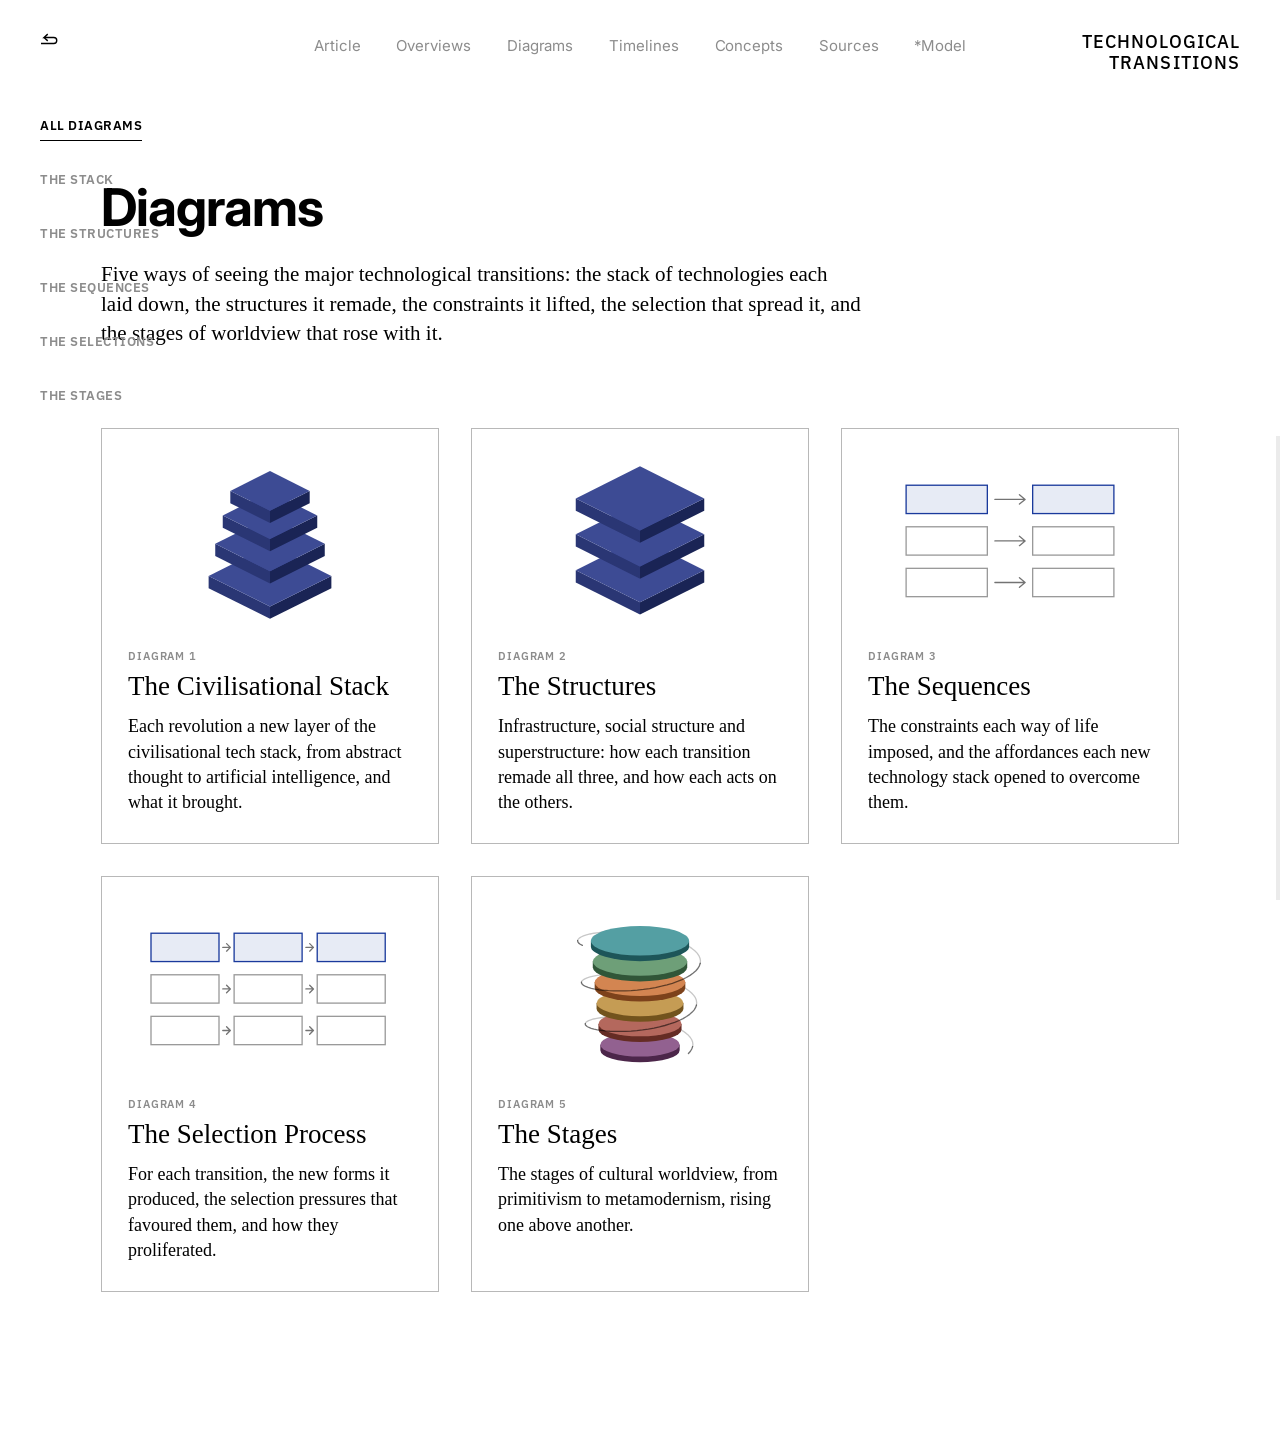
==== diagram/index.html @ ff1e8a7e "Model: an asterisk before its name in the top menu, and Complex Emergence in its top-right corner Co" ====
<!DOCTYPE html>
<html lang="en" class="hide-scrollbar">
<head>
  <meta charset="UTF-8">
  <meta name="viewport" content="width=device-width, initial-scale=1.0">
  <meta name="description" content="A diagram of the major technological transitions discussed in A Multi-Agent Model of Major Technological Transitions.">
  <link id="favicon-ico" rel="icon" href="../favicon/favicon-light.ico" sizes="any">
  <link id="favicon-32" rel="icon" type="image/png" sizes="32x32" href="../favicon/favicon-32-light.png">
  <link id="favicon-192" rel="icon" type="image/png" sizes="192x192" href="../favicon/favicon-192-light.png">
  <link id="favicon-apple" rel="apple-touch-icon" href="../favicon/apple-touch-icon-light.png">
  <script>
    try {
      var navEntry = performance.getEntriesByType && performance.getEntriesByType('navigation')[0];
      // arriving from another page of the site (or a refresh, or back/forward): fade in
      var fromSite = false;
      try { fromSite = !!document.referrer && new URL(document.referrer).origin === location.origin; } catch (e) {}
      // browsers with cross-document view transitions crossfade between pages
      // themselves; the others fade out and in (and so does a refresh)
      var vt = 'CSSViewTransitionRule' in window;
      if (vt) document.documentElement.classList.add('vt');
      if ((fromSite || (navEntry && navEntry.type !== 'navigate')) && (!vt || (navEntry && navEntry.type === 'reload'))) document.documentElement.classList.add('page-entering');
    } catch (e) {}
    try {
      // no theme chosen yet: follow the system setting
      var sys = window.matchMedia && matchMedia('(prefers-color-scheme: dark)').matches ? 'dark' : 'light';
      var t = localStorage.getItem('theme');
      // a theme chosen with t holds only until the system setting changes
      if (t && localStorage.getItem('themeSystem') !== sys) { t = null; localStorage.removeItem('theme'); }
      t = t || sys;
      if (t === 'dark') document.documentElement.setAttribute('data-theme', t);
      if (localStorage.getItem('blueLinks') !== 'off') document.documentElement.classList.add('colour');  // blue links (c): on by default
      if (localStorage.getItem('headings') !== 'sans') document.documentElement.classList.add('serif-headings');
      // the band colour (b): midnight blue by default, or sepia or black
      var band = localStorage.getItem('bandColour') || 'midnight';
      if (band === 'midnight' || band === 'black') document.documentElement.classList.add('band-' + band);
    } catch (e) {}
  </script>
  <title>Diagrams — Technological Transitions</title>
  <meta property="og:type" content="website">
  <meta property="og:site_name" content="Technological Transitions">
  <meta property="og:title" content="The Civilisational Stack — Technological Transitions">
  <meta property="og:description" content="A diagram of the major technological transitions discussed in A Multi-Agent Model of Major Technological Transitions.">
  <meta property="og:url" content="https://maxramsahoye.github.io/technologicaltransitions.agency/diagram/">
  <meta property="og:image" content="https://maxramsahoye.github.io/technologicaltransitions.agency/preview.png">
  <meta property="og:image:width" content="1200">
  <meta property="og:image:height" content="630">
  <meta property="og:image:alt" content="A stack of four blue slabs, the site’s loading mark">
  <meta name="twitter:card" content="summary_large_image">
  <link rel="preconnect" href="https://fonts.googleapis.com">
  <link rel="preconnect" href="https://fonts.gstatic.com" crossorigin>
  <link href="https://fonts.googleapis.com/css2?family=IBM+Plex+Sans:ital,wght@0,400;0,500;0,600;0,700;1,400&family=Inter:wght@400;500;600;700&display=swap" rel="stylesheet">
  <link href="../assets/site.css?v=0ab87924" rel="stylesheet">
  <style>
    /* the band from the top of the window to just below the intro */
    .diagram-top {
      position: relative;
      z-index: 0;
      margin-bottom: 80px;
    }

    .diagram-top::before {
      content: '';
      position: absolute;
      top: -180px;
      bottom: -80px;
      left: 50%;
      width: 100vw;
      transform: translateX(-50%);
      /* on this page the top section sits on the page's own background */
      background: var(--canvas-bg);
      z-index: -1;
    }

    .site-footer {
      display: none;
    }

    /* with no band, the corner controls and the top menu keep the page's
       own colours whatever the band setting */
    html:not([data-theme]) body.no-band :is(.back-arrow, .theme-toggle, .top-nav, .over-band) {
      --canvas-ink: #000000;
      --muted: #8c8c8c;
      --link-blue: #1a3a9c;
    }

    .diagram-top .page-intro {
      margin-bottom: 0;
    }

    /* the description below the intro, as wide as the text column */
    .diagram-desc {
      max-width: 760px;
      margin: 0;
      font-size: 21px;
      line-height: 1.4;
    }

    @media (max-width: 600px) {
      .diagram-top::before {
        top: -140px;
      }
    }

    /* the site name sits in the top-right corner, as on the Lexicon */
    .site-title,
    body.footer-in-view .site-title {
      position: absolute;
      z-index: 10;
      top: 32px;
      right: 40px;
      left: auto;
      bottom: auto;
      margin: 0;
      text-align: right;
      opacity: 1;
      pointer-events: auto;
    }

    @media (max-width: 960px) {
      .site-title,
      body.footer-in-view .site-title {
        top: 26px;
        right: 24px;
      }
    }

    @media (max-width: 600px) {
      .site-title,
      body.footer-in-view .site-title {
        top: 22px;
      }
    }

    /* the two views: the four major transitions, or all eight revolutions */
    .view-tabs {
      display: flex;
      gap: 40px;
      margin: 48px 0 0;
      font-family: var(--mono-caps);
      font-size: 13px;
      font-weight: 600;
      text-transform: uppercase;
      letter-spacing: 0.04em;
    }

    .tab-group {
      display: flex;
      gap: 28px;
    }

    .view-tabs {
      flex-wrap: wrap;
      row-gap: 18px;
    }

    @media (min-width: 1280px) {
      .view-tabs {
        position: absolute;
        top: 50%;
        left: calc((var(--wide-col) - 100vw) / 2 + 40px);
        flex-direction: column;
        align-items: flex-start;
        gap: 30px;
        margin: 0;
        transform: translateY(-50%);
      }

      .tab-group {
        flex-direction: column;
        align-items: flex-start;
        gap: 14px;
      }
    }

    .view-tabs [data-count],
    .view-tabs [data-show$="-alt"] {
      font-size: 11px;
    }

    /* each alternative view sits indented under its diagram */
    @media (min-width: 1280px) {
      .view-tabs [data-show$="-alt"] {
        margin-left: 14px;
      }
    }

    .view-tabs button[aria-pressed="true"] {
      color: var(--canvas-ink);
      border-bottom-color: currentColor;
    }

    .view-tabs button {
      padding: 0 0 6px;
      border: none;
      border-bottom: 1.5px solid transparent;
      background: none;
      font: inherit;
      letter-spacing: inherit;
      text-transform: inherit;
      color: var(--muted);
      cursor: pointer;
      transition: color 0.2s ease, border-color 0.2s ease;
    }

    .view-tabs button:hover,
    .view-tabs button[aria-selected="true"] {
      color: var(--canvas-ink);
    }

    .view-tabs button[aria-selected="true"] {
      border-bottom-color: currentColor;
    }

    /* the diagram: the transitions run left to right along a time axis; in
       each, the tech stack (infrastructure, at the base) reshapes the
       political economy and, above it, the cultural psychology */
    .diagram-wrap {
      width: var(--wide-col);
      margin-left: calc((100% - var(--wide-col)) / 2);
      overflow-x: auto;
      padding-bottom: 8px;
    }

    .diagram {
      --n: 4;
      display: grid;
      grid-template-columns: 170px repeat(var(--n), minmax(0, 1fr));
      column-gap: 28px;
      min-width: 760px;
      animation: view-in 0.4s ease;
    }

    .diagram.all {
      --n: 8;
      column-gap: 16px;
      min-width: 1300px;
    }

    .diagram:not(.all) > [style*="--c4"] {
      grid-column: var(--c4);
    }

    .diagram.all > [style*="--c8"] {
      grid-column: var(--c8);
    }

    /* all eight: the diagram takes the width of the window */
    @media (min-width: 1280px) {
      .diagram-wrap.all {
        width: calc(100vw - 80px);
        margin-left: calc((100% - 100vw + 80px) / 2);
      }
    }

    .diagram:not(.all) [data-minor] {
      display: none;
    }


    /* the views: the stack (default), or the table (Alternative View) */
    .stack-view,
    .diagram-wrap,
    .diagram-note,
    .structures-view,
    .structures-alt {
      display: none;
    }

    /* each diagram, with its table below it */
    body[data-show="stack-main"] .stack-view,
    body[data-show="stack-main"] .diagram-wrap,
    body[data-show="stack-main"] .diagram-note,
    body[data-show="structures-main"] .structures-view,
    body[data-show="structures-main"] .structures-alt {
      display: block;
    }

    body[data-show="structures-main"] .structures-alt {
      margin-top: 120px;
    }

    /* All Diagrams: a card for each diagram, with a small drawing of it */
    .overview-view {
      display: none;
      width: var(--wide-col);
      margin: 0 0 160px calc((100% - var(--wide-col)) / 2);
    }

    body[data-show="overview-main"] .overview-view {
      display: block;
    }

    body[data-show="overview-main"] .view-tabs [aria-label="Transitions shown"] {
      display: none;
    }

    .ov-grid {
      display: grid;
      grid-template-columns: repeat(3, minmax(0, 1fr));
      gap: 32px;
      animation: view-in 0.4s ease;
    }

    .ov-card {
      display: flex;
      flex-direction: column;
      padding: 26px 26px 28px;
      border: 1.5px solid color-mix(in srgb, currentColor 28%, transparent);
      background: none;
      font: inherit;
      color: inherit;
      text-align: left;
      cursor: pointer;
      transition: background-color 0.2s ease, border-color 0.2s ease;
    }

    .ov-card:hover,
    .ov-card:focus-visible {
      border-color: var(--link-blue);
      background: color-mix(in srgb, var(--link-blue) 8%, transparent);
      outline: none;
    }

    .ov-thumb {
      display: block;
      width: 100%;
      height: 170px;
      margin-bottom: 24px;
      --top: color-mix(in srgb, var(--band-bg) 72%, var(--canvas-bg));
      --left: color-mix(in srgb, var(--band-bg) 88%, var(--canvas-bg));
      --right: var(--band-bg);
    }

    .ov-thumb .t { fill: var(--top); }
    .ov-thumb .l { fill: var(--left); }
    .ov-thumb .r { fill: var(--right); }

    .ov-thumb .ln {
      fill: none;
      stroke: color-mix(in srgb, currentColor 55%, transparent);
      stroke-width: 1.4;
      stroke-linecap: round;
      stroke-linejoin: round;
    }

    .ov-thumb .bx {
      fill: none;
      stroke: color-mix(in srgb, currentColor 40%, transparent);
      stroke-width: 1.4;
    }

    .ov-thumb .bx.on {
      stroke: var(--link-blue);
      fill: color-mix(in srgb, var(--link-blue) 10%, transparent);
    }

    .ov-kicker {
      margin: 0 0 8px;
      font-family: var(--mono-caps);
      font-size: 11px;
      font-weight: 600;
      letter-spacing: 0.08em;
      text-transform: uppercase;
      color: var(--muted);
    }

    .ov-title {
      margin: 0 0 12px;
      font-family: var(--serif);
      font-size: 27px;
      font-weight: 400;
      line-height: 1.15;
    }

    .ov-desc {
      margin: 0;
      font-size: 18px;
      line-height: 1.4;
    }

    @media (max-width: 1180px) {
      .overview-view {
        width: auto;
        margin-left: 0;
      }
    }

    @media (max-width: 1000px) {
      .ov-grid {
        grid-template-columns: repeat(2, minmax(0, 1fr));
      }
    }

    @media (max-width: 640px) {
      .ov-grid {
        grid-template-columns: 1fr;
      }
    }

    /* The Selection Process: Dafoe on selectionism beneath the description,
       then for each revolution its variation, selection and proliferation */
    .diagram-quote {
      display: none;
      max-width: 760px;
      margin: 60px 0 48px;
      padding: 0 0 0 26px;
      border-left: 1.5px solid color-mix(in srgb, currentColor 28%, transparent);
    }

    body[data-show="selection-main"] .diagram-quote {
      display: block;
    }

    .diagram-quote p {
      margin: 0;
      font-size: 21px;
      font-style: italic;
      line-height: 1.45;
    }

    .diagram-quote cite {
      display: block;
      margin-top: 18px;
      font-family: var(--mono-caps);
      font-size: 11px;
      font-style: normal;
      letter-spacing: 0.08em;
      text-transform: uppercase;
      color: var(--muted);
    }

    .diagram-quote cite a {
      color: inherit;
    }

    .selection-view {
      display: none;
      width: var(--wide-col);
      margin: 0 0 160px calc((100% - var(--wide-col)) / 2);
    }

    body[data-show="selection-main"] .selection-view {
      display: block;
    }

    .diagram-sel {
      display: grid;
      grid-template-columns: 210px minmax(0, 1fr) minmax(0, 1fr) minmax(0, 1fr);
      column-gap: 40px;
      row-gap: 30px;
      animation: view-in 0.4s ease;
    }

    .sel-col {
      margin: 0 0 -8px;
      font-family: var(--mono-caps);
      font-size: 13px;
      font-weight: 600;
      letter-spacing: 0.08em;
      text-transform: uppercase;
      color: var(--muted);
    }

    .sel-box {
      position: relative;
      padding: 20px 22px;
      border: 1.5px solid color-mix(in srgb, currentColor 28%, transparent);
    }

    .sel-box.now {
      border-style: dashed;
    }

    .sel-box.d-opens {
      transition: background-color 0.2s ease, border-color 0.2s ease;
    }

    .sel-box.d-opens:hover,
    .sel-box.d-opens.row-hover,
    .sel-box.d-opens:focus-visible {
      background: color-mix(in srgb, currentColor 6%, transparent);
      outline: none;
    }

    .sel-box.d-opens.open {
      border-color: var(--link-blue);
      background: color-mix(in srgb, var(--link-blue) 8%, transparent);
    }

    .d-more-seq .d-more-box {
      margin-top: 72px;
    }

    .d-more-seq .d-more-body {
      grid-template-columns: 1fr;
    }

    /* in The Sequences and The Selection, the material sits centred in its
       box, with the close button in the box's corner */
    /* half as much space above and below the material as either side */
    :is(.d-more-seq, .d-more-sel, .d-more-stg) .d-more-box {
      position: relative;
      padding: max(36px, calc((100% - 760px) / 4)) max(36px, calc((100% - 760px) / 2));
    }

    :is(.d-more-seq, .d-more-sel, .d-more-stg) .d-more-head {
      position: static;
    }

    :is(.d-more-seq, .d-more-sel, .d-more-stg) .d-more-box .d-more-close {
      top: 28px;
      right: 30px;
    }

    :is(.d-more-seq, .d-more-sel, .d-more-stg) .d-more-link {
      margin-bottom: 0;
    }

    .d-more-pair {
      margin-bottom: 8px !important;
      font-family: var(--serif);
      font-size: 25px !important;
      line-height: 1.25 !important;
    }

    .d-more-sel .d-more-box {
      margin-top: 72px;
    }

    .d-more-sel .d-more-body {
      grid-template-columns: 1fr;
    }

    .d-more-sel .d-more-sec p {
      max-width: 760px;
    }

    .sel-box p {
      margin: 0;
      font-size: 18px;
      line-height: 1.4;
    }

    .sel-box.now p {
      font-style: italic;
    }

    /* each stage leads to the next */
    .sel-box.lead::after {
      content: '';
      position: absolute;
      left: 100%;
      top: 50%;
      width: 40px;
      height: 12px;
      margin-left: 1.5px;
      transform: translateY(-50%);
      background: color-mix(in srgb, currentColor 55%, transparent);
      -webkit-mask: url("data:image/svg+xml,%3Csvg xmlns='http://www.w3.org/2000/svg' viewBox='0 0 20 12' fill='none' stroke='black' stroke-width='1.2' stroke-linecap='round' stroke-linejoin='round'%3E%3Cpath d='M1 6H19M14 1.5L19 6L14 10.5'/%3E%3C/svg%3E") center / 20px 12px no-repeat;
      mask: url("data:image/svg+xml,%3Csvg xmlns='http://www.w3.org/2000/svg' viewBox='0 0 20 12' fill='none' stroke='black' stroke-width='1.2' stroke-linecap='round' stroke-linejoin='round'%3E%3Cpath d='M1 6H19M14 1.5L19 6L14 10.5'/%3E%3C/svg%3E") center / 20px 12px no-repeat;
    }

    .diagram-sel .v-head.first::before {
      top: 0;
    }

    @media (max-width: 1180px) {
      .selection-view {
        width: auto;
        margin-left: 0;
      }
    }

    @media (max-width: 900px) {
      .diagram-sel {
        grid-template-columns: 1fr;
      }

      .diagram-sel > * {
        grid-row: auto !important;
        grid-column: auto !important;
      }

      .diagram-sel .v-head::before {
        display: none;
      }
    }

    /* The Stages: the stages of cultural worldview on a spiral, from the
       forager band at its centre outwards, each opening below */
    .stages-view {
      display: none;
      width: var(--wide-col);
      margin: 0 0 160px calc((100% - var(--wide-col)) / 2);
    }

    body[data-show="stages-main"] .stages-view {
      display: block;
    }

    /* the stages have no count of transitions */
    body[data-show="stages-main"] .view-tabs [aria-label="Transitions shown"] {
      display: none;
    }

    /* the spiral in the middle; the stages, with their forms, in a column
       either side, each joined to its point on the spiral by a thin line */
    /* each stage's selection in its own colour, a little deeper for text */
    .stg-fig {
      --sc: var(--link-blue);
    }

    .stg-label {
      --sc-ink: color-mix(in srgb, var(--sc) 82%, #000000);
    }

    .stg-fig {
      position: relative;
      display: grid;
      grid-template-columns: minmax(250px, 1fr) minmax(240px, 405px) minmax(250px, 1fr);
      align-items: start;
    }

    .stg-col {
      position: relative;
      align-self: stretch;
    }

    .stg-box {
      position: relative;
    }

    .stg-svg,
    .stg-leads {
      position: absolute;
      inset: 0;
      width: 100%;
      height: 100%;
      overflow: visible;
      pointer-events: none;
    }

    /* the helix rises from the bottom; its far side passes behind each
       stage's disc, fainter, and its near side in front */
    .stg-back,
    .stg-front {
      animation: stg-rise 2s cubic-bezier(0.45, 0, 0.3, 1) 1.4s both;
    }

    /* the discs slide in one by one from the bottom, as the stack's slabs
       do, then float gently; the chosen stage's rises a little */
    .stg-slab {
      animation: stg-slab-in 1s cubic-bezier(0.22, 1, 0.36, 1) var(--sd) both;
    }

    .stg-bob {
      animation: stg-bob 7s ease-in-out calc(1.8s + var(--sb)) infinite;
    }

    .stg-lift {
      transition: transform 0.5s cubic-bezier(0.22, 1, 0.36, 1);
    }

    .stg-slab.on .stg-lift {
      transform: translateY(-14px);
    }

    @keyframes stg-slab-in {
      from { transform: translate(var(--sx), -130px); opacity: 0; }
      to { transform: none; opacity: 1; }
    }

    @keyframes stg-bob {
      0%, 100% { transform: translateY(0); }
      25% { transform: translateY(-3.5px); }
      75% { transform: translateY(3.5px); }
    }

    @media (prefers-reduced-motion: reduce) {
      .stg-slab,
      .stg-bob {
        animation: none;
      }
    }

    .stg-back,
    .stg-front {
      fill: none;
      stroke-linecap: round;
    }

    .stg-back {
      stroke: color-mix(in srgb, currentColor 18%, transparent);
      stroke-width: 1.2;
    }

    .stg-front {
      stroke: color-mix(in srgb, currentColor 55%, transparent);
      stroke-width: 1.6;
    }

    /* each stage a disc, like a slab of the stack: its top, and its side
       shaded from left to right; the chosen stage's turns the blue accent */
    /* each stage in its colour of the Integral and Spiral Dynamics
       stages, shaded as the stack's slabs are: a lighter top, and its side
       from the colour itself to a darker shade; the chosen stage's top
       brightens as it rises */
    .stg-slab {
      --s-top: color-mix(in srgb, var(--c) 82%, #ffffff);
      --s-left: var(--c);
      --s-right: color-mix(in srgb, var(--c) 62%, #000000);
    }

    .stg-slab.on {
      --s-top: color-mix(in srgb, var(--c) 58%, #ffffff);
      --s-left: color-mix(in srgb, var(--c) 85%, #ffffff);
    }

    .stg-slab .stg-top {
      fill: var(--s-top);
      transition: fill 0.3s ease;
    }

    .stg-slab stop:first-child {
      stop-color: var(--s-left);
      transition: stop-color 0.3s ease;
    }

    .stg-slab stop:last-child {
      stop-color: var(--s-right);
      transition: stop-color 0.3s ease;
    }

    @keyframes stg-rise {
      from { clip-path: inset(100% -10% -10% -10%); opacity: 0; }
      6% { opacity: 1; }
      to { clip-path: inset(-10% -10% -10% -10%); opacity: 1; }
    }

    .stg-tip {
      fill: none;
      stroke: color-mix(in srgb, currentColor 40%, transparent);
      stroke-width: 1.5;
      stroke-linecap: round;
      stroke-linejoin: round;
      animation: stg-fade 0.4s ease 2.3s both;
    }

    .stg-leads {
      animation: stg-fade 0.6s ease 3.3s both;
    }

    .stg-leads line {
      stroke: color-mix(in srgb, currentColor 22%, transparent);
      stroke-width: 1;
      stroke-dasharray: 2 4;
      transition: stroke 0.2s ease;
    }

    .stg-leads line.on {
      stroke: var(--sc);
      stroke-dasharray: none;
    }

    @keyframes stg-fade {
      from { opacity: 0; }
      to { opacity: 1; }
    }

    .stg-dot {
      position: absolute;
      width: 18px;
      height: 18px;
      margin: -9px 0 0 -9px;
      border: 1.5px solid currentColor;
      border-radius: 50%;
      background: var(--canvas-bg);
      animation: stg-fade 0.5s ease both;
      transition: background-color 0.2s ease, border-color 0.2s ease;
    }

    .stg-dot.hover {
      border-color: var(--sc);
    }

    .stg-dot.on {
      border-color: var(--sc);
      background: var(--sc);
    }

    .stg-label {
      position: absolute;
      width: 100%;
      animation: stg-fade 0.5s ease both;
    }

    /* on the left, the names sit against the line to the helix, and the
       forms below them are listed from the left as they are on the right */
    .stg-col.left .stg-label {
      right: 0;
      width: max-content;
      max-width: 100%;
      padding-right: 36px;
      text-align: right;
    }

    .stg-col.left .stg-sub {
      text-align: left;
    }

    .stg-col.right .stg-label {
      left: 0;
      padding-left: 36px;
    }

    /* a stage's point and disc open it too */
    .stg-dot,
    .stg-slab {
      cursor: pointer;
    }

    .stg-slab {
      pointer-events: auto;
    }

    /* nothing to choose until the run through the stages has played */
    .stg-fig:not(.ready) :is(.stg-label, .stg-dot, .stg-slab) {
      pointer-events: none;
    }

    .stg-open {
      display: block;
      cursor: pointer;
      transition: color 0.2s ease;
    }

    .stg-name {
      font-family: var(--serif);
      font-size: 25px;
      line-height: 1.15;
    }

    /* a stage's other name, above its name, opening the same account */
    .stg-aka {
      margin-bottom: 2px;
      font-family: var(--serif);
      font-size: 17px;
      font-style: italic;
      line-height: 1.2;
      color: var(--muted);
    }

    .stg-sub {
      margin-top: 6px;
      font-size: 17px;
      line-height: 1.3;
    }

    .stg-sub::before {
      content: '\25CB';
      font-size: 0.7em;
      vertical-align: 0.12em;
    }

    .stg-sub::before {
      margin-right: 8px;
    }

    .stg-who {
      color: var(--muted);
    }

    .stg-open:hover,
    .stg-name.hover,
    .stg-open:focus-visible,
    .stg-open.open,
    .stg-open.open .stg-who {
      color: var(--sc-ink);
      outline: none;
    }

    /* narrower screens: the stages as a list, in order, without the spiral */
    @media (max-width: 1000px) {
      .stg-fig {
        display: flex;
        flex-direction: column;
        height: auto !important;
      }

      .stg-col {
        display: contents;
      }

      .stg-box {
        display: none;
      }

      .stg-label,
      .stg-col.left .stg-label,
      .stg-col.right .stg-label {
        position: relative;
        top: auto !important;
        margin: 0 0 28px;
        padding: 0 0 0 34px;
        text-align: left;
      }

      .stg-label::before {
        content: '';
        position: absolute;
        left: 0;
        top: 5px;
        width: 18px;
        height: 18px;
        box-sizing: border-box;
        border: 1.5px solid currentColor;
        border-radius: 50%;
      }

      .stg-label:has(> .stg-open.open)::before {
        border-color: var(--sc);
        background: var(--sc);
      }

    }

    .d-more-stg .d-more-box {
      margin-top: 72px;
    }

    .d-more-stg .d-more-body {
      grid-template-columns: 1fr;
    }

    /* in The Stages, the same space either side of the material as above
       and below it */
    .d-more-stg .d-more-box {
      padding: max(36px, calc((100% - 760px) / 4));
    }

    .d-more-stg .d-more-sec p,
    .d-more-stg .d-more-wide {
      max-width: none;
    }

    @media (max-width: 1180px) {
      .stages-view {
        width: auto;
        margin-left: 0;
      }
    }

    /* The Sequences: the revolutions down the side, and for each the
       constraints it lifted and the affordances it opened */
    .sequences-view {
      display: none;
      width: var(--wide-col);
      margin: 0 0 160px calc((100% - var(--wide-col)) / 2);
    }

    body[data-show="sequences-main"] .sequences-view {
      display: block;
    }

    .diagram-seq {
      display: grid;
      grid-template-columns: 210px minmax(0, 1fr) minmax(0, 1fr);
      column-gap: 28px;
      row-gap: 30px;
      animation: view-in 0.4s ease;
    }

    .seq-pair {
      padding: 22px 24px 24px;
      border: 1.5px solid color-mix(in srgb, currentColor 28%, transparent);
      cursor: pointer;
      transition: background-color 0.2s ease, border-color 0.2s ease;
    }

    .seq-pair:hover,
    .seq-pair.row-hover,
    .seq-pair:focus-visible {
      background: color-mix(in srgb, currentColor 6%, transparent);
      outline: none;
    }

    /* turned: the affordance, in the selected blue */
    .seq-pair.open {
      border-color: var(--link-blue);
      background: color-mix(in srgb, var(--link-blue) 8%, transparent);
    }

    /* the timeline begins level with the top of the first row's boxes */
    .diagram-seq .v-head.first::before {
      top: 0;
    }

    .seq-pair.now {
      border-style: dashed;
    }

    .seq-move {
      display: grid;
      grid-template-columns: minmax(0, 1fr) 24px minmax(0, 1fr);
      align-items: start;
      column-gap: 14px;
    }

    .seq-label {
      display: block;
      margin-bottom: 6px;
      font-family: var(--mono-caps);
      font-size: 11px;
      font-weight: 600;
      letter-spacing: 0.08em;
      text-transform: uppercase;
      color: var(--muted);
    }

    .seq-name {
      display: block;
      font-family: var(--serif);
      font-size: 22px;
      line-height: 1.2;
    }

    /* first the constraint stands out; once turned, the arrow and the
       affordance do, and the constraint falls back */
    .seq-name,
    .seq-arrow,
    .seq-move .seq-label {
      transition: color 0.4s ease, opacity 0.4s ease;
    }

    .seq-name.seq-to,
    .seq-pair:not(.open) .seq-move .seq-label:nth-child(3) {
      color: var(--muted);
    }

    .seq-pair:not(.open) .seq-arrow {
      opacity: 0.3;
    }

    .seq-pair.open .seq-name.seq-from {
      color: var(--muted);
    }

    .seq-pair.open .seq-name.seq-to {
      color: var(--canvas-ink);
    }

    .seq-pair.open .seq-move .seq-label:first-child {
      opacity: 0.6;
    }

    .seq-arrow {
      width: 22px;
      height: 14px;
      margin-top: 7px;
      fill: none;
      stroke: currentColor;
      stroke-width: 1.2;
      stroke-linecap: round;
      stroke-linejoin: round;
    }

    .seq-desc {
      margin: 18px 0 0;
      font-size: 18px;
      line-height: 1.4;
    }

    @media (max-width: 1180px) {
      .sequences-view {
        width: auto;
        margin-left: 0;
      }
    }

    @media (max-width: 900px) {
      .diagram-seq {
        grid-template-columns: 1fr;
      }

      .diagram-seq > * {
        grid-row: auto !important;
        grid-column: auto !important;
      }

      .diagram-seq .v-head::before {
        display: none;
      }
    }

    /* the stack's table: the timeline down the side (default) or along the
       top, toggled just above it */
    .d-orient,
    .diagram-v-wrap,
    body:not([data-show="stack-main"]) .d-more-stack {
      display: none;
    }

    body[data-show="stack-main"] .d-orient {
      display: flex;
    }

    body[data-show="stack-main"].axis-v .diagram-wrap {
      display: none;
    }

    body[data-show="stack-main"].axis-v .diagram-v-wrap {
      display: block;
    }

    .d-orient {
      justify-content: flex-end;
      align-items: baseline;
      gap: 22px;
      width: var(--wide-col);
      margin: 120px 0 64px calc((100% - var(--wide-col)) / 2);
      font-family: var(--mono-caps);
      font-size: 11px;
      font-weight: 600;
      letter-spacing: 0.08em;
      text-transform: uppercase;
    }

    .d-orient-label {
      color: var(--muted);
      font-weight: 400;
    }

    .d-orient button {
      padding: 0 0 5px;
      border: none;
      border-bottom: 1.5px solid transparent;
      background: none;
      font: inherit;
      letter-spacing: inherit;
      text-transform: inherit;
      color: var(--muted);
      cursor: pointer;
      transition: color 0.2s ease, border-color 0.2s ease;
    }

    .d-orient button:hover,
    .d-orient button[aria-pressed="true"] {
      color: var(--canvas-ink);
    }

    .d-orient button[aria-pressed="true"] {
      border-bottom-color: currentColor;
    }

    .diagram-v-wrap {
      width: var(--wide-col);
      margin-left: calc((100% - var(--wide-col)) / 2);
      overflow-x: auto;
      padding-bottom: 8px;
    }

    .diagram-v {
      display: grid;
      grid-template-columns: 210px minmax(0, 1fr) 40px minmax(0, 1fr) 40px minmax(0, 1fr);
      row-gap: 30px;
      min-width: 760px;
      animation: view-in 0.4s ease;
    }

    .v-label {
      grid-row: 1;
      display: flex;
      flex-direction: column;
      justify-content: flex-end;
      padding: 0 0 18px;
      color: inherit;
      text-decoration: none;
    }

    .v-label:hover .d-label-name {
      text-decoration: underline;
      text-underline-offset: 3px;
    }

    /* the time axis: a line down through a dot per transition */
    .v-head {
      position: relative;
      grid-column: 1;
      display: flex;
      flex-direction: column;
      justify-content: center;
      padding: 0 20px 0 28px;
      color: inherit;
      text-decoration: none;
    }

    .v-head::before {
      content: '';
      position: absolute;
      left: 4px;
      top: 0;
      bottom: -30px;
      width: 1.5px;
      background: color-mix(in srgb, currentColor 35%, transparent);
    }

    .v-head.first::before {
      top: 50%;
    }

    /* the line stops at the foot of the last row, so nothing spills out of
       the table to give it a scrollbar of its own */
    .v-head.last::before {
      bottom: 0;
    }

    .v-head .d-dot {
      top: calc(50% - 5px);
    }

    .v-head .d-name {
      font-size: 22px;
    }

    .v-head:hover .d-dot,
    .v-head.now .d-dot {
      background: var(--canvas-ink);
    }

    .v-head:hover .d-name {
      text-decoration: underline;
      text-decoration-thickness: 1.5px;
      text-underline-offset: 4px;
    }

    .v-head.open .d-dot {
      background: var(--link-blue);
      border-color: var(--link-blue);
    }

    .v-head.open .d-name {
      color: var(--link-blue);
    }

    .diagram-v .d-cell {
      min-height: 84px;
    }

    .diagram-v.all .d-cell {
      min-height: 64px;
      padding: 12px 16px;
      font-size: 16px;
    }

    /* two kinds of arrow: the open, notched darts carry each layer's
       influence on the next; the thin line arrows carry each layer on from
       one transition to the next */
    .diagram .d-cell,
    .diagram-v .d-cell {
      position: relative;
    }

    .diagram .d-cell:not(.now)::after,
    .diagram-v .d-cell:not(.now)::after {
      content: '';
      position: absolute;
      pointer-events: none;
      background: color-mix(in srgb, currentColor 55%, transparent);
      -webkit-mask: var(--time-arrow) center / contain no-repeat;
      mask: var(--time-arrow) center / contain no-repeat;
    }

    .diagram .d-cell:not(.now)::after {
      --time-arrow: url("data:image/svg+xml,%3Csvg xmlns='http://www.w3.org/2000/svg' viewBox='0 0 20 12' fill='none' stroke='black' stroke-width='1.2' stroke-linecap='round' stroke-linejoin='round'%3E%3Cpath d='M1 6H19M14 1.5L19 6L14 10.5'/%3E%3C/svg%3E");
      left: 100%;
      top: 50%;
      width: 28px;
      height: 12px;
      margin-left: 1.5px;
      transform: translateY(-50%);
      -webkit-mask-size: 20px 12px;
      mask-size: 20px 12px;
    }

    .diagram.all .d-cell:not(.now)::after {
      width: 16px;
      -webkit-mask-size: 13px 8px;
      mask-size: 13px 8px;
    }

    .diagram-v .d-cell:not(.now)::after {
      --time-arrow: url("data:image/svg+xml,%3Csvg xmlns='http://www.w3.org/2000/svg' viewBox='0 0 12 20' fill='none' stroke='black' stroke-width='1.2' stroke-linecap='round' stroke-linejoin='round'%3E%3Cpath d='M6 1V19M1.5 14L6 19L10.5 14'/%3E%3C/svg%3E");
      top: 100%;
      left: 50%;
      width: 12px;
      height: 30px;
      margin-top: 1.5px;
      transform: translateX(-50%);
      -webkit-mask-size: 12px 20px;
      mask-size: 12px 20px;
    }

    .v-arrow {
      display: flex;
      align-items: center;
      justify-content: center;
    }

    .v-arrow svg {
      width: 22px;
      height: 22px;
      fill: none;
      stroke: currentColor;
      stroke-width: 1;
      stroke-linejoin: round;
      transform: rotate(90deg);
    }

    .diagram-note {
      padding-bottom: 120px;
    }

    /* the tables' parts open up into fuller material */
    .d-opens {
      cursor: pointer;
      transition: background-color 0.2s ease, border-color 0.2s ease;
    }

    .d-cell.d-opens:hover,
    .d-cell.d-opens:focus-visible,
    .sa-cell.d-opens:hover,
    .sa-cell.d-opens:focus-visible {
      background: color-mix(in srgb, currentColor 6%, transparent);
      outline: none;
    }

    .d-cell.d-opens.open {
      border-color: var(--link-blue);
      background: color-mix(in srgb, var(--link-blue) 8%, transparent);
    }

    .d-head.open .d-dot {
      background: var(--link-blue);
      border-color: var(--link-blue);
    }

    .d-head.open .d-name {
      color: var(--link-blue);
    }

    .sa-cell {
      margin: -8px -10px;
      padding: 8px 10px;
    }

    .sa-cell.d-opens.open {
      background: color-mix(in srgb, var(--link-blue) 8%, transparent);
      box-shadow: inset 0 0 0 1.5px var(--link-blue);
    }

    .d-more {
      display: grid;
      grid-template-rows: 0fr;
      transition: grid-template-rows 0.4s cubic-bezier(0.22, 1, 0.36, 1);
    }

    .d-more.show {
      grid-template-rows: 1fr;
    }

    .d-more-inner {
      overflow: hidden;
      min-height: 0;
    }

    .d-more-stack .d-more-box {
      margin-top: 72px;
    }

    .d-more-stack {
      margin-bottom: 120px;
      width: var(--wide-col);
      margin-left: calc((100% - var(--wide-col)) / 2);
    }

    .sa-layer > .d-more {
      grid-column: 1 / -1;
    }

    .d-more.show .d-more-inner > * {
      animation: view-in 0.4s ease;
    }

    .d-more-head {
      position: relative;
      margin-top: 56px;
      padding-top: 52px;
      border-top: 1.5px solid var(--link-blue);
    }

    /* an opened section is a box in the same blue as the small box
       selected above it */
    .sa-rel-btn {
      padding: 4px 6px 6px;
      border: none;
      border-bottom: 1.5px solid transparent;
      background: none;
      font: inherit;
      letter-spacing: inherit;
      text-transform: inherit;
      color: inherit;
      cursor: pointer;
      transition: color 0.2s ease, border-color 0.2s ease;
    }

    .sa-rel-btn:hover,
    .sa-rel-btn:focus-visible {
      color: var(--canvas-ink);
      border-bottom-color: currentColor;
      outline: none;
    }

    .sa-rel-btn.open {
      color: var(--link-blue);
      border-bottom-color: currentColor;
    }

    .sa-rel .d-more-box {
      margin-top: 32px;
    }

    .d-more-box {
      margin-top: 40px;
      padding: 34px 36px 26px;
      background: color-mix(in srgb, var(--link-blue) 8%, transparent);
      box-shadow: inset 0 0 0 1.5px var(--link-blue);
    }

    .d-more-box .d-more-head {
      margin-top: 0;
      padding-top: 0;
      border-top: none;
    }

    .d-more-box .d-more-close {
      top: -6px;
    }

    .d-more-kicker {
      margin: 0 0 8px;
      font-family: var(--mono-caps);
      font-size: 11px;
      letter-spacing: 0.08em;
      text-transform: uppercase;
      color: var(--muted);
    }

    .d-more-title {
      margin: 0 0 4px;
      font-family: var(--serif);
      font-weight: 400;
      font-size: 28px;
      line-height: 1.2;
    }

    .d-more-close {
      position: absolute;
      top: 18px;
      right: 0;
      padding: 4px 8px;
      border: none;
      background: none;
      font: inherit;
      font-size: 26px;
      line-height: 1;
      color: var(--muted);
      cursor: pointer;
    }

    .d-more-close:hover {
      color: var(--canvas-ink);
    }

    .d-more-body {
      display: grid;
      grid-template-columns: repeat(auto-fit, minmax(280px, 1fr));
      gap: 8px 48px;
      max-width: 1000px;
    }

    .d-more-sec h4 {
      margin: 40px 0 12px;
      font-family: var(--mono-caps);
      font-size: 14px;
      font-weight: 600;
      letter-spacing: 0.08em;
      text-transform: uppercase;
      color: var(--muted);
    }

    .d-more-sec p {
      margin: 0;
      font-size: 21px;
      line-height: 1.4;
    }

    .d-more-wide {
      grid-column: 1 / -1;
      max-width: 760px;
      padding-top: 16px;
    }

    .d-more-link {
      display: inline-block;
      margin: 34px 0 8px;
      font-family: var(--sans);
      font-size: 14px;
      color: inherit;
    }

    .d-more-link:hover {
      color: var(--link-blue);
    }

    .stack-view,
    .structures-view,
    .structures-alt {
      animation: view-in 0.4s ease;
    }

    /* how many transitions both views show */
    .count-toggle {
      display: flex;
      gap: 28px;
      width: var(--wide-col);
      margin: 0 0 56px calc((100% - var(--wide-col)) / 2);
      font-family: var(--mono-caps);
      font-size: 11px;
      font-weight: 600;
      text-transform: uppercase;
      letter-spacing: 0.08em;
    }

    .count-toggle button {
      padding: 0 0 5px;
      border: none;
      border-bottom: 1.5px solid transparent;
      background: none;
      font: inherit;
      letter-spacing: inherit;
      text-transform: inherit;
      color: var(--muted);
      cursor: pointer;
      transition: color 0.2s ease, border-color 0.2s ease;
    }

    .count-toggle button:hover,
    .count-toggle button[aria-pressed="true"] {
      color: var(--canvas-ink);
    }

    .count-toggle button[aria-pressed="true"] {
      border-bottom-color: currentColor;
    }

    /* the civilisational tech stack: the loading screen's stack, a slab per
       revolution, the oldest at the base */
    .stack-view {
      width: var(--wide-col);
      margin-left: calc((100% - var(--wide-col)) / 2);
    }

    .stack-title {
      margin: 0 0 8px;
      font-family: var(--serif);
      font-weight: 600;
      font-size: 30px;
      line-height: 1.2;
    }

    .stack-layout {
      display: grid;
      grid-template-columns: minmax(0, 1.15fr) minmax(0, 1fr);
      column-gap: 56px;
      align-items: center;
    }

    .stack-scene {
      position: relative;
      height: 600px;
      pointer-events: none;
      display: flex;
      align-items: center;
      justify-content: center;
    }

    .st-stack {
      position: relative;
      width: 0;
      height: 0;
      /* the script lines the stack's middle up with the text column's */
      transform: translateY(calc(var(--lift, 90px) + var(--align, 0px))) rotateX(58deg) rotateZ(45deg);
      transform-style: preserve-3d;
      /* in the light theme, the slabs take the band's colour */
      --top: color-mix(in srgb, var(--band-bg) 72%, var(--canvas-bg));
      --left: color-mix(in srgb, var(--band-bg) 88%, var(--canvas-bg));
      --right: var(--band-bg);
    }

    /* a little darker than the sepia band, a little lighter than the blue */
    html:not(.band-midnight):not(.band-black):not([data-theme="dark"]) :is(.st-stack, .ov-thumb) {
      --top: color-mix(in srgb, var(--band-bg), var(--canvas-ink) 8%);
      --left: color-mix(in srgb, var(--band-bg), var(--canvas-ink) 16%);
      --right: color-mix(in srgb, var(--band-bg), var(--canvas-ink) 24%);
    }

    html.band-midnight:not([data-theme="dark"]) :is(.st-stack, .ov-thumb) {
      /* lighter shades of the band's own blue, rather than mixes with
         white, which turn grey */
      --top: #3d4b94;
      --left: #2a3674;
      --right: #1a2455;
    }

    html[data-theme="dark"] :is(.st-stack, .ov-thumb) {
      --top: color-mix(in srgb, var(--canvas-ink) 80%, var(--canvas-bg));
      --left: color-mix(in srgb, var(--canvas-ink) 48%, var(--canvas-bg));
      --right: color-mix(in srgb, var(--canvas-ink) 30%, var(--canvas-bg));
    }

    .st-block {
      position: absolute;
      left: 0;
      top: 0;
      width: var(--w);
      height: var(--d);
      transform-style: preserve-3d;
      transform: translate3d(var(--x), var(--y), calc(var(--z) + var(--float)));
      transition: transform 0.35s cubic-bezier(0.22, 1, 0.36, 1);
      cursor: pointer;
      pointer-events: auto;
    }

    /* building: each slab slides in from alternate sides, as on the loader */
    .st-stack.building .st-block {
      visibility: hidden;
      animation: st-in 1s cubic-bezier(0.22, 1, 0.36, 1) var(--delay) forwards;
    }

    /* the structures begin as the tech stack: its slabs build, the top
       three slide back out, and the base splits into the three layers */
    @property --w { syntax: '<length>'; inherits: true; initial-value: 0px; }
    @property --d { syntax: '<length>'; inherits: true; initial-value: 0px; }
    @property --h { syntax: '<length>'; inherits: true; initial-value: 0px; }
    @property --x { syntax: '<length>'; inherits: true; initial-value: 0px; }
    @property --y { syntax: '<length>'; inherits: true; initial-value: 0px; }
    @property --z { syntax: '<length>'; inherits: true; initial-value: 0px; }

    .st-ghost {
      pointer-events: none;
    }

    /* nothing to point to until the autoplay has played through */
    .stack-layout:not(.ready) :is(.st-block, .stack-menu button) {
      cursor: default;
    }

    .st-stack .st-block.st-wait {
      visibility: hidden;
      animation: none;
    }

    .st-stack .st-ghost.st-out {
      transform: translate3d(calc(var(--x) + var(--sx) * 1.6), calc(var(--y) + var(--sy) * 1.6), var(--z));
      transition: transform 0.9s cubic-bezier(0.55, 0, 0.78, 0.3);
    }

    .st-ghost.st-out > span {
      opacity: 0;
      transition: opacity 0.5s ease-in 0.35s;
    }

    .st-stack.splitting .st-block {
      transition: --w 1.1s, --d 1.1s, --h 1.1s, --x 1.1s, --y 1.1s, --z 1.1s;
      transition-timing-function: cubic-bezier(0.65, 0, 0.35, 1);
    }

    /* measuring the stack at rest: no lift, no movement */
    .st-stack.measuring .st-block {
      transition: none !important;
      translate: none !important;
      visibility: visible !important;
      transform: translate3d(var(--x), var(--y), calc(var(--z) + var(--float))) !important;
    }

    /* settled, the slabs hover apart about the middle of the stack, each
       drifting gently up and down out of step with the others */
    .st-block {
      --float: 0px;
    }

    .st-stack.floating .st-block {
      --float: calc((var(--i) - (var(--n) - 1) / 2) * var(--gap));
    }

    /* the drift moves a slab's faces, leaving the slab itself free to rise
       when selected or slide in when added */
    .st-stack.floating .st-block > span {
      animation: st-bob 8s linear calc(var(--i) * 0.45s) infinite;
    }

    .st-stack.measuring .st-block > span {
      translate: none !important;
    }

    @property --float { syntax: '<length>'; inherits: false; initial-value: 0px; }
    @property --gap { syntax: '<length>'; inherits: true; initial-value: 0px; }

    .st-stack.reshaping {
      transition: transform 1.1s cubic-bezier(0.65, 0, 0.35, 1), --gap 1.1s cubic-bezier(0.65, 0, 0.35, 1);
    }

    .st-stack.reshaping .st-block {
      transition: --w 1.1s, --d 1.1s, --h 1.1s, --x 1.1s, --y 1.1s, --z 1.1s, --float 1.1s;
      transition-timing-function: cubic-bezier(0.65, 0, 0.35, 1);
    }

    /* a slab added grows out of the gap the others open for it; one taken
       away flattens and fades as they close up over it */
    .st-block.st-faded > span {
      opacity: 0;
    }

    .st-block.st-gone {
      pointer-events: none;
    }

    .st-stack.spreading .st-block {
      transition: transform 1.4s cubic-bezier(0.65, 0, 0.35, 1);
    }

    /* each slab starts its drift from rest, so nothing jumps as they part */
    @keyframes st-bob {
      0% { translate: 0 0 0; animation-timing-function: cubic-bezier(0.33, 0.67, 0.67, 1); }
      25% { translate: 0 0 3.5px; animation-timing-function: cubic-bezier(0.45, 0, 0.55, 1); }
      75% { translate: 0 0 -3.5px; animation-timing-function: cubic-bezier(0.33, 0, 0.67, 0.33); }
      100% { translate: 0 0 0; }
    }

    @keyframes st-in {
      from {
        visibility: visible;
        transform: translate3d(calc(var(--x) + var(--sx)), calc(var(--y) + var(--sy)), calc(var(--z) + var(--float)));
      }
      to {
        visibility: visible;
        transform: translate3d(var(--x), var(--y), calc(var(--z) + var(--float)));
      }
    }

    .st-block > span {
      position: absolute;
      left: 0;
      top: 0;
      backface-visibility: visible;
      transition: background-color 0.3s ease, opacity 0.7s ease;
    }

    .st-top {
      width: var(--w);
      height: var(--d);
      background: var(--top);
      transform: translateZ(var(--h));
    }

    .st-front {
      width: var(--w);
      height: var(--h);
      top: var(--d) !important;
      background: var(--left);
      transform-origin: top;
      transform: translateZ(var(--h)) rotateX(-90deg);
    }

    .st-side {
      width: var(--h);
      height: var(--d);
      left: var(--w) !important;
      background: var(--right);
      transform-origin: left;
      transform: translateZ(var(--h)) rotateY(90deg);
    }

    /* the layer pointed to rises out of the stack and turns the blue accent */
    .st-block.active {
      transform: translate3d(var(--x), var(--y), calc(var(--z) + var(--float) + 30px));
      --top: color-mix(in srgb, var(--link-blue) 45%, var(--canvas-bg));
      --left: color-mix(in srgb, var(--link-blue) 75%, var(--canvas-bg));
      --right: var(--link-blue);
    }

    html[data-theme="dark"] .st-block.active {
      --top: var(--link-blue);
      --left: color-mix(in srgb, var(--link-blue) 62%, var(--canvas-bg));
      --right: color-mix(in srgb, var(--link-blue) 38%, var(--canvas-bg));
    }

    .st-block.active ~ .st-block {
      transform: translate3d(var(--x), var(--y), calc(var(--z) + var(--float) + 60px));
    }

    /* hovering apart, the layer pointed to rises further to stand out */
    .st-stack.floating .st-block.active {
      transform: translate3d(var(--x), var(--y), calc(var(--z) + var(--float) + 30px + var(--gap) * 0.8));
    }

    .st-stack.floating .st-block.active ~ .st-block {
      transform: translate3d(var(--x), var(--y), calc(var(--z) + var(--float) + 60px + var(--gap) * 1.6));
    }

    /* the list of layers beside the stack, newest at the top as in the stack */
    .stack-side {
      transition: transform 0.5s cubic-bezier(0.22, 1, 0.36, 1);
    }

    .stack-menu {
      list-style: none;
      margin: 0 0 48px;
      padding: 0;
    }

    .stack-menu button {
      display: flex;
      align-items: baseline;
      gap: 14px;
      width: 100%;
      padding: 6px 0;
      border: none;
      background: none;
      color: var(--muted);
      font: inherit;
      text-align: left;
      cursor: pointer;
      transition: color 0.2s ease;
    }

    .stack-menu .st-name {
      font-family: var(--sans);
      font-size: 17px;
    }

    .stack-menu .st-date {
      font-family: var(--mono-caps);
      font-size: 11px;
      letter-spacing: 0.08em;
      text-transform: uppercase;
    }

    .stack-menu li.active button,
    .stack-menu button:hover {
      color: var(--canvas-ink);
    }

    .stack-menu li.active .st-name {
      text-decoration: underline;
      text-decoration-thickness: 1.5px;
      text-underline-offset: 4px;
    }

    /* the panel: what the layer pointed to brought */
    .stack-panel {
      display: grid;
      min-height: 330px;
    }

    .stack-panel > * {
      grid-area: 1 / 1;
      opacity: 0;
      visibility: hidden;
      transition: opacity 0.25s ease, visibility 0s linear 0.25s;
    }

    .stack-panel > .show {
      opacity: 1;
      visibility: visible;
      transition: opacity 0.25s ease, visibility 0s;
    }

    .stack-intro p {
      margin: 0;
      font-size: 21px;
      line-height: 1.35;
      color: var(--muted);
    }

    .st-detail-name {
      margin: 0;
      font-family: var(--serif);
      font-weight: 600;
      font-size: 26px;
      line-height: 1.2;
    }

    .st-detail-date {
      margin: 10px 0 30px;
      font-family: var(--mono-caps);
      font-size: 11px;
      letter-spacing: 0.08em;
      text-transform: uppercase;
      color: var(--muted);
    }

    .st-detail dl {
      margin: 0;
    }

    .st-detail-desc {
      margin: -12px 0 6px;
      font-size: 18px;
      font-style: italic;
      line-height: 1.4;
    }

    .d-more-desc {
      max-width: 760px;
      margin: 14px 0 0;
      font-size: 19px;
      font-style: italic;
      line-height: 1.4;
    }

    .st-detail dt {
      margin: 32px 0 10px;
      font-family: var(--mono-caps);
      font-size: 11px;
      font-weight: 600;
      letter-spacing: 0.08em;
      text-transform: uppercase;
      color: var(--muted);
    }

    .st-detail dd {
      margin: 0;
      font-size: 19px;
      line-height: 1.3;
    }

    .st-detail-link {
      display: inline-block;
      margin-top: 40px;
      font-family: var(--sans);
      font-size: 14px;
      color: inherit;
    }

    .structures-view,
    .structures-alt {
      width: var(--wide-col);
      margin-left: calc((100% - var(--wide-col)) / 2);
    }

    .st-detail-def {
      margin: 0 0 12px;
      font-size: 21px;
      line-height: 1.35;
    }

    .st-across dt {
      margin-top: 30px;
    }

    .st-across dd {
      font-size: 19px;
    }

    /* the structures' alternative view: three bands, the highest at the top,
       arrows between them, and what each revolution brought to each */
    /* each structure: its name and description on a level of their own,
       then what each revolution brought to it */
    .sa-layer {
      display: block;
    }

    .sa-head {
      max-width: 760px;
      margin-bottom: 34px;
    }

    .sa-tech {
      margin-bottom: 120px;
    }

    /* a structure and its other name, side by side in the same type,
       e.g. Infrastructure: Tech Stack */
    .name-sep {
      margin-right: 0.1em;
    }

    .st-detail-name-only {
      margin-bottom: 22px;
    }

    .sa-name {
      margin: 0 0 18px;
      font-family: var(--serif);
      font-weight: 600;
      font-size: 30px;
      line-height: 1.2;
    }

    .sa-aka {
      margin: 10px 0 22px;
      font-family: var(--mono-caps);
      font-size: 11px;
      letter-spacing: 0.08em;
      text-transform: uppercase;
      color: var(--muted);
    }

    .sa-def {
      margin: 0;
      font-size: 22px;
      line-height: 1.35;
    }

    .sa-revs {
      display: grid;
      grid-template-columns: repeat(4, minmax(0, 1fr));
      gap: 30px 26px;
      margin: 0;
      align-content: start;
    }

    .sa-revs + .sa-flow {
      margin-top: 44px;
    }

    /* the bar of arrows above each row: a dot where each revolution
       begins, and a line on to the next */
    .sa-flow {
      display: grid;
      grid-template-columns: repeat(4, minmax(0, 1fr));
      column-gap: 26px;
      height: 12px;
      margin: 10px 0 30px;
      color: color-mix(in srgb, currentColor 50%, transparent);
    }

    .sa-flow span {
      position: relative;
    }

    .sa-flow span::before {
      content: '';
      position: absolute;
      left: 0;
      top: 3px;
      box-sizing: border-box;
      width: 7px;
      height: 7px;
      border: 1.2px solid currentColor;
      border-radius: 50%;
    }

    .sa-flow .go::after {
      content: '';
      position: absolute;
      left: 12px;
      right: -20px;
      top: 6px;
      height: 1.2px;
      background: currentColor;
    }

    /* at the end of a row, the line runs only to the edge, on to the next */
    .sa-flow .wrap::after {
      right: 0;
    }

    .sa-flow .go.wrap > i {
      right: 1px;
    }

    /* after the revolution still under way, a blue arrow with three heads:
       the transition is still unfolding */
    .sa-flow .onward {
      color: var(--link-blue);
    }

    .sa-flow .onward::after {
      right: 0;
    }

    .sa-flow .go.onward > i {
      right: 1px;
    }

    .sa-flow .go.onward > i:nth-child(2) {
      right: 8px;
    }

    .sa-flow .go.onward > i:nth-child(3) {
      right: 15px;
    }

    .sa-flow .go > i {
      position: absolute;
      right: -19px;
      top: 2.6px;
      width: 7px;
      height: 7px;
      border-top: 1.2px solid currentColor;
      border-right: 1.2px solid currentColor;
      transform: rotate(45deg);
    }

    .sa-revs dt {
      font-family: var(--mono-caps);
      font-size: 12px;
      font-weight: 600;
      letter-spacing: 0.08em;
      text-transform: uppercase;
      color: var(--muted);
    }

    .sa-revs dd {
      margin: 10px 0 0;
      font-size: 19px;
      line-height: 1.3;
    }

    .sa-rel {
      padding: 80px 0;
    }

    .sa-arrows {
      display: flex;
      justify-content: center;
      gap: 64px;
      font-family: var(--mono-caps);
      font-size: 14px;
      letter-spacing: 0.08em;
      text-transform: uppercase;
      color: var(--muted);
    }

    @media (max-width: 900px) {
      .sa-revs {
        grid-template-columns: repeat(2, minmax(0, 1fr));
      }

      .sa-flow {
        display: none;
      }
    }

    @media (max-width: 1180px) {
      .stack-view,
      .structures-view,
      .structures-alt {
        width: auto;
        margin-left: 0;
      }
    }

    @media (max-width: 800px) {
      .stack-layout {
        grid-template-columns: 1fr;
      }

      .stack-scene {
        height: 420px;
      }
    }

    @keyframes view-in {
      from { opacity: 0; }
    }

    /* the time axis: a line through a dot per transition, running on past
       the last, which is still under way */
    .axis-line {
      grid-row: 1;
      grid-column: 2 / -1;
      align-self: start;
      height: 1.5px;
      margin: 4px 0 0 4px;
      background: color-mix(in srgb, currentColor 35%, transparent);
    }

    .d-head {
      position: relative;
      grid-row: 1;
      display: flex;
      flex-direction: column;
      padding: 32px 0 48px;
      color: inherit;
      text-decoration: none;
    }

    .d-dot {
      position: absolute;
      top: 0;
      left: 0;
      box-sizing: border-box;
      width: 10px;
      height: 10px;
      border: 1.5px solid var(--canvas-ink);
      border-radius: 50%;
      background: var(--canvas-bg);
      transition: background-color 0.2s ease;
    }

    .d-head:hover .d-dot,
    .d-head.now .d-dot {
      background: var(--canvas-ink);
    }

    .d-name {
      font-family: var(--serif);
      font-weight: 600;
      font-size: 22px;
      line-height: 1.2;
    }

    .diagram.all .d-name {
      font-size: 18px;
    }

    .d-head:hover .d-name {
      text-decoration: underline;
      text-decoration-thickness: 1.5px;
      text-underline-offset: 4px;
    }

    .diagram:not(.all) .d-date.d8:not(:last-child),
    .diagram.all .d-date.d4 {
      display: none;
    }

    .d-date {
      margin-top: 8px;
      font-family: var(--mono-caps);
      font-size: 11px;
      letter-spacing: 0.08em;
      text-transform: uppercase;
      color: var(--muted);
    }

    /* the three layers, labelled on the left */
    .d-label {
      grid-column: 1;
      display: flex;
      flex-direction: column;
      justify-content: center;
      color: inherit;
      text-decoration: none;
    }

    .d-label-name {
      font-family: var(--sans);
      font-weight: 600;
      font-size: 15px;
      line-height: 1.3;
    }

    .d-label:hover .d-label-name {
      text-decoration: underline;
      text-underline-offset: 3px;
    }

    .d-label-sub {
      margin-top: 6px;
      font-family: var(--mono-caps);
      font-size: 11px;
      letter-spacing: 0.08em;
      text-transform: uppercase;
      color: var(--muted);
    }

    .d-cell {
      display: flex;
      align-items: center;
      min-height: 96px;
      padding: 16px 18px;
      border: 1.5px solid color-mix(in srgb, currentColor 28%, transparent);
      font-size: 18px;
      line-height: 1.3;
    }

    .diagram.all .d-cell {
      padding: 12px 11px;
      font-size: 15px;
    }

    /* the base layer outlined in the text colour, the layers it reshapes
       lighter */
    .d-tech {
      border-color: var(--canvas-ink);
    }

    /* the transition still under way */
    .d-cell.now {
      border-style: dashed;
    }

    .d-culture.now,
    .d-economy.now {
      font-style: italic;
    }

    /* the arrows: each layer reshapes the one above */
    .d-up {
      display: flex;
      justify-content: center;
      padding: 8px 0;
    }

    .d-up svg {
      width: 22px;
      height: 22px;
      fill: none;
      stroke: currentColor;
      stroke-width: 1;
      stroke-linejoin: round;
    }

    .d-up-label {
      grid-column: 1;
    }

    .diagram-note {
      width: var(--wide-col);
      margin: 56px 0 0 calc((100% - var(--wide-col)) / 2);
      font-family: var(--mono-caps);
      font-size: 11px;
      line-height: 1.6;
      letter-spacing: 0.08em;
      text-transform: uppercase;
      color: var(--muted);
    }

    @media (max-width: 1180px) {
      .diagram-wrap,
      .diagram-note {
        width: auto;
        margin-left: 0;
      }
    }

    /* phones: fixed-width columns that scroll sideways, the layer labels
       held at the left */
    @media (max-width: 600px) {
      .diagram,
      .diagram.all {
        grid-template-columns: 96px repeat(var(--n), 190px);
        column-gap: 14px;
        min-width: 0;
        width: max-content;
      }

      .d-label {
        position: sticky;
        left: 0;
        z-index: 1;
        background: var(--canvas-bg);
      }

      .d-cell,
      .diagram.all .d-cell {
        padding: 12px 12px;
        font-size: 16px;
      }

      .d-label-name {
        font-size: 13px;
      }
    }
  </style>
</head>
<body class="no-band">
  <a class="back-arrow" href="../" aria-label="Back to the article" data-direct>
    <svg viewBox="0 0 26 20" fill="none" stroke="currentColor" stroke-width="1.8" stroke-linecap="butt" stroke-linejoin="miter">
      <path d="M10,1.5 L5,6 L18,6 A4,4 0 0 1 18,14 L1,14"/>
      <path d="M10,10.5 L5,6"/>
    </svg>
  </a>

  <main class="page-main">
    <div class="diagram-top wide-top">
    <h1 class="page-title"><a class="heading-link title-top" href="#">Diagrams</a></h1>
    <p class="diagram-desc">Five ways of seeing the major technological transitions: the stack of technologies each laid down, the structures it remade, the constraints it lifted, the selection that spread it, and the stages of worldview that rose with it.</p>
    <blockquote class="diagram-quote">
      <p>The claim that competition is the mechanism for technological determinism is a special case of the theory of selectionism (also called Universal Darwinism). Selectionism generalizes the mechanism at the heart of evolutionary biology: variation and differential proliferation. In a population of varied forms, if some forms proliferate (reproduce, survive, grow) because of some characteristic, then that characteristic will be more abundant in future populations. Over time, these forms, called organisms in evolutionary biology and interactors more generally, will fit better with&mdash;will appear as if designed for&mdash;the criterion that determines superior proliferation (the &ldquo;selection environment&rdquo;).</p>
      <cite>Allan Dafoe, <a href="../sources/#dafoe">On Technological Determinism</a> (2015)</cite>
    </blockquote>
    <div class="view-tabs" aria-label="Diagrams">
      <div class="tab-group" role="tablist" aria-label="All Diagrams">
        <button type="button" role="tab" aria-selected="true" data-show="overview-main">All Diagrams</button>
      </div>
      <div class="tab-group" role="tablist" aria-label="The Civilisational Stack">
        <button type="button" role="tab" aria-selected="false" data-show="stack-main">The Stack</button>
      </div>
      <div class="tab-group" role="tablist" aria-label="The Structures">
        <button type="button" role="tab" aria-selected="false" data-show="structures-main">The Structures</button>
      </div>
      <div class="tab-group" role="tablist" aria-label="The Sequences">
        <button type="button" role="tab" aria-selected="false" data-show="sequences-main">The Sequences</button>
      </div>
      <div class="tab-group" role="tablist" aria-label="The Selection Process">
        <button type="button" role="tab" aria-selected="false" data-show="selection-main">The Selections</button>
      </div>
      <div class="tab-group" role="tablist" aria-label="The Stages">
        <button type="button" role="tab" aria-selected="false" data-show="stages-main">The Stages</button>
      </div>
      <div class="tab-group" role="group" aria-label="Transitions shown">
        <button type="button" aria-pressed="true" data-count="4">4 transitions</button>
        <button type="button" aria-pressed="false" data-count="8">8 transitions</button>
      </div>
    </div>
    </div>

    <section class="overview-view" aria-label="All Diagrams"><div class="ov-grid"></div></section>

    <section class="stack-view" aria-label="The Civilisational Stack">
      <div class="stack-layout">
        <div class="stack-scene" aria-hidden="true"><div class="st-stack"></div></div>
        <div class="stack-side">
          <ol class="stack-menu" aria-label="The layers of the stack, newest first"></ol>
          <div class="stack-panel" aria-live="polite">
            <div class="stack-intro show"><p>Each revolution adds a new layer to the civilisational tech stack, built on every layer before it. Point to a layer to see what it brought.</p></div>
          </div>
        </div>
      </div>
    </section>

    <section class="structures-view" aria-label="The Structures">
      <div class="stack-layout">
        <div class="stack-scene" aria-hidden="true"><div class="st-stack"></div></div>
        <div class="stack-side">
          <ol class="stack-menu" aria-label="The three layers, the highest first"></ol>
          <div class="stack-panel" aria-live="polite">
            <div class="stack-intro show"><p>Every transition reshapes all three layers, starting from the base. Point to a layer to see how it changed across the revolutions.</p></div>
          </div>
        </div>
      </div>
    </section>

    <div class="structures-alt" role="figure" aria-label="The Structures: infrastructure, structure and superstructure"></div>

    <section class="selection-view" aria-label="The Selection Process"><div class="diagram-sel" role="figure" aria-label="For each revolution, the new forms, the selection pressures that favoured them, and how they proliferated"></div>
      <div class="d-more d-more-sel" aria-live="polite"><div class="d-more-inner"></div></div></section>

    <section class="sequences-view" aria-label="The Sequences"><div class="diagram-seq" role="figure" aria-label="For each revolution, the constraints it lifted and the affordances it opened"></div>
      <div class="d-more d-more-seq" aria-live="polite"><div class="d-more-inner"></div></div></section>

    <section class="stages-view" aria-label="The Stages"><div class="stg-fig" role="figure" aria-label="The stages of cultural worldview on a spiral, from primitivism at its centre out to metamodernism"></div>
      <div class="d-more d-more-stg" aria-live="polite"><div class="d-more-inner"></div></div></section>

    <div class="d-orient" role="group" aria-label="The timeline runs">
      <span class="d-orient-label">Timeline</span>
      <button type="button" data-axis="v" aria-pressed="true">Vertical</button>
      <button type="button" data-axis="h" aria-pressed="false">Horizontal</button>
    </div>
    <div class="diagram-v-wrap"><div class="diagram-v" role="figure" aria-label="The major technological transitions, from the earliest at the top: for each, its tech stack, political economy and cultural psychology"></div></div>
    <div class="diagram-wrap">
    <div class="diagram" role="figure" aria-label="The major technological transitions: for each, its tech stack, political economy and cultural psychology">
      <div class="axis-line" aria-hidden="true"></div>
      <a class="d-head" href="../timeline/#cognitive-revolution" style="--c8: 2; --c4: 2" data-minor><span class="d-dot"></span><span class="d-name">Cognitive</span><span class="d-date d8">c. 70,000 &ndash; 10,000 BCE</span></a>
      <a class="d-head" href="../timeline/#agricultural-revolution" style="--c8: 3; --c4: 2"><span class="d-dot"></span><span class="d-name">Agricultural</span><span class="d-date d8">c. 10,000 &ndash; 4000 BCE</span><span class="d-date d4">c. 10,000 BCE &ndash; 1760 CE</span></a>
      <a class="d-head" href="../timeline/#urban-revolution" style="--c8: 4; --c4: 4" data-minor><span class="d-dot"></span><span class="d-name">Urban</span><span class="d-date d8">c. 4000 BCE &ndash; 1540 CE</span></a>
      <a class="d-head" href="../timeline/#scientific-revolution" style="--c8: 5; --c4: 5" data-minor><span class="d-dot"></span><span class="d-name">Scientific</span><span class="d-date d8">c. 1540 &ndash; 1760</span></a>
      <a class="d-head" href="../timeline/#industrial-revolution" style="--c8: 6; --c4: 3"><span class="d-dot"></span><span class="d-name">Industrial</span><span class="d-date d8">c. 1760 &ndash; 1870</span><span class="d-date d4">c. 1760 &ndash; 1950</span></a>
      <a class="d-head" href="../timeline/#technological-revolution" style="--c8: 7; --c4: 7" data-minor><span class="d-dot"></span><span class="d-name">Technological</span><span class="d-date d8">c. 1870 &ndash; 1950</span></a>
      <a class="d-head" href="../timeline/#digital-revolution" style="--c8: 8; --c4: 4"><span class="d-dot"></span><span class="d-name">Digital</span><span class="d-date d8">c. 1950 &ndash; 2010</span><span class="d-date d4">c. 1950 &ndash; 2010</span></a>
      <a class="d-head now" href="../timeline/#intelligence-revolution" style="--c8: 9; --c4: 5"><span class="d-dot"></span><span class="d-name">Intelligence</span><span class="d-date d8">c. 2010 &ndash; now</span><span class="d-date d4">c. 2010 &ndash; now</span></a>
      <a class="d-label" href="../lexicon/#curated-cultural-psychology" style="grid-row: 2"><span class="d-label-name">Cultural Psychology</span><span class="d-label-sub">Superstructure</span></a>
      <div class="d-cell d-culture" style="grid-row: 2; --c8: 2; --c4: 2" data-minor>Shared myth and animism</div>
      <div class="d-cell d-culture" style="grid-row: 2; --c8: 3; --c4: 2">Ancestor cults, fertility gods and the first hierarchies</div>
      <div class="d-cell d-culture" style="grid-row: 2; --c8: 4; --c4: 4" data-minor>Organised religion and divine kingship</div>
      <div class="d-cell d-culture" style="grid-row: 2; --c8: 5; --c4: 5" data-minor>Reason, mechanism and a disenchanted nature</div>
      <div class="d-cell d-culture" style="grid-row: 2; --c8: 6; --c4: 3">Progress, individualism and nationalism</div>
      <div class="d-cell d-culture" style="grid-row: 2; --c8: 7; --c4: 7" data-minor>Mass culture and consumerism</div>
      <div class="d-cell d-culture" style="grid-row: 2; --c8: 8; --c4: 4">Networked identity, self-expression and polarisation</div>
      <div class="d-cell d-culture now" style="grid-row: 2; --c8: 9; --c4: 5">Post-humanism and accelerationism vs a pro-human and mature progress worldview</div>
      <a class="d-label" href="../lexicon/#curated-political-economy" style="grid-row: 4"><span class="d-label-name">Political Economy</span><span class="d-label-sub">Social Structure</span></a>
      <div class="d-cell d-economy" style="grid-row: 4; --c8: 2; --c4: 2" data-minor>Small, mobile and broadly egalitarian bands</div>
      <div class="d-cell d-economy" style="grid-row: 4; --c8: 3; --c4: 2">Settled villages, private property and chiefdoms</div>
      <div class="d-cell d-economy" style="grid-row: 4; --c8: 4; --c4: 4" data-minor>City-states, kings, taxes, law and markets</div>
      <div class="d-cell d-economy" style="grid-row: 4; --c8: 5; --c4: 5" data-minor>Centralising states, standing armies and oceanic trade</div>
      <div class="d-cell d-economy" style="grid-row: 4; --c8: 6; --c4: 3">Industrial capitalism, wage labour and the nation-state</div>
      <div class="d-cell d-economy" style="grid-row: 4; --c8: 7; --c4: 7" data-minor>Corporations, mass production and total war</div>
      <div class="d-cell d-economy" style="grid-row: 4; --c8: 8; --c4: 4">Global networks, platforms and the information economy</div>
      <div class="d-cell d-economy now" style="grid-row: 4; --c8: 9; --c4: 5">Predicted fully automated economies, extreme power concentration and post-scarcity potential</div>
      <a class="d-label" href="../lexicon/#curated-tech-stack" style="grid-row: 6"><span class="d-label-name">Tech Stack</span><span class="d-label-sub">Infrastructure</span></a>
      <div class="d-cell d-tech" style="grid-row: 6; --c8: 2; --c4: 2" data-minor>Abstract thought, language and ranged weapons</div>
      <div class="d-cell d-tech" style="grid-row: 6; --c8: 3; --c4: 2">Domestication, farming and the storable surplus</div>
      <div class="d-cell d-tech" style="grid-row: 6; --c8: 4; --c4: 4" data-minor>Writing, bronze, the wheel and the city</div>
      <div class="d-cell d-tech" style="grid-row: 6; --c8: 5; --c4: 5" data-minor>Print, instruments and experiment</div>
      <div class="d-cell d-tech" style="grid-row: 6; --c8: 6; --c4: 3">Coal, steam and the factory</div>
      <div class="d-cell d-tech" style="grid-row: 6; --c8: 7; --c4: 7" data-minor>Electricity, steel, chemistry and combustion</div>
      <div class="d-cell d-tech" style="grid-row: 6; --c8: 8; --c4: 4">The transistor, the computer and the network</div>
      <div class="d-cell d-tech now" style="grid-row: 6; --c8: 9; --c4: 5">Machine learning, compute and AI agents</div>
      <div class="d-up-label" style="grid-row: 3"></div>
      <div class="d-up" style="grid-row: 3; --c8: 2; --c4: 2" data-minor><svg viewBox="0 0 28 28" aria-hidden="true"><polygon points="14,8.531 21.031,19.469 14,16.188 6.969,19.469"/></svg></div>
      <div class="d-up" style="grid-row: 3; --c8: 3; --c4: 2"><svg viewBox="0 0 28 28" aria-hidden="true"><polygon points="14,8.531 21.031,19.469 14,16.188 6.969,19.469"/></svg></div>
      <div class="d-up" style="grid-row: 3; --c8: 4; --c4: 4" data-minor><svg viewBox="0 0 28 28" aria-hidden="true"><polygon points="14,8.531 21.031,19.469 14,16.188 6.969,19.469"/></svg></div>
      <div class="d-up" style="grid-row: 3; --c8: 5; --c4: 5" data-minor><svg viewBox="0 0 28 28" aria-hidden="true"><polygon points="14,8.531 21.031,19.469 14,16.188 6.969,19.469"/></svg></div>
      <div class="d-up" style="grid-row: 3; --c8: 6; --c4: 3"><svg viewBox="0 0 28 28" aria-hidden="true"><polygon points="14,8.531 21.031,19.469 14,16.188 6.969,19.469"/></svg></div>
      <div class="d-up" style="grid-row: 3; --c8: 7; --c4: 7" data-minor><svg viewBox="0 0 28 28" aria-hidden="true"><polygon points="14,8.531 21.031,19.469 14,16.188 6.969,19.469"/></svg></div>
      <div class="d-up" style="grid-row: 3; --c8: 8; --c4: 4"><svg viewBox="0 0 28 28" aria-hidden="true"><polygon points="14,8.531 21.031,19.469 14,16.188 6.969,19.469"/></svg></div>
      <div class="d-up" style="grid-row: 3; --c8: 9; --c4: 5"><svg viewBox="0 0 28 28" aria-hidden="true"><polygon points="14,8.531 21.031,19.469 14,16.188 6.969,19.469"/></svg></div>
      <div class="d-up-label" style="grid-row: 5"></div>
      <div class="d-up" style="grid-row: 5; --c8: 2; --c4: 2" data-minor><svg viewBox="0 0 28 28" aria-hidden="true"><polygon points="14,8.531 21.031,19.469 14,16.188 6.969,19.469"/></svg></div>
      <div class="d-up" style="grid-row: 5; --c8: 3; --c4: 2"><svg viewBox="0 0 28 28" aria-hidden="true"><polygon points="14,8.531 21.031,19.469 14,16.188 6.969,19.469"/></svg></div>
      <div class="d-up" style="grid-row: 5; --c8: 4; --c4: 4" data-minor><svg viewBox="0 0 28 28" aria-hidden="true"><polygon points="14,8.531 21.031,19.469 14,16.188 6.969,19.469"/></svg></div>
      <div class="d-up" style="grid-row: 5; --c8: 5; --c4: 5" data-minor><svg viewBox="0 0 28 28" aria-hidden="true"><polygon points="14,8.531 21.031,19.469 14,16.188 6.969,19.469"/></svg></div>
      <div class="d-up" style="grid-row: 5; --c8: 6; --c4: 3"><svg viewBox="0 0 28 28" aria-hidden="true"><polygon points="14,8.531 21.031,19.469 14,16.188 6.969,19.469"/></svg></div>
      <div class="d-up" style="grid-row: 5; --c8: 7; --c4: 7" data-minor><svg viewBox="0 0 28 28" aria-hidden="true"><polygon points="14,8.531 21.031,19.469 14,16.188 6.969,19.469"/></svg></div>
      <div class="d-up" style="grid-row: 5; --c8: 8; --c4: 4"><svg viewBox="0 0 28 28" aria-hidden="true"><polygon points="14,8.531 21.031,19.469 14,16.188 6.969,19.469"/></svg></div>
      <div class="d-up" style="grid-row: 5; --c8: 9; --c4: 5"><svg viewBox="0 0 28 28" aria-hidden="true"><polygon points="14,8.531 21.031,19.469 14,16.188 6.969,19.469"/></svg></div>
    </div>
    </div>
    <div class="d-more d-more-stack" aria-live="polite"><div class="d-more-inner"></div></div>
  </main>

  <footer class="site-footer">
    <div class="footer-inner">
    <div class="footer-head">
    <p class="footer-subtitle"><em>We shape our tools, and thereafter our tools shape us</em></p>
    <p class="footer-title"><a class="heading-link" href="../">technologicaltransitions.agency</a></p>
    <p class="footer-author">A project by <a class="author-link" href="https://maxramsahoye.github.io/max/" target="_blank" rel="noopener">Max Ramsahoye</a> on the philosophy of technology</p>
    </div>
    <nav class="footer-sitemap" aria-label="Sitemap">
      <p class="sitemap-heading"><a href="../list/">All Pages</a></p>
      <ol>
        <li><a href="../">Article</a></li>
        <li><a href="../overviews/">Overviews</a></li>
        <li><a href="../diagram/">Diagrams</a></li>
        <li><a href="../timeline/">Timelines</a></li>
        <li><a href="../lexicon/">Concepts</a></li>
        <li><a href="../sources/">Sources</a></li>
        <li><a href="../model/">Model</a></li>
      </ol>
    </nav>
    </div>
  </footer>

  <div class="progress-pill progress-edge" data-start=".diagram-top" data-start-offset="88" aria-hidden="true">
    <div class="progress-pill-fill"></div>
  </div>

  <button class="scroll-top-btn" type="button" aria-label="Scroll to top" data-show-after=".diagram-top">
    <svg viewBox="0 0 28 28" fill="none" stroke="currentColor" stroke-width="1" stroke-linejoin="round">
      <polygon points="14,9.078 20.328,18.922 14,15.969 7.672,18.922"/>
    </svg>
  </button>


  <script>
    // the diagrams and their views: the stack and the structures, each with
    // an alternative view, and four or eight transitions throughout
    (function () {
      // a short description of each revolution, wherever it is named
      var DESC = {
        cognitive: 'The emergence of abstract thought and language let small bands of Homo sapiens share myths, cooperate flexibly in larger groups and spread across the world.',
        agricultural: 'The domestication of plants and animals turned nomadic foragers into settled farmers, creating a storable surplus, private property and the first hierarchies.',
        urban: 'Writing, bronze and the wheel gave rise to cities, kings and states, organising thousands of strangers through law, taxation and organised religion.',
        scientific: 'Print, instruments and experiment opened a new way of knowing, and gave the states that harnessed them new power over nature and over one another.',
        industrial: 'Coal and steam mechanised production, moving work from fields to factories and remaking society around industrial capitalism and the nation-state.',
        technological: 'Electricity, steel, chemistry and the combustion engine brought mass production, the modern corporation and industrialised total war.',
        digital: 'The transistor, the computer and the network made information the central resource of the economy, and connected the world in real time.',
        intelligence: 'Machine learning, compute and AI agents begin to automate cognition itself &ndash; the first technology that could replace, rather than extend, human thought.'
      };
      var DATA = [{"key": "cognitive", "major": false, "name": "Cognitive", "tech": "Abstract thought, language and ranged weapons", "economy": "Small, mobile and broadly egalitarian bands", "culture": "Shared myth and animism", "date8": "c. 70,000 &ndash; 10,000 BCE", "date4": "c. 70,000 &ndash; 10,000 BCE"}, {"key": "agricultural", "major": true, "name": "Agricultural", "tech": "Domestication, farming and the storable surplus", "economy": "Settled villages, private property and chiefdoms", "culture": "Ancestor cults, fertility gods and the first hierarchies", "date8": "c. 10,000 &ndash; 4000 BCE", "date4": "c. 10,000 BCE &ndash; 1760 CE"}, {"key": "urban", "major": false, "name": "Urban", "tech": "Writing, bronze, the wheel and the city", "economy": "City-states, kings, taxes, law and markets", "culture": "Organised religion and divine kingship", "date8": "c. 4000 BCE &ndash; 1540 CE", "date4": "c. 4000 BCE &ndash; 1540 CE"}, {"key": "scientific", "major": false, "name": "Scientific", "tech": "Print, instruments and experiment", "economy": "Centralising states, standing armies and oceanic trade", "culture": "Reason, mechanism and a disenchanted nature", "date8": "c. 1540 &ndash; 1760", "date4": "c. 1540 &ndash; 1760"}, {"key": "industrial", "major": true, "name": "Industrial", "tech": "Coal, steam and the factory", "economy": "Industrial capitalism, wage labour and the nation-state", "culture": "Progress, individualism and nationalism", "date8": "c. 1760 &ndash; 1870", "date4": "c. 1760 &ndash; 1950"}, {"key": "technological", "major": false, "name": "Technological", "tech": "Electricity, steel, chemistry and combustion", "economy": "Corporations, mass production and total war", "culture": "Mass culture and consumerism", "date8": "c. 1870 &ndash; 1950", "date4": "c. 1870 &ndash; 1950"}, {"key": "digital", "major": true, "name": "Digital", "tech": "The transistor, the computer and the network", "economy": "Global networks, platforms and the information economy", "culture": "Networked identity, self-expression and polarisation", "date8": "c. 1950 &ndash; 2010", "date4": "c. 1950 &ndash; 2010"}, {"key": "intelligence", "major": true, "name": "Intelligence", "tech": "Machine learning, compute and AI agents", "economy": "Predicted fully automated economies, extreme power concentration and post-scarcity potential", "culture": "Post-humanism and accelerationism vs a pro-human and mature progress worldview", "date8": "c. 2010 &ndash; now", "date4": "c. 2010 &ndash; now"}];
      // fuller material for each revolution, from the Timeline
      var MORE = {"cognitive": {"stack": "Abstraction, language, shared myth, symbolic thought, composite tools", "note": "Around seventy thousand years ago, <em>Homo sapiens</em> acquired the capacity for abstraction: to think about what is absent, imagined or possible, and to represent it in symbols. From it came foresight, strategy and design &ndash; the ability to plan ahead, to anticipate and outwit others, and to imagine a thing before making it &ndash; as well as complex language and shared myth. Stories of spirits, kin and tribe let people cooperate flexibly in groups beyond the Dunbar number and pass knowledge down the generations. For some sixty thousand years this was the basis of the nomadic hunter-gatherer way of life: small, mobile and broadly egalitarian bands living off the abundance of wild food.", "mil": "Coordinated hunting, ambush and composite tools allowed larger bands to take bigger game, and to outcompete, displace or absorb other groups and other human species.", "cult": "Shared myths, rituals and stories of kinship bound groups together beyond the Dunbar number, within an animist worldview whose egalitarian norms were enforced by gossip, ridicule and sharing.", "state": "There was no state: authority was informal and situational, held by elders and the most skilled, and always checked by the group.", "market": "There was no market: goods moved through gifts, reciprocity and sharing within and between bands, and perishable food was shared rather than stored."}, "agricultural": {"stack": "Domestication of plants and animals, irrigation, food storage, the plough", "note": "Between roughly twelve and six thousand years ago, in several regions independently, the domestication of plants and animals turned nomadic hunter-gatherer tribes into settled farming villages. Geographically-bounded food production created a storable surplus, and with it private property: land, herds and granaries that could be accumulated, defended and inherited. Populations grew, villages became towns, and the first chiefs emerged to organise labour, storage and defence &ndash; the ground on which the first cities and states would be built.", "mil": "Farming fed many more people from the same land: denser farming populations came to outnumber and displace the foragers around them, and the surplus began to feed the first specialists.", "cult": "Settled life tied people to land, ancestors and property; fertility cults and household religion grew, and the line between what was shared and what was owned hardened.", "state": "Villages and chiefdoms emerged, with big men and chiefs organising labour, storage and defence &ndash; the state in embryo, not yet the state itself.", "market": "Grain and herds became wealth that could be stored, accumulated and inherited; private property, granaries and exchange between villages grew up around them."}, "urban": {"stack": "Cities, writing, bronze metallurgy, the wheel, monumental architecture", "note": "From around six thousand years ago &ndash; first in Mesopotamia, then in Egypt, the Indus Valley and China &ndash; farming towns grew into cities, in what the archaeologist V. Gordon Childe called the Urban Revolution. The surplus now fed full-time specialists: priests, scribes, soldiers, craftsmen and rulers. Private property found its defence &ndash; city-states, law, police and armies &ndash; and its exchange &ndash; trade, currency, merchants and markets: the state and the market in proto-form. Socio-economic class, inequality, poverty and slavery followed, along with a cultural psychology of competition, domination and status-seeking. The structural formation it produced &ndash; complex hierarchy, centralised power and a division of labour &ndash; is the one we still live within.", "mil": "The surplus fed specialists, soldiers among them; fortifications, bronze and then iron weapons, chariots and standing armies made war the business of states, and conquest the road to empire.", "cult": "Organised religion, divine kingship and patriarchy took hold; writing, law and the great philosophies followed, and property, status and obedience to hierarchy were internalised.", "state": "Chiefdoms gave way to city-states, kingdoms and empires, which taxed, legislated, kept written records, and maintained police and armies to defend property.", "market": "Trade, currency, merchants and markets grew up to exchange the surplus, alongside debt, the ownership of land and slavery, co-evolving with the state."}, "scientific": {"stack": "The telescope, the microscope, the pendulum clock, the printing press, mathematics and the experimental method", "note": "Between Copernicus and Newton, observation, experiment and mathematics replaced inherited authority as the way to know nature. Knowledge itself became a technology: cumulative, testable and shared through print and the new scientific societies. It changed the superstructure first &ndash; a mechanistic, increasingly secular picture of the world &ndash; and laid the intellectual groundwork for both the machines of the industrial tech stack and the reforming ideas of the Enlightenment.", "mil": "Gunpowder, ballistics, navigation and cartography gave European states and their navies a decisive edge, in a military revolution that underwrote colonial expansion.", "cult": "A mechanistic and increasingly secular worldview emerged, as authority shifted from scripture and tradition to reason, evidence and the individual knower.", "state": "Centralising states built standing armies and fiscal-military bureaucracies, and patronised science as a source of power through bodies such as the Royal Society and the Acad&eacute;mie des Sciences.", "market": "Chartered trading companies, joint-stock finance and early banking flourished, while precise measurement and navigation opened up global trade."}, "industrial": {"stack": "The steam engine, coal, mechanised textile production, the factory", "note": "Beginning in Britain, the steam engine and coal broke the limits of human and animal muscle. Production moved from the farm and workshop to the mechanised, fossil-fuelled factory; populations moved from the countryside to the cities; and wage labour became the dominant form of work. The states that industrialised first gained an overwhelming economic and military advantage, and the pressure on every rival to follow &ndash; or be colonised &ndash; spread industrial capitalism across the world.", "mil": "Steam-powered industry, railways and gunboats gave the industrialising powers an overwhelming advantage, and every rival had to industrialise or be colonised.", "cult": "Clock-time discipline, the work ethic, individualism and faith in progress took hold, alongside the dislocation and alienation of factory life.", "state": "The nation-state took shape, with mass schooling, bureaucracy and policing to keep industrial order, and the vote was extended as workers organised.", "market": "Industrial capitalism became dominant, built on wage labour, factories and joint-stock companies, and on global commodity markets tied together by the gold standard."}, "technological": {"stack": "Electricity, steel, chemicals, the internal combustion engine, the telegraph and telephone", "note": "Often called the Second Industrial Revolution. Electricity, steel, chemistry and the internal combustion engine brought mass production, national grids and continental networks of rail, telegraph and telephone. Production concentrated in large corporations, and industrial capacity became military capacity: within a generation, the technologies that built the modern economy were turned to the industrialised total wars of the twentieth century.", "mil": "Steel navies, machine guns, chemicals and the combustion engine industrialised war, and imperial competition ended in two world wars.", "cult": "Mass society arrived, with mass media, mass consumption, nationalism and the great ideologies of liberalism, socialism and fascism.", "state": "The administrative state grew through regulation and early welfare provision and, in wartime, through the total mobilisation of economy and society.", "market": "Corporate capitalism took over, with giant firms, trusts and cartels, mass production and advertising, and financial crises that culminated in the Great Depression."}, "digital": {"stack": "The transistor, the computer, the internet, the smartphone, social media", "note": "The transistor, the computer and the network moved information to the centre of economic and social life. Much of the founding technology was paid for by the military competition of the Second World War and the Cold War, before being commercialised in the personal computer, the internet, the smartphone and social media. The result was a globally connected information society &ndash; and the data, compute and infrastructure on which the next transition would be built.", "mil": "Computing, the internet and satellites were born of the military-industrial complex and its wartime and Cold War funding, under the shadow of nuclear deterrence and, later, of information and cyber warfare.", "cult": "An information society formed around consumerism, a globalised culture and the networked self, and social media brought deepening polarisation.", "state": "The post-war welfare state gave way to neoliberal retreat, while the security and surveillance state expanded and global institutions such as the UN, the IMF and the World Bank took shape.", "market": "Global finance and supply chains bound the world economy together, data became an asset, and platforms concentrated attention, wealth and power in a handful of firms."}, "intelligence": {"stack": "Machine learning, large-scale compute, artificial intelligence", "note": "The fourth, and likely final, major technological transition, now under way. Machine learning at the scale of today&rsquo;s compute is producing systems that can do an ever wider range of cognitive work. It is driven by the same structural dynamic as every transition before it &ndash; military-economic adaptation, competitive pressures, multi-polar traps and arms races &ndash; but as an exponential technology its negative externalities could be magnitudes more powerful and catastrophic, potentially even existential. How it is developed, deployed and diffused remains a decision of the power-elite.", "mil": "An AI race is under way between the United States and China, and between the leading labs, with autonomous weapons, cyber operations and compute treated as strategic assets: a multi-polar trap.", "cult": "Cognitive work is being automated and persuasion and synthetic media are produced at scale, raising open questions of meaning, agency and dependence on machines.", "state": "States increasingly frame AI as a matter of national security, through Manhattan Project proposals, export controls and industrial policy, while their capacity to govern it lags behind.", "market": "Capital is concentrating in compute, data centres and a few firms, with the possible displacement of labour and a further concentration of wealth."}};
      var LAYERS = [
        { key: 'tech', name: 'Infrastructure', aka: 'Tech Stack', def: 'The technologies and material systems through which a society meets its needs &ndash; its tools, energy, transport, communications and means of production. The deepest and most durable change begins here.' },
        { key: 'economy', name: 'Structure', aka: 'Political Economy', def: 'The institutions that organise power and exchange &ndash; the state and the market, law, property and class &ndash; built on the infrastructure and remade as it changes.' },
        { key: 'culture', name: 'Superstructure', aka: 'Cultural Psychology', def: 'The shared values, beliefs, religion and inner life of a society, which rest on its infrastructure and structure, adapt as they change, and in turn legitimise or resist them.' }
      ];
      var TEXT = {
        overview: {
          title: 'Diagrams',
          desc: 'Five ways of seeing the major technological transitions: the stack of technologies each laid down, the structures it remade, the constraints it lifted, the selection that spread it, and the stages of worldview that rose with it.'
        },
        stack: {
          title: 'The Civilisational Stack',
          desc: 'Every civilisation stands on a stack of technologies, economics and culture. Each new tech layer &ndash; from abstract thought to artificial intelligence &ndash; gave the groups that adopted it a decisive advantage, spread across civilisation through competitive pressures, and reshaped the political economy and cultural psychology built upon it. The stack is cumulative: no layer is ever removed, and the newest is being laid now.'
        },
        selection: {
          title: 'The Selection Process',
          desc: 'The selection pressures and processes of each major technological transition: the new forms a revolution produced, the competitive environment that favoured them, and how they came to proliferate across civilisation.'
        },
        stages: {
          title: 'The Stages',
          desc: 'The developmental stages of cultural worldview: each a way of making sense of the world that arises with a new technological and social order, transcends and includes the stages before it, and spirals outward &ndash; from the animist world of the forager band to the metamodern sensibility now taking shape.'
        },
        sequences: {
          title: 'The Sequences',
          desc: 'The developmental mechanics of <em>constraints and affordances</em>: the limits a way of life imposes, and the new possibilities a technology stack opens up to overcome them &ndash; each major technological transition lifting a constraint that had bound every society before it.'
        },
        structures: {
          title: 'The Structures',
          desc: 'Every society can be read as three interacting layers: its infrastructure, the technologies and material systems through which it meets its needs; its structure, the institutions of political economy that organise power and exchange; and its superstructure, the shared values, beliefs and cultural psychology of its people. A change in any layer pressures the others, but the deepest and most durable shifts begin in the infrastructure &ndash; which is why each new tech stack remakes the layers above it.'
        }
      };
      var body = document.body;
      var diagram = document.querySelector('.diagram');
      var titleLink = document.querySelector('.diagram-top .page-title a');
      var desc = document.querySelector('.diagram-desc');
      var viewBtns = Array.prototype.slice.call(document.querySelectorAll('.view-tabs [data-show]'));
      var countBtns = Array.prototype.slice.call(document.querySelectorAll('.view-tabs [data-count]'));
      var show = 'stack-main', count = '4';

      // an interactive stack of slabs: a list beside it, a panel of details,
      // and an autoplay from the base to the top that always plays through
      function makeStack(root, opts) {
        var stack = root.querySelector('.st-stack');
        var menu = root.querySelector('.stack-menu');
        var panel = root.querySelector('.stack-panel');
        var intro = panel.querySelector('.stack-intro');
        var side = root.querySelector('.stack-side');
        var blocks = [], items = [], details = [], locked = -1, sounding = -1;
        var playing = false, ready = false, timers = [];
        var layout = root.querySelector('.stack-layout');
        function setReady(v) { ready = v; layout.classList.toggle('ready', v); }
        function later(fn, ms) { timers.push(setTimeout(fn, ms)); }
        function clearTimers() { timers.forEach(clearTimeout); timers = []; playing = false; }

        var shown = -1, lastG = null;
        function showAt(at) {
          shown = at;
          // with only the short introduction showing, the column moves down
          // so that what is visible sits level with the middle of the stack
          shifted = at < 0;
          setShift();
          blocks.forEach(function (b, i) { b.classList.toggle('active', i === at); });
          items.forEach(function (li, i) { li.classList.toggle('active', i === at); });
          intro.classList.toggle('show', at < 0);
          details.forEach(function (d, i) { d.classList.toggle('show', i === at); });
        }
        function point(i) {
          if (i !== sounding && i >= 0 && window.ttNodeSound) window.ttNodeSound(i);
          sounding = i;
          showAt(i);
        }
        // the reader pointing or clicking: ignored until the stack has built
        // and the autoplay has played through
        function hover(i) { if (ready) point(i); }
        function press(i) { if (!ready) return; locked = locked === i ? -1 : i; point(locked); }
        layout.addEventListener('mouseleave', function () { if (ready) { sounding = -1; showAt(locked); } });

        var shifted = false, shift = 0;
        function setShift() {
          shift = shifted && !narrow() ? Math.round((panel.offsetHeight - intro.offsetHeight) / 2) : 0;
          side.style.transform = shift ? 'translateY(' + shift + 'px)' : '';
        }
        function narrow() { return getComputedStyle(root.querySelector('.stack-layout')).gridTemplateColumns.split(' ').length < 2; }
        function align() {
          if (!blocks.length || !root.offsetParent) return;
          if (getComputedStyle(root.querySelector('.stack-layout')).gridTemplateColumns.split(' ').length < 2) { stack.style.setProperty('--align', '0px'); return; }
          stack.classList.add('measuring');
          var top = Infinity, bottom = -Infinity;
          stack.querySelectorAll('.st-block:not(.st-ghost) > span').forEach(function (f) {
            var r = f.getBoundingClientRect();
            top = Math.min(top, r.top); bottom = Math.max(bottom, r.bottom);
          });
          stack.classList.remove('measuring');
          var current = parseFloat(stack.style.getPropertyValue('--align')) || 0;
          // measured without the shift, which may be part-way through moving
          var moved = new DOMMatrixReadOnly(getComputedStyle(side).transform === 'none' ? undefined : getComputedStyle(side).transform).m42;
          var sr = side.getBoundingClientRect();
          setShift();
          stack.style.setProperty('--align', Math.round((sr.top - moved + sr.height / 2) - ((top + bottom) / 2 - current)) + 'px');
        }
        window.addEventListener('resize', align);
        if (document.fonts && document.fonts.ready) document.fonts.ready.then(align);

        // each slab smaller than the one below by the same step, centred
        function place(b, i, geo) {
          var w = geo.SIZE - i * geo.TRIM, x = i * geo.TRIM / 2;
          [['--w', w], ['--d', w], ['--h', geo.H], ['--x', x - geo.SIZE / 2], ['--y', x - geo.SIZE / 2], ['--z', i * geo.H]]
            .forEach(function (v) { b.style.setProperty(v[0], v[1] + 'px'); });
        }
        function slab(i, geo) {
          var alongX = i % 2 === 1;
          var b = document.createElement('div');
          b.className = 'st-block';
          b.innerHTML = '<span class="st-top"></span><span class="st-front"></span><span class="st-side"></span>';
          place(b, i, geo);
          b.style.setProperty('--sx', (alongX ? -260 : 0) + 'px');
          b.style.setProperty('--sy', (alongX ? 0 : -260) + 'px');
          b.style.setProperty('--delay', (i * geo.STEP) + 'ms');
          b.style.setProperty('--i', i);
          stack.appendChild(b);
          return b;
        }
        // the list, newest (or highest) first like the stack beside it, and
        // the details for each layer
        function fill(layers) {
          menu.innerHTML = '';
          panel.querySelectorAll('.st-detail').forEach(function (d) { d.remove(); });
          items = []; details = [];
          layers.forEach(function (t, i) {
            var det = document.createElement('div');
            det.className = 'st-detail';
            det.innerHTML = t.detail;
            panel.appendChild(det);
            details.push(det);
            var li = document.createElement('li');
            li.innerHTML = '<button type="button"><span class="st-name">' + t.name + '</span><span class="st-date">' + t.sub + '</span></button>';
            li.addEventListener('mouseenter', function () { hover(items.indexOf(li)); });
            li.querySelector('button').addEventListener('focus', function () { hover(items.indexOf(li)); });
            li.querySelector('button').addEventListener('click', function () { press(items.indexOf(li)); });
            menu.insertBefore(li, menu.firstChild);
            items[i] = li;
          });
        }
        function listen(b) {
          b.addEventListener('mouseenter', function () { hover(blocks.indexOf(b)); });
          b.addEventListener('click', function () { press(blocks.indexOf(b)); });
        }
        function setStack(n, g) {
          stack.style.setProperty('--lift', (n * g.H / 2 + 40) + 'px');
          stack.style.setProperty('--n', n);
          stack.style.setProperty('--gap', Math.round(g.H * 0.5 + 6) + 'px');
        }

        function build(layers, g) {
          clearTimers();
          lastG = JSON.stringify(g);
          var n = layers.length;
          stack.innerHTML = '';
          menu.innerHTML = '';
          panel.querySelectorAll('.st-detail').forEach(function (d) { d.remove(); });
          blocks = []; items = []; details = []; locked = -1; sounding = -1; setReady(false);
          setStack(n, g);
          stack.classList.remove('floating', 'spreading', 'splitting', 'reshaping');
          // first, if asked, the four slabs of the tech stack, which the
          // layers then take the place of
          var pre = g.prelude, ghosts = [];
          if (pre) for (var k = 0; k < pre.n; k++) { ghosts.push(slab(k, pre)); ghosts[k].classList.add('st-ghost'); }
          layers.forEach(function (t, i) {
            var b = slab(i, g);
            b.dataset.key = t.key;
            if (pre) b.classList.add('st-wait');
            listen(b);
            blocks.push(b);
          });
          fill(layers);
          showAt(-1);
          align();
          // build slab by slab, a note as each lands, then light each layer in
          // turn from the base to the top (unless the reader has already
          // pointed to one) and always play it through
          stack.classList.remove('building');
          void stack.offsetHeight;
          stack.classList.add('building');
          if (pre) {
            // the tech stack builds, its top three slabs slide back out the
            // way they came, and the base splits into the three layers
            // (or, with a single slab, it slides in and splits)
            var m = pre.n, out = m > 1 ? m * pre.STEP + 1100 : 1050;
            ghosts.forEach(function (b, i) { later(function () { if (window.ttNodeSound) window.ttNodeSound(i); }, i * pre.STEP + 550); });
            later(function () { stack.classList.remove('building'); }, out);
            for (var j = m - 1; j > 0; j--) (function (b, d) { later(function () { b.classList.add('st-out'); }, out + 200 + d); })(ghosts[j], (m - 1 - j) * 160);
            var split = m > 1 ? out + 200 + (m - 2) * 160 + 900 : out + 300;
            later(function () {
              // the layers begin as thin slices of the base, then take shape
              blocks.forEach(function (b, i) {
                b.style.setProperty('--w', pre.SIZE + 'px'); b.style.setProperty('--d', pre.SIZE + 'px');
                b.style.setProperty('--x', -pre.SIZE / 2 + 'px'); b.style.setProperty('--y', -pre.SIZE / 2 + 'px');
                b.style.setProperty('--h', pre.H / n + 'px'); b.style.setProperty('--z', i * pre.H / n + 'px');
                b.classList.remove('st-wait');
              });
              ghosts.forEach(function (b) { b.remove(); });
              void stack.offsetHeight;
              stack.classList.add('splitting');
              blocks.forEach(function (b, i) { place(b, i, g); });
              blocks.forEach(function (b, i) { later(function () { if (window.ttNodeSound) window.ttNodeSound(i); }, 250 + i * 220); });
            }, split);
            later(function () { stack.classList.remove('splitting'); }, split + 1400);
            var settled = split + 1100;
          } else {
            layers.forEach(function (t, i) { later(function () { if (window.ttNodeSound) window.ttNodeSound(i); }, i * g.STEP + 550); });
            // the last slab lands a second after it sets off
            var settled = (n - 1) * g.STEP + 1050;
            later(function () { stack.classList.remove('building'); }, settled);
          }
          // a moment after the stack has settled, the slabs hover apart
          later(function () { stack.classList.add('floating', 'spreading'); }, settled + 350);
          later(function () { stack.classList.remove('spreading'); }, settled + 1850);
          var start = settled + 2050;
          later(function () {
            playing = true;
            layers.forEach(function (t, i) { later(function () { point(i); }, i * 1300); });
            // and then the base stays selected
            later(function () { playing = false; locked = 0; point(0); setReady(true); }, n * 1300 + 300);
          }, start);
        }
        // four transitions or eight: the slabs that stay move to their new
        // places, new ones slide in and those no longer shown slide out
        function update(layers, g) {
          // the same slabs, only new text: the slabs and whatever they are
          // doing carry on undisturbed
          if (blocks.length && JSON.stringify(g) === lastG && layers.map(function (t) { return t.key; }).join() === blocks.map(function (b) { return b.dataset.key; }).join()) {
            var at = shown;
            fill(layers);
            showAt(at);
            return;
          }
          if (!blocks.length || !ready) return build(layers, g);
          lastG = JSON.stringify(g);
          clearTimers();
          var lockedKey = locked >= 0 && blocks[locked] ? blocks[locked].dataset.key : null;
          var n = layers.length, keep = {}, next = [];
          stack.classList.remove('building', 'splitting', 'spreading');
          blocks.forEach(function (b) { keep[b.dataset.key] = b; });
          layers.forEach(function (t, i) {
            var b = keep[t.key];
            if (b) { delete keep[t.key]; }
            else {
              b = slab(i, g);
              b.dataset.key = t.key;
              b.classList.add('st-new');
              listen(b);
            }
            next.push(b);
          });
          // a slab taken away flattens and fades where it is, below the next
          // slab that stays, as the rest close up over it
          var old = blocks.slice();
          var gone = Object.keys(keep).map(function (k) {
            var b = keep[k], at = n;
            for (var j = old.indexOf(b) + 1; j < old.length; j++) if (next.indexOf(old[j]) >= 0) { at = next.indexOf(old[j]); break; }
            b.classList.remove('active');
            b.classList.add('st-gone');
            return [b, at];
          });
          next.forEach(function (b) { stack.appendChild(b); });
          blocks = next;
          // where everything will end up, to line the stack up with the text
          var before = blocks.map(function (b) {
            return ['--w', '--d', '--h', '--x', '--y', '--z', '--i'].map(function (v) { return [v, b.style.getPropertyValue(v)]; });
          });
          var oldStack = [stack.style.getPropertyValue('--lift'), stack.style.getPropertyValue('--n'), stack.style.getPropertyValue('--gap'), stack.style.getPropertyValue('--align')];
          var wasFloating = stack.classList.contains('floating');
          stack.classList.add('floating');
          stack.classList.add('measuring');
          setStack(n, g);
          blocks.forEach(function (b, i) { place(b, i, g); b.style.setProperty('--i', i); });
          stack.classList.remove('measuring');
          fill(layers);
          locked = -1;
          if (lockedKey) blocks.forEach(function (b, i) { if (b.dataset.key === lockedKey) locked = i; });
          sounding = locked;
          showAt(locked);
          align();
          var target = stack.style.getPropertyValue('--align');
          // back to where they were, then on to where they are going
          stack.classList.add('measuring');
          blocks.forEach(function (b, i) {
            // a slab added starts flat, in the gap the others open for it
            if (b.classList.contains('st-new')) { b.style.setProperty('--z', (i + 0.5) * g.H + 'px'); b.style.setProperty('--h', '0px'); b.classList.add('st-faded'); }
            else before[i].forEach(function (v) { b.style.setProperty(v[0], v[1]); });
          });
          stack.style.setProperty('--lift', oldStack[0]); stack.style.setProperty('--n', oldStack[1]); stack.style.setProperty('--gap', oldStack[2]); stack.style.setProperty('--align', oldStack[3]);
          if (!wasFloating) stack.classList.remove('floating');
          void stack.offsetHeight;
          stack.classList.remove('measuring');
          void stack.offsetHeight;
          stack.classList.add('reshaping', 'floating');
          setStack(n, g);
          blocks.forEach(function (b, i) {
            if (b.classList.contains('st-new')) later(function () { if (window.ttNodeSound) window.ttNodeSound(i); }, 500);
            place(b, i, g); b.style.setProperty('--i', i); b.classList.remove('st-new', 'st-faded');
          });
          gone.forEach(function (x) {
            var b = x[0];
            b.classList.add('st-faded');
            b.style.setProperty('--h', '0px');
            b.style.setProperty('--z', (x[1] - 0.5) * g.H + 'px');
            b.style.setProperty('--i', x[1] - 0.5);
          });
          stack.style.setProperty('--align', target);
          later(function () {
            gone.forEach(function (x) { x[0].remove(); });
            stack.classList.remove('reshaping');
          }, 1300);
        }
        function stop() { clearTimers(); }
        return { build: build, update: update, stop: stop };
      }

      var techStack = makeStack(document.querySelector('.stack-view'));
      var structStack = makeStack(document.querySelector('.structures-view'));

      function revolutions() { return DATA.filter(function (t) { return count === '8' || t.major; }); }
      function dateOf(t) { return count === '8' ? t.date8 : t.date4; }

      function buildTech(how) {
        var n = revolutions().length;
        techStack[how](revolutions().map(function (t) {
          return {
            key: t.key, name: t.name, sub: dateOf(t),
            detail: '<p class="st-detail-name">' + t.name + ' Revolution</p><p class="st-detail-date">' + dateOf(t) + '</p>' +
              '<p class="st-detail-desc">' + DESC[t.key] + '</p>' +
              '<dl><dt>Tech Stack</dt><dd>' + t.tech + '</dd><dt>Political Economy</dt><dd>' + t.economy + '</dd><dt>Cultural Psychology</dt><dd>' + t.culture + '</dd></dl>' +
              '<a class="st-detail-link" href="../timeline/#' + t.key + '-revolution">On the Timeline</a>'
          };
        }), { SIZE: 250, H: n === 8 ? 26 : 44, TRIM: n === 8 ? 16 : 30, STEP: n === 8 ? 380 : 520 });
      }
      // The Structures open with the single base slab splitting into the
      // three layers; the first version, which built the whole tech stack
      // and slid its top three away first, returns with
      // localStorage.structures = 'stack'
      var structuresFromStack = false;
      try { structuresFromStack = localStorage.getItem('structures') === 'stack'; } catch (e) {}
      function buildStructures(how) {
        var revs = revolutions();
        structStack[how](LAYERS.map(function (L) {
          return {
            key: L.key, name: L.name, sub: L.aka,
            detail: '<p class="st-detail-name st-detail-name-only">' + L.name + '<span class="name-sep">:</span> ' + L.aka + '</p>' +
              '<p class="st-detail-def">' + L.def + '</p>' +
              '<dl class="st-across">' + revs.map(function (t) { return '<dt>' + t.name + '</dt><dd>' + t[L.key] + '</dd>'; }).join('') + '</dl>'
          };
        }), { SIZE: 250, H: 64, TRIM: 34, STEP: 700, prelude: { n: structuresFromStack ? 4 : 1, SIZE: 250, H: 44, TRIM: 30, STEP: 520 } });
      }
      // the alternative view of the structures: the three layers, one above
      // the other, with what each revolution brought to each
      var alt = document.querySelector('.structures-alt');
      function buildStructuresAlt() {
        var revs = revolutions();
        var rows = [];
        for (var q = 0; q < revs.length; q += 4) rows.push(revs.slice(q, q + 4));
        var html = '';
        LAYERS.slice().reverse().forEach(function (L, k) {
          if (k > 0) {
            var pair = L.key === 'tech' ? ['constrains', 'operationalises'] : ['conditions', 'legitimises'];
            html += '<div class="sa-rel" data-rel="' + L.key + '"><div class="sa-arrows">' +
              '<button type="button" class="sa-rel-btn" data-key="' + pair[0] + '">&uarr; ' + pair[0] + '</button>' +
              '<button type="button" class="sa-rel-btn" data-key="' + pair[1] + '">&darr; ' + pair[1] + '</button></div>' +
              '<div class="d-more" aria-live="polite"><div class="d-more-inner"></div></div></div>';
          }
          html += '<section class="sa-layer sa-' + L.key + '"><div class="sa-head"><h3 class="sa-name">' + L.name + '<span class="name-sep">:</span> ' + L.aka + '</h3><p class="sa-def">' + L.def + '</p></div>' +
            rows.map(function (row, r) {
              // a bar of arrows above each row of revolutions, leading from
              // each to the next
              var bar = row.map(function (t, i) {
                var last = r === rows.length - 1 && i === row.length - 1;
                return last ? '<span class="go onward"><i></i><i></i><i></i></span>' : '<span class="go' + (i === row.length - 1 ? ' wrap' : '') + '"><i></i></span>';
              }).join('');
              return '<div class="sa-flow" aria-hidden="true">' + bar + '</div>' +
                '<dl class="sa-revs">' + row.map(function (t) { return '<div class="sa-cell" data-key="' + t.key + '" data-layer="' + L.key + '"><dt>' + t.name + '</dt><dd>' + t[L.key] + '</dd></div>'; }).join('') + '</dl>';
            }).join('') +
            '<div class="d-more" aria-live="polite"><div class="d-more-inner"></div></div></section>';
        });
        alt.innerHTML = html;
        alt.querySelectorAll('.sa-rel').forEach(function (r) {
          var d = r.querySelector('.d-more');
          d._id = 'rel-' + r.dataset.rel;
          r.querySelectorAll('.sa-rel-btn').forEach(function (b) { opener(b, b.dataset.key, 'rel', d); });
        });
        alt.querySelectorAll('.sa-cell').forEach(function (c) {
          var d = c.closest('.sa-layer').querySelector('.d-more');
          d._id = c.dataset.layer;
          opener(c, c.dataset.key, c.dataset.layer, d);
        });
      }

      // the tables' parts open up into fuller material below them: each
      // revolution, and what it brought to each layer
      // longer accounts of each revolution's key technologies, and of its
      // key beliefs and values, for the opened sections
      var TECH_PROSE = {
        "cognitive": "Language and abstract thought were the first tech stack: tools of the mind that let people name, plan, teach and imagine together. With them came composite tools, ranged weapons, controlled fire and the art and ritual that carried shared knowledge from one generation to the next.",
        "agricultural": "The domestication of wheat, rice, maize, sheep, goats and cattle made food something that could be grown, herded and stored. Irrigation, granaries, pottery and, later, the plough turned land into a reliable surplus &ndash; the foundation on which every later stack would be built.",
        "urban": "Writing let records, laws and accounts outlast memory; bronze gave tools and weapons an edge stone could not; the wheel, the sail and monumental building let goods, armies and authority move and concentrate. Together they made the city possible, and with it the state.",
        "scientific": "The printing press spread knowledge faster and further than ever before, while the telescope, microscope, clock and compass, and the method of controlled experiment, turned nature into something to be measured, predicted and mastered &ndash; and navigation into a means of global reach.",
        "industrial": "The steam engine, fed by coal, released production from the limits of muscle, wind and water. Mechanised spinning and weaving, iron, railways and the factory system multiplied output many times over, and tied human work to the rhythm of the machine.",
        "technological": "Electricity, steel, industrial chemistry and the internal combustion engine reached into every corner of life: the light bulb, the telephone, the car, the aeroplane and the assembly line, along with fertilisers, plastics and the machinery of total war.",
        "digital": "The transistor and the integrated circuit made computation cheap and ubiquitous, and the internet and mobile phone networked it together. Software, data and platforms came to run finance, commerce, communication and the flow of information worldwide.",
        "intelligence": "Machine learning trained on vast data and compute is producing systems that can see, speak, write, code and reason, and increasingly act as agents in the world. For the first time a technology begins to automate cognition itself, rather than only extending human strength or reach."
      };
      var BELIEF_PROSE = {
        "cognitive": "Forager bands lived within an animist world in which animals, places and ancestors were persons, and kinship and reciprocity bound people together. Sharing was a duty, boasting was ridiculed, and the egalitarian ethos was enforced by the group as a whole.",
        "agricultural": "With settled life came reverence for ancestors who had worked and held the land, and for gods of fertility, rain and harvest on whom the surplus depended. Property, inheritance and rank came to seem part of the natural order.",
        "urban": "Organised religion, with its priesthoods and temples, explained and upheld the new order: kings ruled by divine right or as gods themselves, written law fixed each person&rsquo;s place, and hierarchy became sacred.",
        "scientific": "Reason and observation became the measure of truth, and nature came to be seen as a mechanism governed by laws rather than as a realm of spirits and purposes. Authority grounded in tradition and revelation began to give way to that of evidence.",
        "industrial": "Faith in progress, and in the improvement of humanity through industry and reason, took hold. The individual, the work ethic and the nation became central values, and a person&rsquo;s worth was increasingly measured by their productivity.",
        "technological": "A culture of mass production became one of mass consumption, advertising and mass media, and of trust in experts and engineers. Mass ideologies &ndash; liberalism, socialism, nationalism and fascism &ndash; competed to give meaning to modern life.",
        "digital": "Identity became something to be expressed, curated and performed online, and global networks spread values across borders. Self-expression, connection and choice became central values &ndash; alongside a growing polarisation of beliefs.",
        "intelligence": "A contest of worldviews is under way: between post-humanism and accelerationism, which welcome humanity being superseded or transformed, and a pro-human vision of mature progress, in which technology is steered to serve human flourishing."
      };
      var LAYER_NAMES = { tech: 'Tech Stack', economy: 'Political Economy', culture: 'Cultural Psychology' };
      // how each structure acts on its neighbour, above and below
      var RELATIONS = {
        constrains: ['Infrastructure &rarr; Structure', 'The tech stack constrains the political economy. The technologies through which a society meets its needs limit which institutions it can sustain, and which will prove competitive: the storable surplus of farming made property, chiefs and states possible; the factory made wage labour and the industrial nation-state. A new tech stack shifts the ground on which every institution stands.'],
        operationalises: ['Structure &rarr; Infrastructure', 'The political economy operationalises the tech stack. Its institutions &ndash; states, markets, firms and law &ndash; decide how technologies are developed, owned, financed and deployed, and so how a new stack is put to work, at what scale and for whose benefit, and which technologies are built next.'],
        conditions: ['Structure &rarr; Superstructure', 'The political economy conditions the cultural psychology. The institutions through which people work, trade and are governed shape what they come to value, believe and expect of one another: settled property bred inheritance and rank, markets bred individualism, and each order of power teaches the dispositions it rewards.'],
        legitimises: ['Superstructure &rarr; Structure', 'The cultural psychology legitimises the political economy. Shared values and beliefs make an order of power and property seem natural, just or sacred &ndash; divine kingship, the work ethic, progress &ndash; and so hold it in place. When those values shift, the same culture can withdraw its consent and delegitimise the order it once upheld.']
      };
      function sec2(h, p) { return '<div class="d-more-sec"><h4>' + h + '</h4><p>' + p + '</p></div>'; }
      function moreHTML(key, layer) {
        if (layer === 'stage') {
          var g = STAGE_BY[key];
          var secs = g.parent
            ? '<div class="d-more-sec d-more-wide"><p>' + g.text + '</p></div><div class="d-more-sec d-more-wide"><h4>' + (g.srcLabel || 'Developed in') + '</h4><p>' + g.source + '</p></div>'
            : sec2('Worldview', g.world) + sec2('Social Order', g.order);
          return '<div class="d-more-box"><div class="d-more-head"><p class="d-more-kicker">' + (g.parent ? STAGE_BY[g.parent].name + ' &middot; ' : '') + g.era + '</p>' +
            '<h3 class="d-more-title">' + g.name + (g.who ? ' <span class="stg-who">(' + g.who + ')</span>' : '') + (g.aka ? ' <span class="stg-who">(' + g.aka + ')</span>' : '') + '</h3>' +
            (g.rise ? '<p class="d-more-desc">' + g.rise + '</p>' : '') +
            '<button type="button" class="d-more-close" aria-label="Close">&times;</button></div>' +
            '<div class="d-more-body">' + secs + '</div></div>';
        }
        if (layer === 'rel') {
          var r = RELATIONS[key];
          return '<div class="d-more-box"><div class="d-more-head"><p class="d-more-kicker">' + r[0] + '</p>' +
            '<h3 class="d-more-title">' + key.charAt(0).toUpperCase() + key.slice(1) + '</h3>' +
            '<button type="button" class="d-more-close" aria-label="Close">&times;</button></div>' +
            '<div class="d-more-body"><div class="d-more-sec d-more-wide"><p>' + r[1] + '</p></div></div></div>';
        }
        var t = DATA.filter(function (d) { return d.key === key; })[0], m = MORE[key];
        var sec = function (h, p) { return '<div class="d-more-sec"><h4>' + h + '</h4><p>' + p + '</p></div>'; };
        var stage = layer === 'selrow' || layer === 'seqrow' ? 0 : -1;
        var body = layer === 'seqrow' ? SEQ[key].map(function (pr) {
            return '<div class="d-more-sec d-more-wide"><h4>Constraint &rarr; Affordance</h4><p class="d-more-pair">' + pr.from + ' <span aria-hidden="true">&rarr;</span> ' + pr.to + '</p><p>' + pr.desc + '</p></div>';
          }).join('')
          : stage >= 0 ? SEL_HEADS.map(function (h, j) { return sec(h, SEL_LONG[key][j]); }).join('')
          : layer === 'head' ? '<div class="d-more-sec d-more-wide"><p>' + m.note + '</p></div>'
          : layer === 'tech' ? sec('Key Technologies', TECH_PROSE[key]) + sec('Military-Economic Adaptation', m.mil)
          : layer === 'economy' ? sec('The State', m.state) + sec('The Market', m.market)
          : sec('Key Beliefs &amp; Values', BELIEF_PROSE[key]) + sec('Cultural-Psychological Adaptation', m.cult);
        return '<div class="d-more-box"><div class="d-more-head"><p class="d-more-kicker">' + (layer === 'head' || stage >= 0 ? dateOf(t) : LAYER_NAMES[layer] + ' &middot; ' + dateOf(t)) + '</p>' +
          '<h3 class="d-more-title">' + t.name + ' Revolution</h3>' +
          (layer === 'head' ? '' : '<p class="d-more-desc">' + DESC[key] + '</p>') +
          '<button type="button" class="d-more-close" aria-label="Close">&times;</button></div>' +
          '<div class="d-more-body">' + body + '</div>' +
          '<a class="d-more-link" href="../timeline/#' + key + '-revolution">On the Timeline</a></div>';
      }
      // what is open: one cell per drawer, the stack's table having one
      // drawer and each band of The Structures its own. Agricultural opens
      // by default (its infrastructure in the stack's table, and all three
      // layers in The Structures), and a reader's choice is kept across
      // changes of count and orientation
      var SEL = { stack: null, tech: null, economy: null, culture: null, sel: null, seq: null, stg: null };
      // a second after a diagram opens, its first box is selected, unless
      // the reader has already chosen one
      var defTimer = null;
      function selectFirst(view) {
        var first = revolutions()[0].key;
        if (view === 'stack' && !SEL.stack) SEL.stack = [first, 'tech'];
        // in The Structures, only the superstructure, at the top, opens
        if (view === 'structures' && !SEL.tech && !SEL.economy && !SEL.culture) SEL.culture = first;
        if (view === 'selection' && !SEL.sel) SEL.sel = [first, 'selrow'];
        if (view === 'sequences' && !SEL.seq) SEL.seq = [first, 'seqrow'];
        restoreSelections();
      }
      // rows whose boxes are selected together
      var ROWS = { selrow: ['.diagram-sel', '.sel-box'], seqrow: ['.diagram-seq', '.seq-pair'] };
      function rowOf(layer, key) {
        var r = ROWS[layer];
        return r ? document.querySelectorAll(r[0] + ' ' + r[1] + (key ? '[data-key="' + key + '"]' : '')) : [];
      }
      function rowBoxes(table, sel, layer, drawer) {
        table.querySelectorAll(sel).forEach(function (b) {
          opener(b, b.dataset.key, layer, drawer);
          b.addEventListener('mouseenter', function () { rowOf(layer, b.dataset.key).forEach(function (x) { x.classList.add('row-hover'); }); });
          b.addEventListener('mouseleave', function () { rowOf(layer, b.dataset.key).forEach(function (x) { x.classList.remove('row-hover'); }); });
        });
      }
      function closeDrawer(drawer, remember) {
        var cell = drawer._cell;
        if (cell) { cell.classList.remove('open'); cell.setAttribute('aria-expanded', 'false'); }
        if (cell) rowOf(cell._layer).forEach(function (x) { x.classList.remove('open'); });
        drawer.classList.remove('show');
        drawer._cell = null;
        if (remember) SEL[drawer._id] = null;
      }
      function closeAll(remember) {
        document.querySelectorAll('.d-more').forEach(function (d) { closeDrawer(d, remember); });
      }
      function closeMore() { closeAll(true); }
      function openMore(el, quiet) {
        var drawer = el._drawer;
        if (drawer._cell === el || (ROWS[el._layer] && drawer._cell && drawer._cell._key === el._key)) { closeDrawer(drawer, true); return; }
        closeDrawer(drawer, false);
        drawer.querySelector('.d-more-inner').innerHTML = moreHTML(el._key, el._layer);
        drawer.querySelector('.d-more-close').addEventListener('click', function () { closeDrawer(drawer, true); });
        el.classList.add('open');
        el.setAttribute('aria-expanded', 'true');
        rowOf(el._layer, el._key).forEach(function (x) { x.classList.add('open'); });
        drawer.classList.add('show');
        drawer._cell = el;
        SEL[drawer._id] = drawer._id === 'stack' || drawer._id === 'sel' || drawer._id === 'seq' || drawer._id === 'stg' ? [el._key, el._layer] : el._key;
        if (quiet) return;
        // bring the opened material into view if it falls below the fold
        setTimeout(function () {
          var r = drawer.getBoundingClientRect();
          if (r.bottom > window.innerHeight) window.scrollBy({ top: Math.min(r.bottom - window.innerHeight + 40, r.top - 120), behavior: 'smooth' });
        }, 420);
      }
      function restoreSelections() {
        closeAll(false);
        var st = SEL.stack;
        if (st) {
          var table = axis === 'v' ? vTable : diagram;
          Array.prototype.slice.call(table.querySelectorAll('.d-opens')).some(function (el) {
            if (el._key !== st[0] || el._layer !== st[1] || (table === diagram && count === '4' && el.hasAttribute('data-minor'))) return false;
            openMore(el, true);
            return true;
          });
        }
        [['sel', selTable, '.sel-box'], ['seq', seqTable, '.seq-pair'], ['stg', stgFig, '.stg-open']].forEach(function (x) {
          var ss = SEL[x[0]];
          var el = ss && x[1].querySelector(x[2] + '[data-key="' + ss[0] + '"]');
          if (el) openMore(el, true);
        });
        alt.querySelectorAll('.sa-rel').forEach(function (r) {
          var d = r.querySelector('.d-more'), k = SEL[d._id];
          var el = k && r.querySelector('.sa-rel-btn[data-key="' + k + '"]');
          if (el) openMore(el, true);
        });
        alt.querySelectorAll('.sa-layer').forEach(function (sec) {
          var d = sec.querySelector('.d-more'), k = SEL[d._id];
          var el = k && sec.querySelector('.sa-cell[data-key="' + k + '"]');
          if (el) openMore(el, true);
        });
      }
      function opener(el, key, layer, drawer) {
        el._key = key; el._layer = layer; el._drawer = drawer;
        el.classList.add('d-opens');
        if (!el.hasAttribute('href')) { el.setAttribute('tabindex', '0'); el.setAttribute('role', 'button'); }
        el.setAttribute('aria-expanded', 'false');
        el.addEventListener('click', function (e) { e.preventDefault(); openMore(el); });
        el.addEventListener('keydown', function (e) { if ((e.key === 'Enter' || e.key === ' ') && !el.hasAttribute('href')) { e.preventDefault(); openMore(el); } });
      }
      document.addEventListener('keydown', function (e) { if (e.key === 'Escape') closeMore(); });
      (function () {
        var drawer = document.querySelector('.d-more-stack');
        drawer._id = 'stack';
        diagram.querySelectorAll('.d-head').forEach(function (h, i) { opener(h, DATA[i].key, 'head', drawer); });
        ['culture', 'economy', 'tech'].forEach(function (layer) {
          diagram.querySelectorAll('.d-cell.d-' + layer).forEach(function (c, i) { opener(c, DATA[i].key, layer, drawer); });
        });
      })();

      // the stack's table with the timeline running down the side: the
      // revolutions, earliest first, against the three layers, base first
      var vTable = document.querySelector('.diagram-v');
      var orientBtns = Array.prototype.slice.call(document.querySelectorAll('.d-orient [data-axis]'));
      var axis = 'v';
      try { if (localStorage.getItem('tableAxis') === 'h') axis = 'h'; } catch (e) {}
      var V_LAYERS = [
        ['tech', 'Tech Stack', 'Infrastructure', '../lexicon/#curated-tech-stack'],
        ['economy', 'Political Economy', 'Social Structure', '../lexicon/#curated-political-economy'],
        ['culture', 'Cultural Psychology', 'Superstructure', '../lexicon/#curated-cultural-psychology']
      ];
      var ARROW = '<svg viewBox="0 0 28 28" aria-hidden="true"><polygon points="14,8.531 21.031,19.469 14,16.188 6.969,19.469"/></svg>';
      function buildVertical() {
        var revs = revolutions(), html = '';
        V_LAYERS.forEach(function (L, j) {
          html += '<a class="v-label" href="' + L[3] + '" style="grid-column: ' + (2 + j * 2) + '"><span class="d-label-name">' + L[1] + '</span><span class="d-label-sub">' + L[2] + '</span></a>';
        });
        revs.forEach(function (t, k) {
          var row = k + 2, now = t.key === 'intelligence' ? ' now' : '';
          html += '<a class="v-head' + now + (k === 0 ? ' first' : '') + (k === revs.length - 1 ? ' last' : '') + '" href="../timeline/#' + t.key + '-revolution" data-key="' + t.key + '" style="grid-row: ' + row + '"><span class="d-dot"></span><span class="d-name">' + t.name + '</span><span class="d-date">' + dateOf(t) + '</span></a>';
          V_LAYERS.forEach(function (L, j) {
            html += '<div class="d-cell d-' + L[0] + now + '" data-key="' + t.key + '" data-layer="' + L[0] + '" style="grid-row: ' + row + '; grid-column: ' + (2 + j * 2) + '">' + t[L[0]] + '</div>';
            if (j < 2) html += '<div class="v-arrow" style="grid-row: ' + row + '; grid-column: ' + (3 + j * 2) + '">' + ARROW + '</div>';
          });
        });
        vTable.innerHTML = html;
        vTable.classList.toggle('all', count === '8');
        var drawer = document.querySelector('.d-more-stack');
        vTable.querySelectorAll('.v-head').forEach(function (h) { opener(h, h.dataset.key, 'head', drawer); });
        vTable.querySelectorAll('.d-cell').forEach(function (c) { opener(c, c.dataset.key, c.dataset.layer, drawer); });
      }
      function setAxis(a) {
        axis = a;
        body.classList.toggle('axis-v', a === 'v');
        orientBtns.forEach(function (b) { b.setAttribute('aria-pressed', b.dataset.axis === a ? 'true' : 'false'); });
      }
      orientBtns.forEach(function (b) {
        b.addEventListener('click', function () {
          if (b.dataset.axis === axis) return;
          setAxis(b.dataset.axis);
          restoreSelections();
          try { localStorage.setItem('tableAxis', axis); } catch (e) {}
          var t = axis === 'v' ? vTable : diagram;
          t.style.animation = 'none'; void t.offsetHeight; t.style.animation = '';
        });
      });
      setAxis(axis);

      // The Sequences: for each revolution, the constraints that bound every
      // society before it, and the affordances that lifted them
      var SEQ = {"cognitive": [{"from": "Kinship Bonds", "to": "Shared Myth", "desc": "Before abstract thought, cooperation reached only as far as kinship and personal acquaintance &ndash; the small band anyone could know; shared myths, gods and stories let strangers trust and cooperate with one another in far larger numbers."}, {"from": "Individual Experience", "to": "Cumulative Culture", "desc": "What each person knew died with them, and every generation had to learn for itself; language let knowledge be taught, kept and built on from one generation to the next, so that culture could accumulate."}], "agricultural": [{"from": "Natural Perishability", "to": "Storable Surplus", "desc": "Before farming, food spoiled and could not be accumulated, which kept bands small, mobile and broadly equal; grain and livestock made a surplus that could be stored, owned and taxed, and with it came private property, hierarchy and the state."}, {"from": "Common Land", "to": "Enclosed Property", "desc": "Among foragers, land was held in common and used by all; with farming it was enclosed as property &ndash; owned, inherited and fenced &ndash; affording a surplus, power and the protection of the state to the few who held it, and closing it to the many who did not."}], "urban": [{"from": "Human Cognition", "to": "Written Record", "desc": "What a society could know, count and command was limited by what its people could hold in mind and remember; writing kept taxes, laws, debts and accounts beyond any one memory, and so made administration on the scale of a state possible."}, {"from": "Kin Loyalty", "to": "Codified Law", "desc": "Order was kept by custom and obligations of family and clan; written law, courts and kings bound strangers to a common authority, making possible societies far larger than any kin group."}], "scientific": [{"from": "Human Senses", "to": "Scientific Instruments", "desc": "Knowledge of nature was limited to what the unaided eye and hand could perceive; the telescope, microscope, clock and thermometer extended perception into the very distant, the very small and the precisely measured."}, {"from": "Scribal Copying", "to": "Printed Knowledge", "desc": "Knowledge copied by hand was scarce, slow to spread and easily corrupted; the printing press made it standardised, widely shared and cumulative &ndash; the precondition of a scientific community."}], "industrial": [{"from": "Malthusian Trap", "to": "Mass-Food Production", "desc": "For most of history, every gain in the food supply was swallowed by population growth, keeping most people near subsistence; mechanised farming, fossil fuels and synthetic fertiliser broke the trap, feeding populations many times larger."}, {"from": "Muscle Power", "to": "Fossil Energy", "desc": "Work was limited by the strength of people and animals and the reach of wind and water; coal and steam released the stored sunlight of millions of years, multiplying the energy at a society&rsquo;s command."}], "technological": [{"from": "Innate Needs", "to": "Manufactured Desires", "desc": "Human needs are finite, and an economy that only met them would soon reach its limits; but mass production requires mass consumption, so the Technological Revolution brought advertising, branding and consumer credit to manufacture desire &ndash; turning finite needs into the artificially infinite wants of consumerism."}, {"from": "Pitched Battles", "to": "Total War", "desc": "War was fought by professional armies in set engagements, with limited means and aims; industrialised war mobilised every factory, citizen and resource of a nation, and made the whole of society a target."}], "digital": [{"from": "Physical Distance", "to": "Instant Connection", "desc": "Communication was bound by the speed of travel and the post; networked computers put anyone in reach of anyone, instantly and across the world."}, {"from": "Human Calculation", "to": "Machine Computation", "desc": "What could be calculated, modelled or controlled was limited by the speed of human thought and arithmetic; the computer made calculation effectively unlimited &ndash; the ground on which artificial intelligence is built."}], "intelligence": [{"from": "Human Labour", "to": "AI Agents", "desc": "Every economy until now has depended on human labour, physical and cognitive, which has given working people a measure of bargaining power; AI agents able to do cognitive work threaten to lift that constraint, and with it that power."}, {"from": "Human Oversight", "to": "Autonomous Systems", "desc": "Decisions in war, markets and government were made, or at least checked, by people; autonomous AI systems act faster than any person can follow, removing human judgement from the loop."}]};
      var seqTable = document.querySelector('.diagram-seq');
      var SEQ_ARROW = '<svg class="seq-arrow" viewBox="0 0 20 12" aria-hidden="true"><path d="M1 6H19M14 1.5L19 6L14 10.5"/></svg>';
      function buildSequences() {
        var revs = revolutions(), html = '';
        revs.forEach(function (t, k) {
          var row = k + 1, now = t.key === 'intelligence' ? ' now' : '';
          html += '<a class="v-head' + now + (k === 0 ? ' first' : '') + (k === revs.length - 1 ? ' last' : '') + '" href="../timeline/#' + t.key + '-revolution" style="grid-row: ' + row + '"><span class="d-dot"></span><span class="d-name">' + t.name + '</span><span class="d-date">' + dateOf(t) + '</span></a>';
          SEQ[t.key].forEach(function (pr, j) {
            html += '<div class="seq-pair' + now + '" data-key="' + t.key + '" style="grid-row: ' + row + '; grid-column: ' + (2 + j) + '">' +
              '<div class="seq-move"><span class="seq-label">Constraint</span><span></span><span class="seq-label">Affordance</span>' +
              '<span class="seq-name seq-from">' + pr.from + '</span>' + SEQ_ARROW + '<span class="seq-name seq-to">' + pr.to + '</span></div></div>';
          });
        });
        seqTable.innerHTML = html;
        // each box opens on its constraint; selecting a row turns both its
        // boxes to the affordances that lifted them, and opens the two pairs
        // one after the other below
        var drawer = document.querySelector('.d-more-seq');
        drawer._id = 'seq';
        rowBoxes(seqTable, '.seq-pair', 'seqrow', drawer);
      }

      // The Selection Process: for each revolution, its variation, the
      // selection pressure that favoured it, and its proliferation
      var SEL_DATA = {"cognitive": ["Bands with abstract thought, language and shared myth, able to cooperate flexibly beyond the circle of kin.", "Competition with other bands and other human species for game and territory, and survival through a harsh, shifting climate.", "Larger, better-coordinated bands outhunted, displaced or absorbed their rivals, and <em>Homo sapiens</em> spread across every continent as the other human species disappeared."], "agricultural": ["Communities that domesticated plants and animals and settled to farm them, producing a storable surplus.", "Population pressure and competition for land, in which numbers decided who could hold and defend territory.", "Farming fed many more people from the same land: denser farming populations outnumbered and displaced the foragers around them, and farming spread even where health and leisure declined."], "urban": ["Cities and states that used writing, bronze and organised religion to administer and mobilise thousands of people.", "Warfare between rival polities, in which scale, organisation and the capacity to tax and field armies decided survival.", "States conquered, absorbed or were imitated by their neighbours, and the city-state, and then the empire, became the dominant form of society."], "scientific": ["States and institutions that adopted print, instruments and experimental science, and turned them to navigation, finance and war.", "Military rivalry among European states &ndash; the gunpowder revolution &ndash; and competition for oceanic trade and colonies.", "Centralised, fiscally capable states with standing armies outcompeted smaller polities, and European powers extended their reach across the globe."], "industrial": ["Economies that harnessed coal, steam and the factory to mechanise production.", "Military and economic competition between nations, in which productivity, firepower and imperial reach decided power.", "Industrialised nations came to dominate those that were not, and rivals industrialised in turn to keep up &ndash; from Germany and Japan to the Soviet Union."], "technological": ["Corporations and states that organised electricity, steel, chemistry and the combustion engine for mass production.", "Great-power rivalry and market competition, culminating in industrialised total war.", "Those that mobilised mass production won the wars and markets of the century, and the corporate, mass-producing economy spread worldwide."], "digital": ["Firms and states that adopted computers, networks and software to process information and coordinate at scale.", "Cold War competition and global markets, in which information, speed and network effects conferred advantage.", "Digitised firms and economies outcompeted those that lagged behind, and platforms with network effects grew to global dominance."], "intelligence": ["Firms and states developing machine learning, compute and AI agents to automate cognitive work.", "A race between AI developers and between great powers, in which capability and speed are rewarded over caution.", "Still being decided: competitive pressure pushes towards adoption wherever AI confers advantage &ndash; unless that pressure is constrained by coordination."]};
      var SEL_HEADS = ['Variation', 'Selection Pressure', 'Proliferation'];
      // the fuller account of each stage, for the opened section
      var SEL_LONG = {"cognitive": ["Somewhere in Africa, between seventy and fifty thousand years ago, bands of <em>Homo sapiens</em> came to share a capacity for abstract thought and fully modern language. With it they could plan together, teach complex skills and bind themselves to strangers through shared myth and ritual &ndash; a form of social organisation far more flexible than anything before it.", "Bands competed with one another, and with Neanderthals, Denisovans and other human species, for game, water and territory through the swings of an ice-age climate. In that environment, the ability to coordinate larger groups, pass on knowledge and adapt quickly to new ground decided which populations survived.", "Language-using bands outhunted, displaced or absorbed their rivals and spread out of Africa to every habitable continent. Within a few tens of thousands of years the other human species were gone, and with them the great megafauna of much of the world."], "agricultural": ["In several regions independently, communities began to cultivate wild cereals and tame animals, and settled down to tend them. Farming produced a surplus that could be stored &ndash; and with it property, inheritance and the first chiefs.", "Where population pressed on resources, what mattered was how many people a stretch of land could feed and field. Health, stature and leisure counted for little against sheer numbers, and the capacity to hold and defend territory.", "Farmers could feed many times more people per acre than foragers, and their growing villages pushed out, absorbed or converted the foraging bands around them. Over a few thousand years farming spread across most of the habitable world, even where it made life harder for those who lived it."], "urban": ["In river valleys from Mesopotamia to the Indus and the Yellow River, settlements grew into cities and chiefdoms into states, organised by writing, bronze, monumental religion and kingship &ndash; forms of society that could administer, tax and command thousands of strangers.", "Rival polities fought over land, water and trade routes, and war rewarded scale: the ability to raise taxes, store grain, keep records and put organised armies in the field. Smaller and less organised societies could rarely hold out against them.", "States conquered their neighbours, or their neighbours copied them in self-defence, and the state spread as the dominant form of society. City-states gave way to kingdoms and empires, each larger and more centralised than the last."], "scientific": ["From the sixteenth century, the printing press, scientific instruments and the experimental method created new ways of knowing, and states and institutions turned them to navigation, cartography, accounting and ballistics.", "Europe&rsquo;s fragmented states were locked in near-constant war, and the gunpowder revolution made armies, fortifications and fleets ever more expensive. Survival rewarded states that could raise revenue, borrow, and apply new knowledge to warfare and oceanic trade.", "Centralised, fiscally capable states with standing armies swallowed or outlasted smaller polities, and the European powers carried their reach across the oceans, building trading and colonial empires that spanned the globe."], "industrial": ["In Britain first, coal-fired steam engines, mechanised mills and the factory system multiplied what a worker could produce, and industrial capitalism organised labour and capital around the machine.", "Nations competed for markets, resources and military power, and industrial output translated directly into iron, railways, warships and guns. A society&rsquo;s productive capacity became the measure of its power.", "Industrialised nations came to dominate the rest of the world, often by force, and their rivals industrialised to keep up &ndash; France, Germany, the United States, Japan and later the Soviet Union &ndash; until industry became the global norm."], "technological": ["Electricity, steel, industrial chemistry and the combustion engine were organised by large corporations and research laboratories into systems of mass production, from the assembly line to the chemical plant.", "Great-power rivalry, and competition between firms for mass markets, rewarded scale, standardisation and the mobilisation of whole economies &ndash; pressures that culminated in two world wars of industrialised total war.", "Those who could mass-produce won the wars and the markets of the twentieth century, and the corporate, mass-producing and mass-consuming economy spread across the developed world and beyond."], "digital": ["The transistor, the computer and the network gave firms and states new ways to process information, automate calculation and coordinate activity across distance in real time.", "The Cold War arms and space races drove computing forward, and global markets rewarded speed, information and scale &ndash; above all the network effects by which a platform grows more valuable the more people use it.", "Firms and economies that digitised outcompeted those that did not, and a handful of platforms grew to global dominance, reorganising commerce, media and communication around themselves."], "intelligence": ["Machine learning, trained on vast data with ever more compute, is producing systems that can perform a widening range of cognitive work, and AI agents that can act on their own.", "AI developers race one another for capability and market share, and great powers race for strategic advantage, in an environment that rewards speed and capability over caution and safety.", "Still being decided. Competitive pressure pushes towards adopting AI wherever it confers an advantage &ndash; in firms, militaries and states alike &ndash; unless that pressure is constrained by coordination between the actors involved."]};
      var selTable = document.querySelector('.diagram-sel');
      function buildSelection() {
        var revs = revolutions(), html = '';
        SEL_HEADS.forEach(function (h, j) {
          html += '<p class="sel-col" style="grid-row: 1; grid-column: ' + (2 + j) + '">' + h + '</p>';
        });
        revs.forEach(function (t, k) {
          var row = k + 2, now = t.key === 'intelligence' ? ' now' : '';
          html += '<a class="v-head' + now + (k === 0 ? ' first' : '') + (k === revs.length - 1 ? ' last' : '') + '" href="../timeline/#' + t.key + '-revolution" style="grid-row: ' + row + '"><span class="d-dot"></span><span class="d-name">' + t.name + '</span><span class="d-date">' + dateOf(t) + '</span></a>';
          SEL_DATA[t.key].forEach(function (text, j) {
            html += '<div class="sel-box' + now + (j < 2 ? ' lead' : '') + '" data-key="' + t.key + '" data-stage="' + j + '" style="grid-row: ' + row + '; grid-column: ' + (2 + j) + '"><p>' + text + '</p></div>';
          });
        });
        selTable.innerHTML = html;
        var drawer = document.querySelector('.d-more-sel');
        drawer._id = 'sel';
        // the three boxes of a row are selected together, and open together
        rowBoxes(selTable, '.sel-box', 'selrow', drawer);
      }

      // The Stages: the stages of cultural worldview, from the forager band
      // at the centre of a spiral outwards, with the forms some took
      var STAGES = [
        { key: 'primitivism', name: 'Primitivism', aka: 'Tribalism', era: 'From c. 70,000 BCE', rev: 'cognitive',
          rise: 'Arising with the Cognitive Revolution: the oldest and by far the longest stage of human culture.',
          world: 'The world of the forager band is animist and mythic: animals, places and ancestors are persons, time is cyclical, and the present is bound to a time of origins. Knowledge lives in story, ritual and the memory of elders, and meaning comes from belonging to the band and to the land.',
          order: 'Small, mobile and largely egalitarian bands of kin, held together by sharing, reciprocity and consensus, with prestige rather than power, and no state, property or written law.',
          subs: [
            { key: 'animism', name: 'Animism', era: 'From c. 70,000 BCE', rev: 'cognitive',
              text: 'The sense that the world is full of persons, only some of them human: animals, plants, rivers, mountains and the dead have spirit, will and agency, and must be dealt with through respect, exchange and ritual, with shamans mediating between the human and spirit worlds. Anthropologists now read animism less as a mistaken theory of nature than as a relational way of being in the world.',
              srcLabel: 'Key works', source: 'Edward Burnett Tylor, <em>Primitive Culture</em> (1871); Philippe Descola, <em>Beyond Nature and Culture</em> (2005)' },
            { key: 'shamanism', name: 'Shamanism', who: 'Eliade', era: 'From c. 40,000 BCE', rev: 'cognitive',
              text: 'The shaman is the band&rsquo;s go-between with the spirit world: through drumming, dance, fasting or plant medicines, they enter ecstatic trance, journey among the spirits, and return to heal the sick, find game and restore the balance between people and the powers around them. Mircea Eliade traced its common forms from Siberia to the Americas, and saw in it perhaps the oldest religious vocation of all.',
              source: 'Mircea Eliade, <em>Shamanism: Archaic Techniques of Ecstasy</em> (1951)' },
            { key: 'egalitarianism', name: 'Egalitarianism', who: 'Boehm', era: 'From c. 70,000 BCE', rev: 'cognitive',
              text: 'Foragers were not equal by nature but by design. Christopher Boehm argues that bands kept a reverse dominance hierarchy, in which the group as a whole held would-be big men in check through ridicule, shunning and, at the last, exile or death &ndash; sharing meat, mocking boasting and deciding by consensus. Hierarchy was not absent from human nature, but actively suppressed, until the surplus of farming made it impossible to hold back.',
              source: 'Christopher Boehm, <em>Hierarchy in the Forest: The Evolution of Egalitarian Behavior</em> (1999)' }
          ] },
        { key: 'classicism', name: 'Classicism', aka: 'Antiquity', era: 'From c. 800 BCE', rev: 'urban',
          rise: 'Arising with the cities, states and writing of the Urban Revolution, and flowering in the Axial Age.',
          world: 'In Greece, India, China and Persia, thought turned back on itself: the cosmos came to be seen as ordered by reason, law or a single principle, and the good life as one of virtue, harmony and measure. Philosophy, mathematics and the great ethical traditions set ideals of form and proportion that later ages would return to as classical.',
          order: 'City-states and empires governed through written law, citizenship and civic duty, built on agrarian surplus and slavery, with an educated elite who saw themselves as the guardians of a civilised order.',
          subs: [
            { key: 'axialism', name: 'Axialism', who: 'Jaspers', era: 'c. 800&ndash;200 BCE', rev: 'urban',
              text: 'Karl Jaspers&rsquo; name for the age in which, independently and almost at once, the Hebrew prophets, the Greek philosophers, the Buddha and the Upanishads, Confucius and Laozi opened a gap between the world as it is and a transcendent order by which to judge it. Reflection, universal ethics and the individual conscience entered history, and the traditions founded then still frame most of the world&rsquo;s religions and philosophies.',
              source: 'Karl Jaspers, <em>The Origin and Goal of History</em> (1949)' },
            { key: 'confucianism', name: 'Confucianism', who: 'Confucius', era: 'From c. 500 BCE', rev: 'urban',
              text: 'Confucius taught that order in the state begins with order in the self and the family: through ritual propriety, filial piety and the cultivation of humaneness, the junzi, or exemplary person, becomes fit to govern by moral example rather than force. Developed by Mencius and Xunzi, and made the state orthodoxy of the Han, it shaped the governance, education and family life of East Asia for two thousand years.',
              source: 'Confucius, <em>The Analects</em> (compiled c. 475&ndash;221 BCE)' },
            { key: 'platonism', name: 'Platonism', who: 'Plato', era: 'From c. 380 BCE', rev: 'urban',
              text: 'Plato held that the changing world of the senses is a shadow of a higher, unchanging reality of ideal forms, known by reason alone, and crowned by the Form of the Good. The soul&rsquo;s task is to turn from appearances toward that truth, and the just city is one ordered by those who have made the ascent. Through Neoplatonism it passed into Christian, Islamic and Jewish thought, and set the terms of Western metaphysics.',
              source: 'Plato, <em>The Republic</em> (c. 375 BCE)' },
            { key: 'hellenism', name: 'Hellenism', era: 'c. 323&ndash;31 BCE', rev: 'urban',
              text: 'After Alexander&rsquo;s conquests, Greek language, philosophy and art spread from the Mediterranean to the Indus, mixing with Egyptian, Persian and Indian traditions. In cosmopolitan cities such as Alexandria, with its library and museum, scholarship, science and mathematics flourished &ndash; Euclid, Archimedes, Eratosthenes &ndash; while Stoicism and Epicureanism turned philosophy from the city-state to the individual&rsquo;s search for peace of mind in a vast and unsettled world.',
              srcLabel: 'Named in', source: 'Johann Gustav Droysen, <em>Geschichte des Hellenismus</em> (1836&ndash;1843), which gave the period its name' },
            { key: 'republicanism', name: 'Republicanism', who: 'Cicero', era: 'c. 509&ndash;27 BCE', rev: 'urban',
              text: 'The Roman ideal of the res publica, the public thing: a commonwealth of citizens bound by law and the common good, governed through a mixed constitution of consuls, senate and assemblies so that no one could rule alone. Cicero, defending it as it fell to civil war and empire, made civic virtue, duty and the rule of law its legacy &ndash; one the Renaissance republics, and the American and French revolutionaries, would take up again.',
              source: 'Marcus Tullius Cicero, <em>On the Republic</em> (c. 51 BCE) and <em>On Duties</em> (44 BCE)' }
          ] },
        { key: 'premodernism', name: 'Premodernism', aka: 'Traditionalism', era: 'From c. 500 CE', rev: 'agricultural',
          rise: 'Arising as the agrarian civilisations settled into the long order of faith and tradition, from late antiquity to the early modern era.',
          world: 'Truth is received rather than discovered: revealed in scripture, held by tradition and guarded by religious authority. The cosmos is a sacred hierarchy &ndash; a great chain of being from God to the lowest creature &ndash; and each person has a given place and purpose within it.',
          order: 'Hierarchical agrarian societies of estates, castes and kin, ruled by monarchs by divine right, in which church and crown, custom and land bound people to fixed roles across generations.',
          subs: [
            { key: 'feudalism', name: 'Feudalism', who: 'Bloch', era: 'c. 800&ndash;1400', rev: 'agricultural',
              text: 'The order of medieval Europe, bound by land and oath: lords granted fiefs to vassals in return for military service and loyalty, and peasants, many of them serfs tied to the manor, worked the land in return for protection. Marc Bloch read feudal society as a whole way of life, a web of personal dependence in which every bond ran upward toward the king and, beyond him, to God.',
              source: 'Marc Bloch, <em>Feudal Society</em> (1939&ndash;1940)' },
            { key: 'scholasticism', name: 'Scholasticism', who: 'Aquinas', era: 'c. 1100&ndash;1500', rev: 'agricultural',
              text: 'The method of the medieval universities, which sought to reconcile faith with reason: to bring the recovered works of Aristotle, read through Islamic and Jewish commentators such as Averroes and Maimonides, into harmony with Christian revelation. Through disputation &ndash; posing a question, weighing the objections and resolving them &ndash; Thomas Aquinas built a vast synthesis in which reason reaches truths that faith completes, and so, unknowingly, prepared the ground for the rational inquiry that would later turn against tradition.',
              source: 'Thomas Aquinas, <em>Summa Theologiae</em> (1265&ndash;1274)' },
            { key: 'mysticism', name: 'Mysticism', who: 'Eckhart', era: 'c. 1200&ndash;1600', rev: 'agricultural',
              text: 'Alongside the church&rsquo;s doctrine and sacraments ran an inner path: the pursuit of direct, experiential union with God through contemplation, detachment and love. Meister Eckhart taught that God is found in the ground of the soul once it lets go of every image and desire; Julian of Norwich, the Sufis such as Rumi, and the Kabbalists sought the same union within their own traditions.',
              source: 'Meister Eckhart, <em>Sermons and Treatises</em> (c. 1294&ndash;1327)' }
          ] },
        { key: 'modernism', name: 'Modernism', aka: 'Enlightenment', era: 'From c. 1600', rev: 'scientific',
          rise: 'Arising with the Scientific and Industrial Revolutions, and the Enlightenment between them.',
          world: 'Reason and evidence displace tradition and revelation as the measure of truth. Nature becomes a mechanism to be understood and mastered, history a story of progress, and the autonomous individual &ndash; with rights, a conscience and the capacity to improve &ndash; the bearer of meaning.',
          order: 'The nation-state, the market economy and representative government, organised through bureaucracy, science and industry, with mass education and the promise of emancipation from poverty, superstition and inherited rank.',
          subs: [
            { key: 'humanism', name: 'Humanism', era: 'c. 1350&ndash;1600', rev: 'scientific',
              text: 'The Renaissance return to the texts of Greece and Rome, and with it a new confidence in human dignity, reason and potential. From Petrarch to Pico della Mirandola and Erasmus, humanists made language, history and ethics the basis of education, and placed the human being, rather than God alone, at the centre of inquiry.',
              srcLabel: 'Key works', source: 'Giovanni Pico della Mirandola, <em>Oration on the Dignity of Man</em> (1486)' },
            { key: 'rationalism', name: 'Rationalism', who: 'Descartes', era: 'From c. 1630', rev: 'scientific',
              text: 'The conviction that reason, rather than tradition or revelation, is the foundation of knowledge. Descartes doubted everything that could be doubted to find certainty in the thinking self, and Spinoza and Leibniz built whole systems by deduction; together with the empiricists&rsquo; insistence on experience, rationalism set the terms of modern philosophy and science.',
              source: 'Ren&eacute; Descartes, <em>Discourse on the Method</em> (1637) and <em>Meditations on First Philosophy</em> (1641)' },
            { key: 'progressivism', name: 'Progressivism', who: 'Condorcet', era: 'From c. 1750', rev: 'industrial',
              text: 'Faith that history moves forward: that reason, science and freedom will steadily improve the human condition, perhaps without limit. Condorcet, writing in hiding during the Terror, traced the stages of the human mind&rsquo;s progress toward a future of equality and enlightenment, and the idea went on to animate liberalism, socialism and the industrial age alike.',
              source: 'Nicolas de Condorcet, <em>Sketch for a Historical Picture of the Progress of the Human Mind</em> (1795)' },
            { key: 'scientism', name: 'Scientism', who: 'Comte', era: 'From c. 1830', rev: 'industrial',
              text: 'The belief that the methods of natural science are the only route to genuine knowledge, and can settle questions of society, morality and meaning as well. Comte&rsquo;s positivism, which placed a scientific stage at the end of human history, and later logical positivism carried it furthest; critics from the Romantics to the Frankfurt School argued that it reduced the human world to what can be measured.',
              source: 'Auguste Comte, <em>Course of Positive Philosophy</em> (1830&ndash;1842)' },
            { key: 'high-modernism', name: 'High-Modernism', who: 'Scott', era: 'c. 1900&ndash;1980', rev: 'technological',
              text: 'James C. Scott&rsquo;s name for modernism at its most ambitious: a supreme confidence that scientific and technical knowledge could redesign society and nature from above. Making people and land legible to the state &ndash; through maps, censuses, grids and plans &ndash; high-modernist schemes from Soviet collectivisation and Tanzania&rsquo;s villagisation to the planned city of Bras&iacute;lia overrode local, practical knowledge, and where they were joined to authoritarian power and a weakened civil society, they ended in disaster.',
              source: 'James C. Scott, <em>Seeing Like a State: How Certain Schemes to Improve the Human Condition Have Failed</em> (1998)' },
            { key: 'late-modernity', name: 'Late Modernity', who: 'Giddens', era: 'From c. 1970', rev: 'digital',
              text: 'Anthony Giddens argues that we have not left modernity behind but entered its radicalised, late phase. Time and space are lifted out of local places, social life rests on trust in abstract systems of experts and money, and tradition no longer settles how to live: the self becomes a reflexive project, continually revised in the face of choice and risk. Alongside Ulrich Beck&rsquo;s risk society, late modernity names a world increasingly preoccupied with the hazards its own modernisation has produced.',
              source: 'Anthony Giddens, <em>The Consequences of Modernity</em> (1990) and <em>Modernity and Self-Identity</em> (1991)' }
          ] },
        { key: 'postmodernism', name: 'Postmodernism', aka: 'Late Modernism', era: 'From c. 1960', rev: 'digital',
          rise: 'Arising after the Second World War, with the information society and the Digital Revolution.',
          world: 'An incredulity toward metanarratives, in Lyotard&rsquo;s phrase: the grand stories of progress, reason and emancipation are exposed as partial and entangled with power. Truth, identity and meaning are seen as constructed &ndash; by language, culture and perspective &ndash; and are met with irony, pluralism and deconstruction.',
          order: 'Consumer, media and network societies of plural identities and lifestyles, in which voices excluded by modernity&rsquo;s institutions gain recognition, while shared narratives, and with them trust in common institutions, fragment.',
          subs: [
            { key: 'perspectivism', name: 'Perspectivism', who: 'Nietzsche', era: '1880s', rev: 'industrial',
              text: 'Friedrich Nietzsche&rsquo;s claim that there are no facts, only interpretations: every view is a perspective, shaped by the drives and needs of the one who holds it, and the more perspectives we bring to bear, the fuller our understanding. Writing almost a century early, he was postmodernism&rsquo;s forerunner, announcing the death of God and the collapse of the foundations modernity relied on.',
              source: 'Friedrich Nietzsche, <em>The Gay Science</em> (1882) and <em>Beyond Good and Evil</em> (1886)' },
            { key: 'relativism', name: 'Relativism', era: 'From c. 1960', rev: 'digital',
              text: 'The view that truth, knowledge or morality are not absolute but relative to a culture, language, framework or perspective. Rooted in anthropology&rsquo;s cultural relativism and in the philosophy of science after Kuhn, for whom rival paradigms cannot be measured on a common scale, it is the stage&rsquo;s most contested tenet &ndash; a check on dogma to its defenders, the dissolution of all standards to its critics.',
              srcLabel: 'Key works', source: 'Thomas Kuhn, <em>The Structure of Scientific Revolutions</em> (1962); Richard Rorty, <em>Philosophy and the Mirror of Nature</em> (1979)' },
            { key: 'constructivism', name: 'Constructivism', era: 'From c. 1960', rev: 'digital',
              text: 'The view that much of what we take as given &ndash; institutions, categories, identities, even knowledge &ndash; is socially constructed, made and remade through shared practice and language. Berger and Luckmann showed how a society builds its reality and then experiences it as objective; Foucault traced how categories such as madness and sexuality were produced by discourse and power.',
              srcLabel: 'Key works', source: 'Peter L. Berger &amp; Thomas Luckmann, <em>The Social Construction of Reality</em> (1966); Michel Foucault, <em>The History of Sexuality</em> (1976)' },
            { key: 'deconstructionism', name: 'Deconstructionism', who: 'Derrida', era: 'From 1967', rev: 'digital',
              text: 'Jacques Derrida&rsquo;s method of reading texts against themselves: exposing the hierarchies &ndash; speech over writing, presence over absence, reason over its others &ndash; on which Western thought rests, and showing that meaning is never fully present but always deferred. It spread from philosophy to literary theory, architecture and law, and became the emblem of postmodern critique.',
              source: 'Jacques Derrida, <em>Of Grammatology</em> (1967)' },
            { key: 'pluralism', name: 'Pluralism', era: 'From c. 1960', rev: 'digital',
              text: 'The acceptance that there is no single true way to live, believe or see, and that many identities, cultures and value systems can coexist with equal claim. It underwrote the rights movements, multiculturalism and the recognition of excluded voices, while raising the question of what, beyond tolerance, can hold a plural society together.',
              srcLabel: 'Key works', source: 'Isaiah Berlin, <em>Two Concepts of Liberty</em> (1958); Jean-Fran&ccedil;ois Lyotard, <em>The Postmodern Condition</em> (1979)' }
          ] },
        { key: 'metamodernism', name: 'Metamodernism', aka: 'Integral', era: 'From c. 2000', rev: 'intelligence',
          rise: 'Emerging in the twenty-first century, as the Intelligence Revolution begins.',
          world: 'A sensibility that oscillates between, and integrates, modern sincerity and postmodern irony: it takes postmodernism&rsquo;s critique seriously, but seeks to reconstruct meaning, hope and grand narratives with an awareness of their limits. It thinks in terms of both/and, of complexity and of development &ndash; including the stages themselves.',
          order: 'Still taking shape: networked, reflexive societies attempting to coordinate across worldviews, and to steer their own cultural, political and technological development in the light of the stages that came before.',
          subs: [
            { key: 'cultural-metamodernism', name: 'Cultural', who: 'Dempsey', era: '2023',
              text: 'Brendan Graham Dempsey reads metamodernism as the cultural logic of cultural logics: a stage that arises once a culture becomes reflexively aware of its own development, and of modernism and postmodernism as stages within it. Drawing on complexity science and developmental psychology, it builds a meta-perspective that integrates the stages before it rather than rejecting them.',
              source: 'Brendan Graham Dempsey, <em>Metamodernism: Or, the Cultural Logic of Cultural Logics</em> (2023)' },
            { key: 'political-metamodernism', name: 'Political', who: 'Freinacht', era: '2017&ndash;2019',
              text: 'Hanzi Freinacht &ndash; the pen name of Daniel G&ouml;rtz and Emil Ejner Friis &ndash; sets out a political metamodernism: a developmental politics that aims to raise the psychological, cultural and institutional development of whole populations. Its vision of a listening society extends the Nordic welfare state to people&rsquo;s inner lives, through new forms of politics &ndash; of democratisation, of gemeinschaft, existential, emancipation and empirical politics, and a politics of theory.',
              source: 'Hanzi Freinacht, <em>The Listening Society</em> (2017) and <em>Nordic Ideology</em> (2019)' },
            { key: 'technological-metamodernism', name: 'Technological', who: 'Reid', era: '2024&ndash;',
              text: 'Stephen Reid applies metamodernism to technology, seeking a position beyond the opposition of techno-optimism and techno-pessimism. Taking the critiques of the techno-sceptics as seriously as the hopes of the accelerationists and longtermists, it asks how technology &ndash; from AI and decentralised governance to tools for inner development &ndash; can be steered toward human and planetary flourishing.',
              source: 'Stephen Reid, <em>Technological Metamodernism</em> (2024&ndash;)' }
          ] }
      ];
      // the colours of the Integral and Spiral Dynamics stages: magenta,
      // red, amber, orange, green and teal
      var STAGE_COLOURS = ['#7a3e78', '#a3473a', '#b8862f', '#c96a2b', '#4e8a5a', '#2f8a8f'];
      // each stage's other name, with an account of its own
      var STAGE_ALTS = {
        primitivism: { era: 'From c. 70,000 BCE',
          text: 'Life organised around the tribe: a community of kin, real or imagined, bound by descent, shared ancestors and common rites, and set apart from outsiders. Loyalty runs to the group before the self, identity is given by membership, and justice is kept by reciprocity and feud rather than by law. Its moral instincts &ndash; trust within the group, suspicion of those outside it &ndash; outlast the tribe itself, and resurface in nations, parties and factions.',
          source: 'Marshall Sahlins, <em>Tribesmen</em> (1968); Joshua Greene, <em>Moral Tribes</em> (2013)' },
        classicism: { era: 'c. 800 BCE&ndash;500 CE',
          text: 'The ancient world of Greece and Rome, alongside the classical civilisations of Persia, India and China: the age of the polis and the empire, of philosophy, drama, history and law. Later ages looked back to it as a lost model of civilisation &ndash; the Renaissance named the centuries in between the Middle Ages &ndash; and its texts, institutions and ideals of form became the classical inheritance of the West.',
          source: 'Edward Gibbon, <em>The History of the Decline and Fall of the Roman Empire</em> (1776&ndash;1789)' },
        premodernism: { era: 'From c. 1790',
          text: 'Tradition held as an authority in its own right: the inherited wisdom of custom, faith and institutions, which no single generation&rsquo;s reason can replace. Once modernity challenged it, traditionalism became a position to defend &ndash; in Burke&rsquo;s reverence for the slow growth of the social order, and in the twentieth-century Traditionalists such as Gu&eacute;non, who saw the modern world as a falling away from a primordial wisdom.',
          source: 'Edmund Burke, <em>Reflections on the Revolution in France</em> (1790); Ren&eacute; Gu&eacute;non, <em>The Crisis of the Modern World</em> (1927)' },
        modernism: { era: 'c. 1680&ndash;1800',
          text: 'The movement that made reason the judge of belief and authority &ndash; <em>sapere aude</em>, dare to know, in Kant&rsquo;s motto. Locke, Voltaire, Hume, Diderot and Kant put religion, monarchy and tradition to critical scrutiny, championed toleration, liberty and the rights of the individual, and set out the programme of progress through knowledge that the American and French revolutions sought to put into practice.',
          source: 'Immanuel Kant, <em>An Answer to the Question: What Is Enlightenment?</em> (1784); Denis Diderot and Jean le Rond d&rsquo;Alembert (eds.), <em>Encyclop&eacute;die</em> (1751&ndash;1772)' },
        postmodernism: { era: 'c. 1945&ndash;1975',
          text: 'Modernism in its last and most self-conscious phase: in art and architecture, the austere abstraction of the International Style, Abstract Expressionism and Minimalism; in thought, a modernism turned on itself &ndash; still committed to form, purpose and progress, yet ever more aware of their limits. Charles Jencks and Fredric Jameson read it as the bridge to postmodernism, whose irony and pluralism it already anticipates.',
          source: 'Charles Jencks, <em>Late-Modern Architecture</em> (1980); Fredric Jameson, <em>A Singular Modernity</em> (2002)' },
        metamodernism: { era: 'From c. 1950',
          text: 'The structure of consciousness that Jean Gebser called integral, and Ken Wilber made the centre of his theory: one that can hold every earlier structure &ndash; archaic, magic, mythic and rational &ndash; in view at once, taking the perspective of each without being captured by any. Integral theory maps them across four quadrants, inner and outer, individual and collective, and holds that the next stage of development is the one that can see and integrate all those before it.',
          source: 'Jean Gebser, <em>The Ever-Present Origin</em> (1949&ndash;1953); Ken Wilber, <em>A Theory of Everything</em> (2000)' }
      };
      var STAGE_BY = {};
      STAGES.forEach(function (g) {
        STAGE_BY[g.key] = g;
        // the other name has an account of its own
        if (g.aka && STAGE_ALTS[g.key]) {
          var alt = STAGE_ALTS[g.key];
          alt.key = g.key + '-alt'; alt.name = g.aka; alt.parent = g.key;
          alt.srcLabel = alt.srcLabel || 'Key works';
          STAGE_BY[alt.key] = alt;
        }
        (g.subs || []).forEach(function (u) { u.parent = g.key; STAGE_BY[u.key] = u; });
      });
      var stgFig = document.querySelector('.stg-fig');
      function buildStages() {
        // the stages as discs stacked like the slabs of the stack, seen
        // from a little above, widening a little as they rise, with a helix
        // coiled just outside them: each stage half a turn above the last,
        // on alternate sides, its far side passing behind the discs
        var TILT = 0.3, TH = 16, RISE = 32.5, tS = 0.5 * Math.PI - 0.7, tE = 5.5 * Math.PI + 0.55;
        var T = [0, 1, 2, 3, 4, 5].map(function (k) { return 0.5 * Math.PI + k * Math.PI; });
        var disc = function (t) { return 128 + 3.2 * (t - T[0]); };
        var rad = function (t) { return disc(t) + 42; };
        var elev = function (t) { return -RISE * (t - T[0]); };
        var pt = function (t) { var r = rad(t); return [r * Math.sin(t), elev(t) + r * Math.cos(t) * TILT, Math.cos(t) > 0]; };
        var pts = [], n = 480;
        for (var i = 0; i <= n; i++) pts.push(pt(tS + (tE - tS) * i / n));
        var xs = pts.map(function (p) { return p[0]; }), ys = pts.map(function (p) { return p[1]; });
        T.forEach(function (t) { var r = disc(t), y = elev(t); xs.push(-r, r); ys.push(y - r * TILT, y + r * TILT + TH); });
        // the box is symmetrical about the column's axis, so that the discs
        // sit centred between the two columns of labels
        var M = Math.max(-Math.min.apply(null, xs), Math.max.apply(null, xs)) + 20;
        var x0 = -M, y0 = Math.min.apply(null, ys) - 24;
        var W = 2 * M, H = Math.max.apply(null, ys) + 20 - y0;
        var X = function (x) { return (x - x0).toFixed(1); }, Y = function (y) { return (y - y0).toFixed(1); };
        var f = function (p) { return X(p[0]) + ' ' + Y(p[1]); };
        // the near and far runs of the helix, drawn apart
        var near = '', far = '';
        pts.forEach(function (p, i) {
          var cont = i && pts[i - 1][2] === p[2];
          var seg = (cont ? 'L' : 'M' + (i ? f(pts[i - 1]) + 'L' : '')) + f(p);
          if (p[2]) near += seg; else far += seg;
        });
        // the discs from the bottom up, each higher one over the one below
        var slabs = T.map(function (t, k) {
          var r = disc(t), ry = r * TILT, y = elev(t), id = 'stg-side-' + k;
          return '<g class="stg-slab" data-i="' + k + '" style="--c: ' + STAGE_COLOURS[k] + '; --sd: ' + (k * 0.16).toFixed(2) + 's; --sx: ' + (k % 2 ? 220 : -220) + 'px; --sb: ' + (k * 0.45).toFixed(2) + 's"><g class="stg-bob"><g class="stg-lift"><defs><linearGradient id="' + id + '"><stop offset="0"/><stop offset="1"/></linearGradient></defs>' +
            '<path fill="url(#' + id + ')" d="M' + X(-r) + ' ' + Y(y) + 'V' + Y(y + TH) + 'A' + r.toFixed(1) + ' ' + ry.toFixed(1) + ' 0 0 0 ' + X(r) + ' ' + Y(y + TH) + 'V' + Y(y) + 'Z"/>' +
            '<ellipse class="stg-top" cx="' + X(0) + '" cy="' + Y(y) + '" rx="' + r.toFixed(1) + '" ry="' + ry.toFixed(1) + '"/></g></g></g>';
        }).join('');
        // the helix runs on above the latest stage, with an arrowhead
        var e = pts[n], e0 = pts[n - 3], ang = Math.atan2(e[1] - e0[1], e[0] - e0[0]);
        var head = [ang + 2.6, ang - 2.6].map(function (a) { return X(e[0] + 14 * Math.cos(a)) + ' ' + Y(e[1] + 14 * Math.sin(a)); });
        var box = '<svg class="stg-svg" viewBox="0 0 ' + W.toFixed(1) + ' ' + H.toFixed(1) + '" aria-hidden="true"><path class="stg-back" d="' + far + '"/>' + slabs + '<path class="stg-front" d="' + near + 'M' + head[0] + 'L' + f(e) + 'L' + head[1] + '"/></svg>';
        var cols = { left: [], right: [] };
        STAGES.forEach(function (g, k) {
          var t = T[k], p = pt(t);
          // each stage appears as the rising helix reaches it
          var fx = (p[0] - x0) / W, fy = (p[1] - y0) / H;
          var delay = (1.4 + 2 * Math.min(1, (1 - fy) * 1.05)).toFixed(2) + 's';
          box += '<span class="stg-dot" data-i="' + k + '" style="--sc: ' + STAGE_COLOURS[k] + '; left: ' + (fx * 100).toFixed(2) + '%; top: ' + (fy * 100).toFixed(2) + '%; animation-delay: ' + delay + '"></span>';
          cols[p[0] < 0 ? 'left' : 'right'].push({ k: k, fy: fy, html: '<div class="stg-label" data-i="' + k + '" style="--sc: ' + STAGE_COLOURS[k] + '; order: ' + k + '; animation-delay: ' + delay + '">' +
            (g.aka ? '<span class="stg-open stg-aka" data-key="' + g.key + '-alt">' + g.aka + '</span>' : '') +
            '<span class="stg-open stg-name" data-key="' + g.key + '">' + g.name + '</span>' +
            (g.subs || []).map(function (u) { return '<span class="stg-open stg-sub" data-key="' + u.key + '">' + u.name + (u.who ? ' <span class="stg-who">(' + u.who + ')</span>' : '') + '</span>'; }).join('') +
            '</div>' });
        });
        var col = function (side) { return '<div class="stg-col ' + side + '">' + cols[side].sort(function (a, c) { return a.fy - c.fy; }).map(function (c) { return c.html; }).join('') + '</div>'; };
        stgFig.innerHTML = col('left') + '<div class="stg-box" style="aspect-ratio: ' + (W / H).toFixed(3) + '">' + box + '</div>' + col('right') + '<svg class="stg-leads" aria-hidden="true"></svg>';
        stgFig._cols = cols;
        layoutStages();
        var drawer = document.querySelector('.d-more-stg');
        drawer._id = 'stg';
        stgFig.querySelectorAll('.stg-open').forEach(function (el) { opener(el, el.dataset.key, 'stage', drawer); });
        playStages();
        // a stage's point on the spiral, and its line, light with its label;
        // its point and its disc open it as its name does
        stgFig.querySelectorAll('.stg-label').forEach(function (l) {
          var dot = stgFig.querySelector('.stg-dot[data-i="' + l.dataset.i + '"]');
          var slab = stgFig.querySelector('.stg-slab[data-i="' + l.dataset.i + '"]');
          var name = l.querySelector('.stg-name');
          [l, dot, slab].forEach(function (el) {
            el.addEventListener('mouseover', function () { dot.classList.add('hover'); name.classList.add('hover'); });
            el.addEventListener('mouseout', function () { dot.classList.remove('hover'); name.classList.remove('hover'); });
          });
          [dot, slab].forEach(function (el) { el.addEventListener('click', function () { openMore(name); }); });
          new MutationObserver(function () {
            var on = !!l.querySelector('.stg-open.open');
            dot.classList.toggle('on', on);
            // the opened box takes the stage's colour
            if (on) document.querySelector('.d-more-stg').style.setProperty('--link-blue', STAGE_COLOURS[l.dataset.i]);
            stgFig.querySelector('.stg-slab[data-i="' + l.dataset.i + '"]').classList.toggle('on', on);
            var ln = stgFig.querySelector('.stg-leads line[data-i="' + l.dataset.i + '"]');
            if (ln) ln.classList.toggle('on', on);
          }).observe(l, { subtree: true, attributes: true, attributeFilter: ['class'] });
        });
      }
      // as the stack does: once the discs are in and the helix has risen,
      // each stage opens in turn from the bottom to the top, and then the
      // first stays open; the reader can choose only once it has played
      var stgTimers = [];
      function stgLater(fn, ms) { stgTimers.push(setTimeout(fn, ms)); }
      function playStages() {
        stgTimers.forEach(clearTimeout); stgTimers = [];
        stgFig.classList.remove('ready');
        if (show !== 'stages-main') { stgFig.classList.add('ready'); return; }
        var names = STAGES.map(function (g) { return stgFig.querySelector('.stg-name[data-key="' + g.key + '"]'); });
        var drawer = document.querySelector('.d-more-stg');
        var point = function (i) {
          if (drawer._cell !== names[i]) openMore(names[i], true);
          if (window.ttNodeSound) window.ttNodeSound(i);
        };
        STAGES.forEach(function (g, i) { stgLater(function () { if (window.ttNodeSound) window.ttNodeSound(i); }, i * 160 + 550); });
        var start = 4000;
        STAGES.forEach(function (g, i) { stgLater(function () { point(i); }, start + i * 1300); });
        stgLater(function () { point(0); stgFig.classList.add('ready'); }, start + STAGES.length * 1300 + 300);
      }
      // each column's labels sit level with their points where they can,
      // pushed apart where they would overlap, and joined to them by a line
      function layoutStages() {
        var sbox = stgFig.querySelector('.stg-box');
        if (!sbox || !sbox.offsetWidth) return;
        // the discs sit a little lower than the labels' points, and the
        // labels a little higher, each line sloping gently down to its point
        var DROP = 48, LIFT = 40;
        sbox.style.marginTop = DROP + 'px';
        var H = sbox.offsetHeight, bottom = H + DROP, GAP = 34;
        ['left', 'right'].forEach(function (side) {
          var items = stgFig._cols[side].map(function (c) {
            var el = stgFig.querySelector('.stg-label[data-i="' + c.k + '"]');
            var name = el.querySelector('.stg-name');
            var mid = name.offsetTop + 16;
            return { el: el, h: el.offsetHeight, mid: mid, top: c.fy * H - mid - LIFT };
          });
          for (var i = 0; i < items.length; i++) {
            if (i) items[i].top = Math.max(items[i].top, items[i - 1].top + items[i - 1].h + GAP);
            if (i === 0) items[i].top = Math.max(items[i].top, 0);
          }
          items.forEach(function (it) { it.el.style.top = it.top + 'px'; bottom = Math.max(bottom, it.top + it.h); });
        });
        stgFig.style.height = bottom + 'px';
        var fr = stgFig.getBoundingClientRect(), lines = '';
        stgFig.querySelectorAll('.stg-label').forEach(function (l) {
          var dot = stgFig.querySelector('.stg-dot[data-i="' + l.dataset.i + '"]').getBoundingClientRect();
          var name = l.querySelector('.stg-name').getBoundingClientRect();
          var left = l.parentNode.classList.contains('left');
          var x1 = (left ? dot.left - 4 : dot.right + 4) - fr.left, y1 = dot.top + dot.height / 2 - fr.top;
          var x2 = (left ? l.getBoundingClientRect().right - 26 : l.getBoundingClientRect().left + 26) - fr.left, y2 = name.top + 16 - fr.top;
          lines += '<line data-i="' + l.dataset.i + '" style="--sc: ' + STAGE_COLOURS[l.dataset.i] + '" x1="' + x1.toFixed(1) + '" y1="' + y1.toFixed(1) + '" x2="' + x2.toFixed(1) + '" y2="' + y2.toFixed(1) + '"' + (l.querySelector('.stg-open.open') ? ' class="on"' : '') + '/>';
        });
        stgFig.querySelector('.stg-leads').innerHTML = lines;
      }
      window.addEventListener('resize', function () { if (show === 'stages-main') layoutStages(); });

      // All Diagrams: a card for each, with a small drawing of it, opening it
      var OVERVIEW = [
        ['stack', 'The Stack', 'The Civilisational Stack', 'Each revolution a new layer of the civilisational tech stack, from abstract thought to artificial intelligence, and what it brought.'],
        ['structures', 'The Structures', 'The Structures', 'Infrastructure, social structure and superstructure: how each transition remade all three, and how each acts on the others.'],
        ['sequences', 'The Sequences', 'The Sequences', 'The constraints each way of life imposed, and the affordances each new technology stack opened to overcome them.'],
        ['selection', 'The Selections', 'The Selection Process', 'For each transition, the new forms it produced, the selection pressures that favoured them, and how they proliferated.'],
        ['stages', 'The Stages', 'The Stages', 'The stages of cultural worldview, from primitivism to metamodernism, rising one above another.']
      ];
      // an isometric slab, centred at (x, y), w across and h thick
      function ovSlab(x, y, w, h) {
        var q = w / 2, d = w / 4, P = function (a) { return a.map(function (p) { return p[0].toFixed(1) + ',' + p[1].toFixed(1); }).join(' '); };
        return '<polygon class="l" points="' + P([[x - q, y], [x, y + d], [x, y + d + h], [x - q, y + h]]) + '"/>' +
          '<polygon class="r" points="' + P([[x, y + d], [x + q, y], [x + q, y + h], [x, y + d + h]]) + '"/>' +
          '<polygon class="t" points="' + P([[x, y - d], [x + q, y], [x, y + d], [x - q, y]]) + '"/>';
      }
      function ovThumb(key) {
        var g = '';
        if (key === 'stack') [[130, 128, 13], [116, 94, 13], [100, 64, 13], [84, 38, 13]].forEach(function (s) { g += ovSlab(150, s[1], s[0], s[2]); });
        if (key === 'structures') [[136, 122], [136, 84], [136, 46]].forEach(function (s) { g += ovSlab(150, s[1], s[0], 13); });
        if (key === 'sequences') [32, 76, 120].forEach(function (y, i) {
          g += '<rect class="bx' + (i === 0 ? ' on' : '') + '" x="40" y="' + y + '" width="86" height="30"/><rect class="bx' + (i === 0 ? ' on' : '') + '" x="174" y="' + y + '" width="86" height="30"/>' +
            '<path class="ln" d="M134 ' + (y + 15) + 'H166M160 ' + (y + 10) + 'L166 ' + (y + 15) + 'L160 ' + (y + 20) + '"/>';
        });
        if (key === 'selection') [32, 76, 120].forEach(function (y, i) {
          [24, 112, 200].forEach(function (x, j) {
            g += '<rect class="bx' + (i === 0 ? ' on' : '') + '" x="' + x + '" y="' + y + '" width="72" height="30"/>';
            if (j < 2) g += '<path class="ln" d="M' + (x + 76) + ' ' + (y + 15) + 'H' + (x + 84) + 'M' + (x + 80) + ' ' + (y + 11) + 'L' + (x + 84) + ' ' + (y + 15) + 'L' + (x + 80) + ' ' + (y + 19) + '"/>';
          });
        });
        if (key === 'stages') {
          // the helix coiled around the discs, its far side behind them
          var near = '', far = '', prev = null;
          for (var i = 0; i <= 160; i++) {
            var t = Math.PI / 2 - 0.4 + i / 160 * (5 * Math.PI + 0.8), k = (t - Math.PI / 2) / Math.PI, r = 56 + 2 * k;
            var pt = [150 + r * Math.sin(t), 150 - k * 22 + r * Math.cos(t) * 0.3], front = Math.cos(t) > 0;
            var seg = (prev && prev[2] === front ? 'L' : 'M' + (prev ? prev[0].toFixed(1) + ' ' + prev[1].toFixed(1) + 'L' : '')) + pt[0].toFixed(1) + ' ' + pt[1].toFixed(1);
            if (front) near += seg; else far += seg;
            prev = [pt[0], pt[1], front];
          }
          g += '<path class="ln" opacity="0.4" d="' + far + '"/>';
          STAGE_COLOURS.forEach(function (c, k) {
            var y = 150 - k * 22, rx = 42 + 2 * k, ry = rx * 0.3;
            g += '<path fill="color-mix(in srgb, ' + c + ' 62%, #000)" d="M' + (150 - rx) + ' ' + y + 'v6a' + rx + ' ' + ry + ' 0 0 0 ' + 2 * rx + ' 0v-6z"/>' +
              '<ellipse fill="color-mix(in srgb, ' + c + ' 82%, #fff)" cx="150" cy="' + y + '" rx="' + rx + '" ry="' + ry.toFixed(1) + '"/>';
          });
          g += '<path class="ln" d="' + near + '"/>';
        }
        return '<svg class="ov-thumb" viewBox="0 0 300 180" aria-hidden="true">' + g + '</svg>';
      }
      var ovGrid = document.querySelector('.ov-grid');
      ovGrid.innerHTML = OVERVIEW.map(function (o, i) {
        return '<button type="button" class="ov-card" data-go="' + o[0] + '-main">' + ovThumb(o[0]) +
          '<p class="ov-kicker">Diagram ' + (i + 1) + '</p><h2 class="ov-title">' + o[2] + '</h2><p class="ov-desc">' + o[3] + '</p></button>';
      }).join('');
      ovGrid.querySelectorAll('.ov-card').forEach(function (c) {
        c.addEventListener('click', function () { show = c.dataset.go; render(); window.scrollTo({ top: 0 }); });
      });

      function setSlug() {
        var d = show.split('-');
        if (d[0] === 'overview') { history.replaceState(null, '', location.pathname); return; }
        var slug = d[0] === 'stages' ? 'stages' : d[0] + '-' + (count === '8' ? 'eight' : 'four') + '-transitions';
        history.replaceState(null, '', '#' + slug);
      }
      function render(rebuild) {
        var d = show.split('-')[0];
        body.setAttribute('data-show', show);
        viewBtns.forEach(function (b) { b.setAttribute('aria-selected', b.dataset.show === show ? 'true' : 'false'); });
        countBtns.forEach(function (b) { b.setAttribute('aria-pressed', b.dataset.count === count ? 'true' : 'false'); });
        titleLink.textContent = TEXT[d].title;
        document.title = TEXT[d].title + ' \u2014 Technological Transitions';
        desc.innerHTML = TEXT[d].desc;
        diagram.classList.toggle('all', count === '8');
        diagram.parentNode.classList.toggle('all', count === '8');
        // the stack builds afresh on any change; The Structures, whose slabs
        // are the same for four or eight, only update their text on a change
        // of count
        var how = rebuild === 'count' && show === 'structures-main' ? 'update' : 'build';
        if (how === 'build') { techStack.stop(); structStack.stop(); }
        if (show === 'stack-main') buildTech(how);
        if (show === 'structures-main') buildStructures(how);
        buildStructuresAlt();
        buildVertical();
        buildSequences();
        buildSelection();
        if (rebuild !== 'count' || show === 'stages-main') buildStages();
        if (show === 'stages-main' && document.fonts) document.fonts.ready.then(layoutStages);
        restoreSelections();
        if (rebuild !== 'count') {
          clearTimeout(defTimer);
          defTimer = setTimeout(function () { if (show.split('-')[0] === d) selectFirst(d); }, 1000);
        }
        // the table fades in afresh, except The Structures' on a change of count
        [diagram, alt].forEach(function (el) {
          if (el === alt && rebuild === 'count') return;
          el.style.animation = 'none'; void el.offsetHeight; el.style.animation = '';
        });
        setSlug();
      }
      viewBtns.forEach(function (b) { b.addEventListener('click', function () { show = b.dataset.show; render(); }); });
      countBtns.forEach(function (b) { b.addEventListener('click', function () { if (b.dataset.count === count) return; count = b.dataset.count; render('count'); }); });

      var hash = location.hash.slice(1);
      if (/eight|(^|-)8($|-)/.test(hash)) count = '8';
      show = (/structures/.test(hash) ? 'structures' : /sequences/.test(hash) ? 'sequences' : /stages/.test(hash) ? 'stages' : /selection/.test(hash) ? 'selection' : /stack/.test(hash) ? 'stack' : 'overview') + '-main';
      render();
    })();

    // the up arrow shows once the top section has scrolled away
    (function () {
      var upBtn = document.querySelector('.scroll-top-btn');
      var band = document.querySelector('.diagram-top');
      function showUp() { upBtn.classList.toggle('visible', band.getBoundingClientRect().bottom < 0); }
      window.addEventListener('scroll', showUp, { passive: true });
      showUp();
    })();
  </script>

  <a class="site-title" href="../">Technological<br>Transitions</a>

  <script src="../assets/site.js?v=689f9cb8" data-base="../"></script>
  <script src="../assets/tools.js?v=5afe0f29" data-hide-until=".diagram-top"></script>
</body>
</html>
---- assets/site.css ----
/* Shared styles for the secondary pages (contents menu, lexicon). The article
   page keeps its own inline styles; the theme colours here mirror it. */

@font-face {
  font-family: 'ET Bembo';
  src: url('../fonts/ETBembo-RomanOSF.woff2') format('woff2');
  font-weight: 400;
  font-style: normal;
  font-display: swap;
}

@font-face {
  font-family: 'ET Bembo';
  src: url('../fonts/ETBembo-SemiBoldOSF.woff2') format('woff2');
  font-weight: 600;
  font-style: normal;
  font-display: swap;
}

@font-face {
  font-family: 'ET Bembo';
  src: url('../fonts/et-book-bold-line-figures.woff') format('woff');
  font-weight: 700;
  font-style: normal;
  font-display: swap;
}

@font-face {
  font-family: 'ET Bembo';
  src: url('../fonts/ETBembo-DisplayItalic.woff2') format('woff2');
  font-weight: 400;
  font-style: italic;
  font-display: swap;
}

:root {
  --link-blue: #1a3a9c;
  --canvas-bg: #ffffff;
  --canvas-ink: #000000;
  --muted: #8c8c8c;
  --selection-bg: rgba(186, 220, 240, 0.45);
  --serif: 'ET Bembo', Bembo, 'Times New Roman', Georgia, serif;
  --sans: 'Inter', sans-serif;
  --mono-caps: 'IBM Plex Sans', sans-serif;
  --track-tint: rgba(0, 0, 0, 0.08);
  --band-bg: #fbf6ec;
  /* footer colours, as in the article */
  --inverse-bg: #fbf6ec;
  --inverse-ink: #000000;
}

html[data-theme="sepia"] {
  --link-blue: #1d4fbf;
  --canvas-bg: #fbf6ec;
  --canvas-ink: #000000;
  --muted: #9a8a72;
  --track-tint: rgba(59, 47, 32, 0.12);
  --band-bg: #f2e8d2;
  --inverse-bg: #3b2f20;
  --inverse-ink: #fbf6ec;
  --selection-bg: rgba(214, 196, 160, 0.45);
}

html[data-theme="midnight"] {
  --link-blue: #8ab4f8;
  --canvas-bg: #0d1330;
  --canvas-ink: #e6ebf5;
  --muted: #8a93ad;
  --track-tint: rgba(230, 235, 245, 0.15);
  --band-bg: #161e44;
  --inverse-bg: #e6ebf5;
  --inverse-ink: #0d1330;
  --selection-bg: rgba(180, 205, 235, 0.35);
}

html[data-theme="dark"] {
  --link-blue: #8ab4f8;
  --canvas-bg: #000000;
  --canvas-ink: #ffffff;
  --muted: #8c8c8c;
  --track-tint: rgba(255, 255, 255, 0.15);
  --band-bg: #0b0c0d;
  --inverse-bg: #0b0c0d;
  --inverse-ink: #ffffff;
  --selection-bg: rgba(180, 205, 235, 0.35);
}

* {
  box-sizing: border-box;
}

::selection {
  background: var(--selection-bg);
  color: var(--canvas-ink);
}

html {
  background: var(--canvas-bg);
}

body {
  margin: 0;
  min-height: 100vh;
  background: var(--canvas-bg);
  color: var(--canvas-ink);
  font-family: var(--serif);
  -webkit-font-smoothing: antialiased;
  transition: background-color 0.25s ease;
}

body {
  transition: background-color 0.25s ease, opacity 0.2s cubic-bezier(0.45, 0, 0.55, 1);
}

/* page transitions: the page eases out, then the next one eases in */
body.page-leaving {
  opacity: 0;
}

html.page-entering body {
  animation: page-in 0.25s cubic-bezier(0.25, 0.1, 0.25, 1) backwards;
}

/* where the browser crossfades between pages itself, the old page stays put
   while it leaves (its sounds still fade), so there is no blank flash */
@view-transition {
  navigation: auto;
}

html.vt body.page-leaving:not(.reloading) {
  opacity: 1;
}

::view-transition-old(root),
::view-transition-new(root) {
  animation-duration: 0.3s;
  animation-timing-function: cubic-bezier(0.45, 0, 0.55, 1);
}

@keyframes page-in {
  from { opacity: 0; }
}

.click-ripple {
  position: fixed;
  left: 0;
  top: 0;
  width: 16px;
  height: 16px;
  margin-left: -8px;
  margin-top: -8px;
  border-radius: 50%;
  border: 1.5px solid currentColor;
  pointer-events: none;
  z-index: 9999;
  opacity: 0.55;
  transform: scale(0.3);
  animation: click-ripple-anim 0.4s ease-out forwards;
}

@keyframes click-ripple-anim {
  to {
    transform: scale(4);
    opacity: 0;
  }
}

/* back arrow top left; site name in the bottom-left corner; theme toggle top right */
.back-arrow {
  position: absolute;
  z-index: 10;
  top: 33px;
  left: 40px;
  display: flex;
  color: var(--canvas-ink);
}

.back-arrow:hover,
.back-arrow.key-hover {
  color: var(--muted);
}

.back-arrow svg {
  width: 20px;
  height: 15px;
}

.site-title {
  position: fixed;
  bottom: 28px;
  left: 40px;
  font-family: var(--mono-caps);
  font-size: 18px;
  line-height: 1.15;
  text-transform: uppercase;
  letter-spacing: 0.06em;
  font-weight: 500;
  color: var(--canvas-ink);
  text-decoration: none;
}

.theme-toggle {
  position: absolute;
  z-index: 10;
  top: 36px;
  right: 40px;
  display: flex;
  background: none;
  border: none;
  padding: 0;
  cursor: pointer;
  color: var(--muted);
}

.theme-toggle:hover,
.theme-toggle.key-hover {
  color: var(--canvas-ink);
}

.theme-toggle svg {
  display: none;
  width: 18px;
  height: 18px;
}

.theme-toggle .icon-sun,
html[data-theme="sepia"] .theme-toggle .icon-sun-cloud,
html[data-theme="midnight"] .theme-toggle .icon-moon-star,
html[data-theme="dark"] .theme-toggle .icon-moon {
  display: block;
}

html[data-theme] .theme-toggle .icon-sun {
  display: none;
}

.theme-toggle .cloud {
  fill: var(--canvas-bg);
}

@media (max-width: 960px) {
  .back-arrow {
    top: 28px;
    left: 24px;
  }

  .site-title {
    left: 24px;
  }

  .theme-toggle {
    top: 31px;
    right: 24px;
  }
}

@media (max-width: 600px) {
  .back-arrow {
    top: 24px;
  }

  .site-title {
    font-size: 15px;
  }

  .theme-toggle {
    top: 27px;
  }
}

/* page body */
/* the width of the Lexicon's top section, shared by the Timeline's and the
   Sources' so the three line up: three index columns, then two, then the
   text column on phones */
:root {
  --wide-col: min(1078px, 100vw - 48px);
}

@media (max-width: 1180px) {
  :root {
    --wide-col: min(860px, 100vw - 48px);
  }
}

@media (max-width: 600px) {
  :root {
    --wide-col: 100%;
  }
}

.wide-top {
  width: var(--wide-col);
  margin-left: calc((100% - var(--wide-col)) / 2);
}

.page-main {
  max-width: 760px;
  margin: 0 auto;
  padding: 180px 24px 120px;
}

/* on pages with a footer, its own top margin is the space after the last entry */
.page-main:has(~ .site-footer) {
  padding-bottom: 0;
}

.page-title {
  font-family: var(--sans);
  font-weight: 700;
  letter-spacing: -0.02em;
  font-size: clamp(36px, 6vw, 52px);
  line-height: 1.08;
  margin: 0 0 24px;
}

.page-intro {
  font-size: 23px;
  line-height: 1.35;
  margin: 0 0 64px;
}

@media (max-width: 600px) {
  .page-main {
    padding-top: 140px;
  }

  .page-intro {
    font-size: 20px;
  }
}

.plain-link {
  color: inherit;
  text-decoration: underline;
  text-decoration-thickness: 1px;
  text-underline-offset: 3px;
}

/* f: headings and subheadings in ET Bembo, as in the article (page titles
   stay as they are) */
html.serif-headings .term dt,
html.serif-headings .menu-title {
  font-family: var(--serif);
  font-weight: 700;
  font-size: 28px;
  letter-spacing: 0;
  -webkit-text-stroke: 0.4px currentColor;
}

@media (max-width: 600px) {
  html.serif-headings .term dt,
  html.serif-headings .menu-title {
    font-size: 24px;
  }
}

/* c: only links to other sites turn blue, as in the article */
html.colour a[href^="http"] {
  color: var(--link-blue);
}

/* the author's name stays in the text colour, in the footer too */
html.colour a.author-link {
  color: inherit;
}

/* custom cursor: a small outlined dart; filled over things you can click */
/* the same in every theme: white with a black line, solid black over links */
:root {
  --cursor-arrow: url("data:image/svg+xml,%3Csvg xmlns='http://www.w3.org/2000/svg' width='18' height='18' viewBox='0 0 24 24'%3E%3Cpath d='M3 2.5 L21 11.2 L12.6 12.6 L10.2 21 Z' fill='%23fff' stroke='%23fff' stroke-width='3.2' stroke-linejoin='round'/%3E%3Cpath d='M3 2.5 L21 11.2 L12.6 12.6 L10.2 21 Z' fill='%23fff' stroke='%23000' stroke-width='1.4' stroke-linejoin='round'/%3E%3C/svg%3E") 2 2, auto;
  --cursor-link: url("data:image/svg+xml,%3Csvg xmlns='http://www.w3.org/2000/svg' width='18' height='18' viewBox='0 0 24 24'%3E%3Cpath d='M3 2.5 L21 11.2 L12.6 12.6 L10.2 21 Z' fill='%23fff' stroke='%23fff' stroke-width='3.2' stroke-linejoin='round'/%3E%3Cpath d='M3 2.5 L21 11.2 L12.6 12.6 L10.2 21 Z' fill='%23000' stroke='%23000' stroke-width='1.4' stroke-linejoin='round'/%3E%3C/svg%3E") 2 2, pointer;
}

html {
  cursor: var(--cursor-arrow);
}

a,
button,
a *,
button * {
  cursor: var(--cursor-link) !important;
}

/* on narrow screens the corner name would sit over the text; put it at the end */
@media (max-width: 1180px) {
  .site-title {
    position: static;
    display: block;
    width: max-content;
    margin: 0 24px 40px;
  }
}

/* reading progress ring (top right) and up arrow (bottom right) */
.progress-ring {
  position: fixed;
  top: 31px;
  right: 40px;
  width: 28px;
  height: 28px;
  transform: rotate(-90deg);
  z-index: 40;
  opacity: 0;
  pointer-events: none;
  transition: opacity 0.6s ease;
}

.progress-ring circle {
  fill: none;
  stroke-width: 2.5;
}

.progress-ring-track {
  stroke: var(--track-tint);
}

.progress-ring-fill {
  stroke: var(--canvas-ink);
}

body.past-start .progress-ring {
  opacity: 1;
}

.scroll-top-btn {
  position: fixed;
  bottom: 30px;
  right: 37px;
  width: 34px;
  height: 34px;
  display: flex;
  align-items: center;
  justify-content: center;
  background: none;
  border: none;
  padding: 0;
  color: var(--canvas-ink);
  opacity: 0;
  pointer-events: none;
  transition: opacity 0.3s ease;
  z-index: 42;
}

.scroll-top-btn.visible {
  opacity: 1;
  pointer-events: auto;
}

.scroll-top-btn:hover,
.scroll-top-btn.key-hover {
  color: var(--canvas-ink);
}

.scroll-top-btn svg {
  width: 32px;
  height: 32px;
}

@media (max-width: 600px) {
  .progress-ring {
    top: 22px;
    right: 24px;
  }

  .scroll-top-btn {
    right: 21px;
  }
}

/* b on the article (white theme) also sets these footers and the top
   sections of the other pages */
html.band-midnight:not([data-theme]) {
  --inverse-bg: #0d1330;
  --inverse-ink: #fbf6ec;
  --band-bg: #0d1330;
}

html.band-black:not([data-theme]) {
  --inverse-bg: #000000;
  --inverse-ink: #ffffff;
  --band-bg: #000000;
}

/* on a dark band: light text, and the corner controls over it (the site name
   and other fixed controls take .over-band while they sit over it) */
html.band-midnight:not([data-theme]) :is(.on-band, .back-arrow, .theme-toggle, .top-nav, .over-band),
html.band-black:not([data-theme]) :is(.on-band, .back-arrow, .theme-toggle, .top-nav, .over-band) {
  --canvas-ink: var(--inverse-ink);
  --muted: #8a93ad;
  --link-blue: #8ab4f8;
  --track-tint: rgba(255, 255, 255, 0.15);
  --selection-bg: rgba(180, 205, 235, 0.35);
}

html.band-black:not([data-theme]) :is(.on-band, .back-arrow, .theme-toggle, .top-nav, .over-band) {
  --muted: #8c8c8c;
}

html.band-midnight:not([data-theme]) .on-band,
html.band-black:not([data-theme]) .on-band {
  color: var(--canvas-ink);
}

/* site footer, as at the end of the article: quote, title and author on
   the left, the sitemap on the right, spanning the central text column */
.site-footer {
  --text-column: min(760px, 100vw - 480px);
  margin-top: 96px;
  padding: 80px 24px 64px;
  background: var(--inverse-bg);
  color: var(--inverse-ink);
}

@media (max-width: 1180px) {
  .site-footer {
    --text-column: 660px;
  }
}

.site-footer p {
  margin: 0;
  font-family: 'IBM Plex Sans', sans-serif;
  font-size: 16px;
  line-height: 1.6;
  color: inherit;
}

.footer-inner {
  display: grid;
  grid-template-columns: max-content max-content;
  justify-content: space-between;
  column-gap: 48px;
  align-items: center;
  width: var(--text-column);
  max-width: 100%;
  margin: 0 auto;
}

.footer-head {
  --footer-title-size: min(27px, calc((100vw - 48px) / 15.1));
  width: max-content;
  max-width: 100%;
}

.site-footer .footer-subtitle {
  margin-bottom: 20px;
  font-family: var(--serif);
  font-size: clamp(16px, calc((100vw - 48px) / 20), 22px);
  line-height: 1.35;
  text-wrap: balance;
}

.site-footer .footer-title {
  overflow-wrap: anywhere;
  font-family: 'Inter', sans-serif;
  font-weight: 500;
  font-size: var(--footer-title-size);
  letter-spacing: -0.01em;
  line-height: 1.15;
}

.site-footer .footer-author {
  margin-top: 14px;
  font-size: 17px;
}

.heading-link {
  color: inherit;
  text-decoration: none;
}

.heading-link:hover {
  text-decoration: underline;
  text-decoration-thickness: 1.5px;
  text-underline-offset: 4px;
}

.author-link {
  color: inherit;
  text-decoration: underline;
  text-decoration-thickness: 1px;
  text-underline-offset: 3px;
}

/* the menu sits in from the column's right edge */
.footer-sitemap {
  align-self: center;
  margin-right: 96px;
}

@media (max-width: 1000px) {
  .footer-sitemap {
    margin-right: 0;
  }
}

.site-footer .footer-sitemap .sitemap-heading {
  margin: 0 0 14px;
  font-family: 'Inter', sans-serif;
  font-size: 12px;
  font-weight: 400;
  text-transform: uppercase;
  letter-spacing: 0.08em;
  /* a lighter grey, mixed from the footer's own colours */
  color: color-mix(in srgb, var(--inverse-ink) 70%, var(--inverse-bg));
}

.footer-sitemap ol {
  list-style: none;
  margin: 0;
  padding: 0;
  font-family: 'Inter', sans-serif;
  font-weight: 400;
  font-size: 17px;
  line-height: 1.3;
}

.footer-sitemap li + li {
  margin-top: 10px;
}

.footer-sitemap a {
  color: inherit;
  text-decoration: none;
  border-bottom: 1px solid transparent;
}

.footer-sitemap a:hover {
  border-bottom-color: currentColor;
}

.nowrap {
  white-space: nowrap;
}

@media (max-width: 1000px) {
  .footer-inner {
    grid-template-columns: minmax(0, 1fr);
    row-gap: 48px;
  }
}

@media (max-width: 700px) {
  .site-footer .footer-subtitle {
    text-wrap: pretty;
  }
}

/* the corner name and up arrow step aside while the footer is in view */
.site-title {
  transition: opacity 0.3s ease;
}

body.footer-in-view .site-title {
  opacity: 0;
  pointer-events: none;
}

body.footer-in-view .scroll-top-btn {
  opacity: 0;
  pointer-events: none;
}

@media (max-width: 1180px) {
  body.footer-in-view .site-title {
    opacity: 1;
  }
}

/* vertical progress pill, centred in the space right of the text column */
.progress-pill {
  position: fixed;
  top: 50%;
  /* halfway between the column's right edge (50% + 356px) and the window's */
  left: calc(75vw + 178px);
  width: 4px;
  height: 52vh;
  margin-left: -2px;
  transform: translateY(-50%);
  border-radius: 2px;
  background: var(--track-tint);
  overflow: hidden;
  z-index: 40;
  opacity: 0;
  pointer-events: none;
  transition: opacity 0.9s ease-in-out;
}

.progress-pill-fill {
  position: absolute;
  inset: 0;
  border-radius: 2px;
  background: var(--canvas-ink);
  transform: scaleY(0);
  transform-origin: top;
}

body.past-start .progress-pill {
  opacity: 1;
}

@media (max-width: 860px) {
  .progress-pill {
    display: none;
  }
}

/* the pill never overlaps the footer */
body.footer-in-view .progress-pill {
  opacity: 0;
}

/* edge variant: a full-height bar along the right edge, standing in for the
   browser's scrollbar (which the page hides) */
.progress-pill.progress-edge {
  top: 0;
  left: auto;
  right: 0;
  width: 4px;
  height: 100vh;
  height: 100dvh;
  margin: 0;
  transform: none;
  border-radius: 0;
  opacity: 1;
}

.progress-edge .progress-pill-fill {
  border-radius: 0;
}

@media (max-width: 860px) {
  .progress-pill.progress-edge {
    display: block;
  }
}

html.hide-scrollbar {
  scrollbar-width: none;
}

html.hide-scrollbar::-webkit-scrollbar {
  display: none;
}
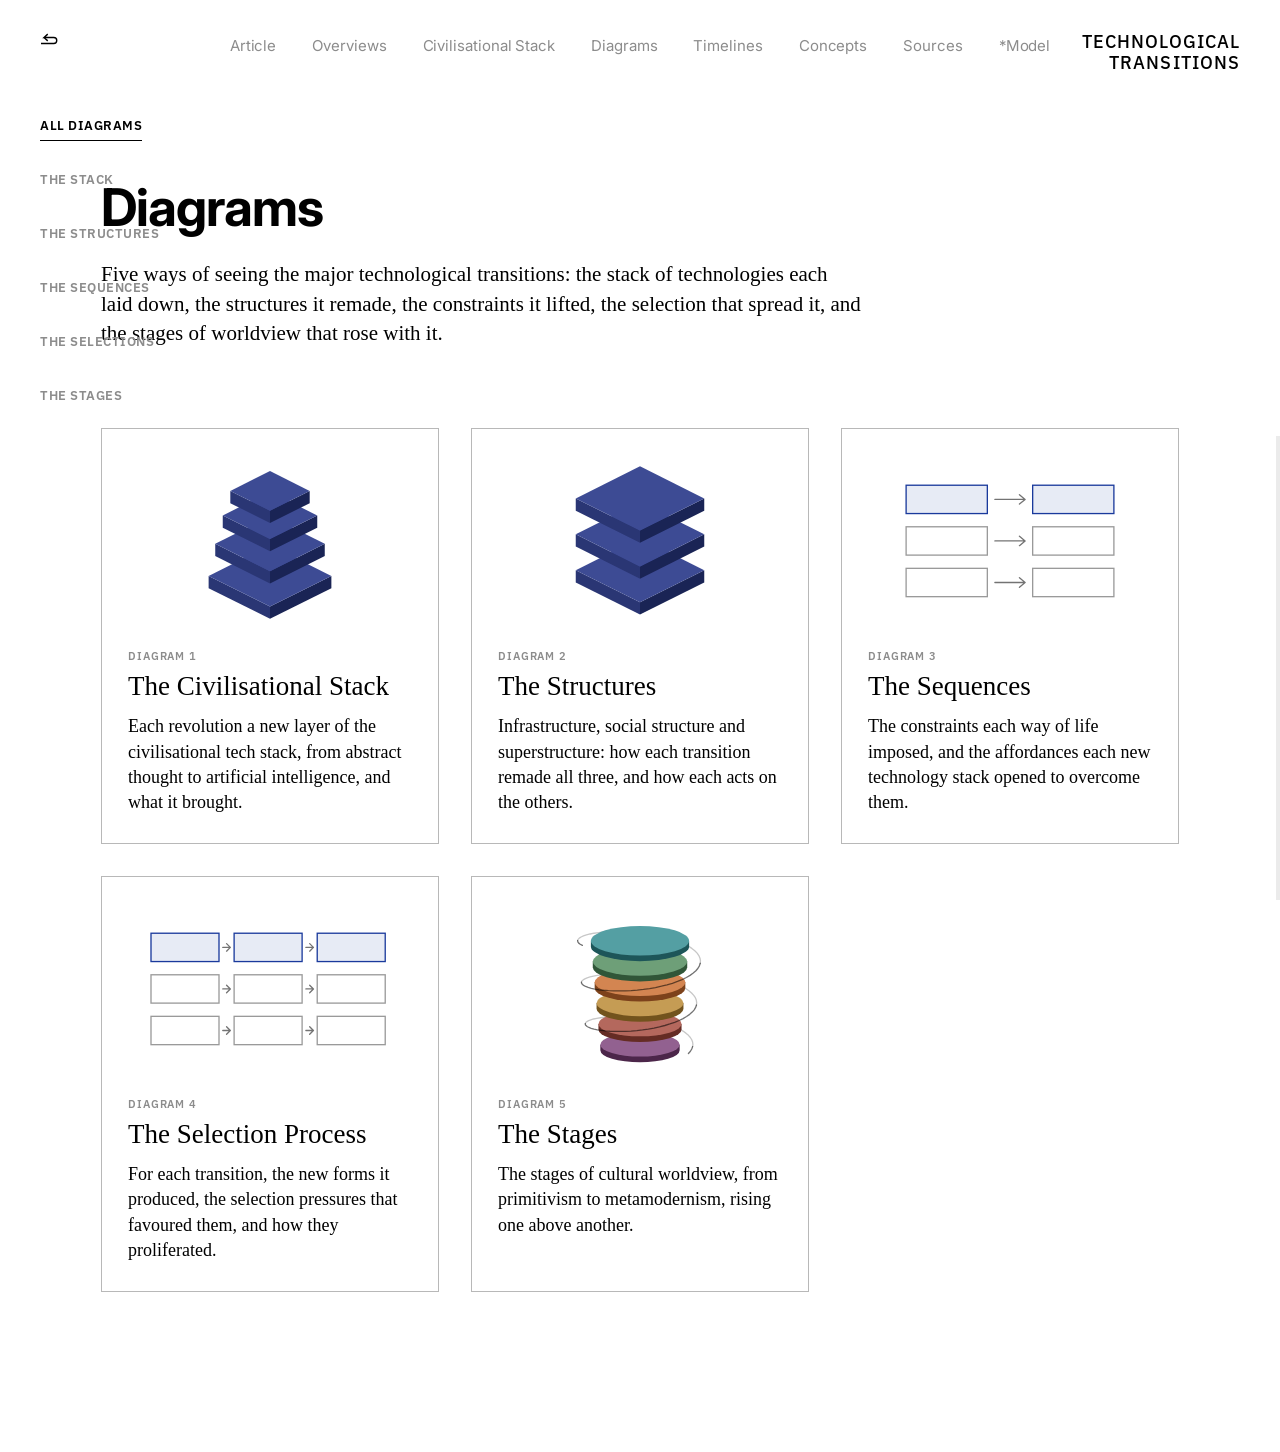
==== commit a0d6f68d: "Add a Civilisational Stack page, a copy of the Stack from Diagrams, left of Diagrams in the menus Co" ====
--- a/diagram/index.html
+++ b/diagram/index.html
@@ -49,7 +49,7 @@
   <link rel="preconnect" href="https://fonts.googleapis.com">
   <link rel="preconnect" href="https://fonts.gstatic.com" crossorigin>
   <link href="https://fonts.googleapis.com/css2?family=IBM+Plex+Sans:ital,wght@0,400;0,500;0,600;0,700;1,400&family=Inter:wght@400;500;600;700&display=swap" rel="stylesheet">
-  <link href="../assets/site.css?v=0ab87924" rel="stylesheet">
+  <link href="../assets/site.css?v=cd28fcc5" rel="stylesheet">
   <style>
     /* the band from the top of the window to just below the intro */
     .diagram-top {
@@ -2536,11 +2536,12 @@
       <ol>
         <li><a href="../">Article</a></li>
         <li><a href="../overviews/">Overviews</a></li>
+        <li><a href="../stack/">Civilisational Stack</a></li>
         <li><a href="../diagram/">Diagrams</a></li>
         <li><a href="../timeline/">Timelines</a></li>
         <li><a href="../lexicon/">Concepts</a></li>
         <li><a href="../sources/">Sources</a></li>
-        <li><a href="../model/">Model</a></li>
+        <li><a href="../model/">*Model</a></li>
       </ol>
     </nav>
     </div>
@@ -3660,6 +3661,6 @@
   <a class="site-title" href="../">Technological<br>Transitions</a>
 
   <script src="../assets/site.js?v=689f9cb8" data-base="../"></script>
-  <script src="../assets/tools.js?v=5afe0f29" data-hide-until=".diagram-top"></script>
+  <script src="../assets/tools.js?v=188891b2" data-hide-until=".diagram-top"></script>
 </body>
 </html>
--- a/assets/site.css
+++ b/assets/site.css
@@ -743,3 +743,12 @@
 html.hide-scrollbar::-webkit-scrollbar {
   display: none;
 }
+
+/* ET Bembo has no bold italic, and browsers fake one (iOS Safari crudely):
+   italics in bold, in a link or in a bold title keep the true italic, and
+   take on weight from a hairline stroke */
+:is(strong, b, a, h1, h2, h3, h4, .article-subtitle) :is(em, i),
+:is(em, i) :is(strong, b) {
+  font-synthesis: none;
+  -webkit-text-stroke: 0.35px currentColor;
+}
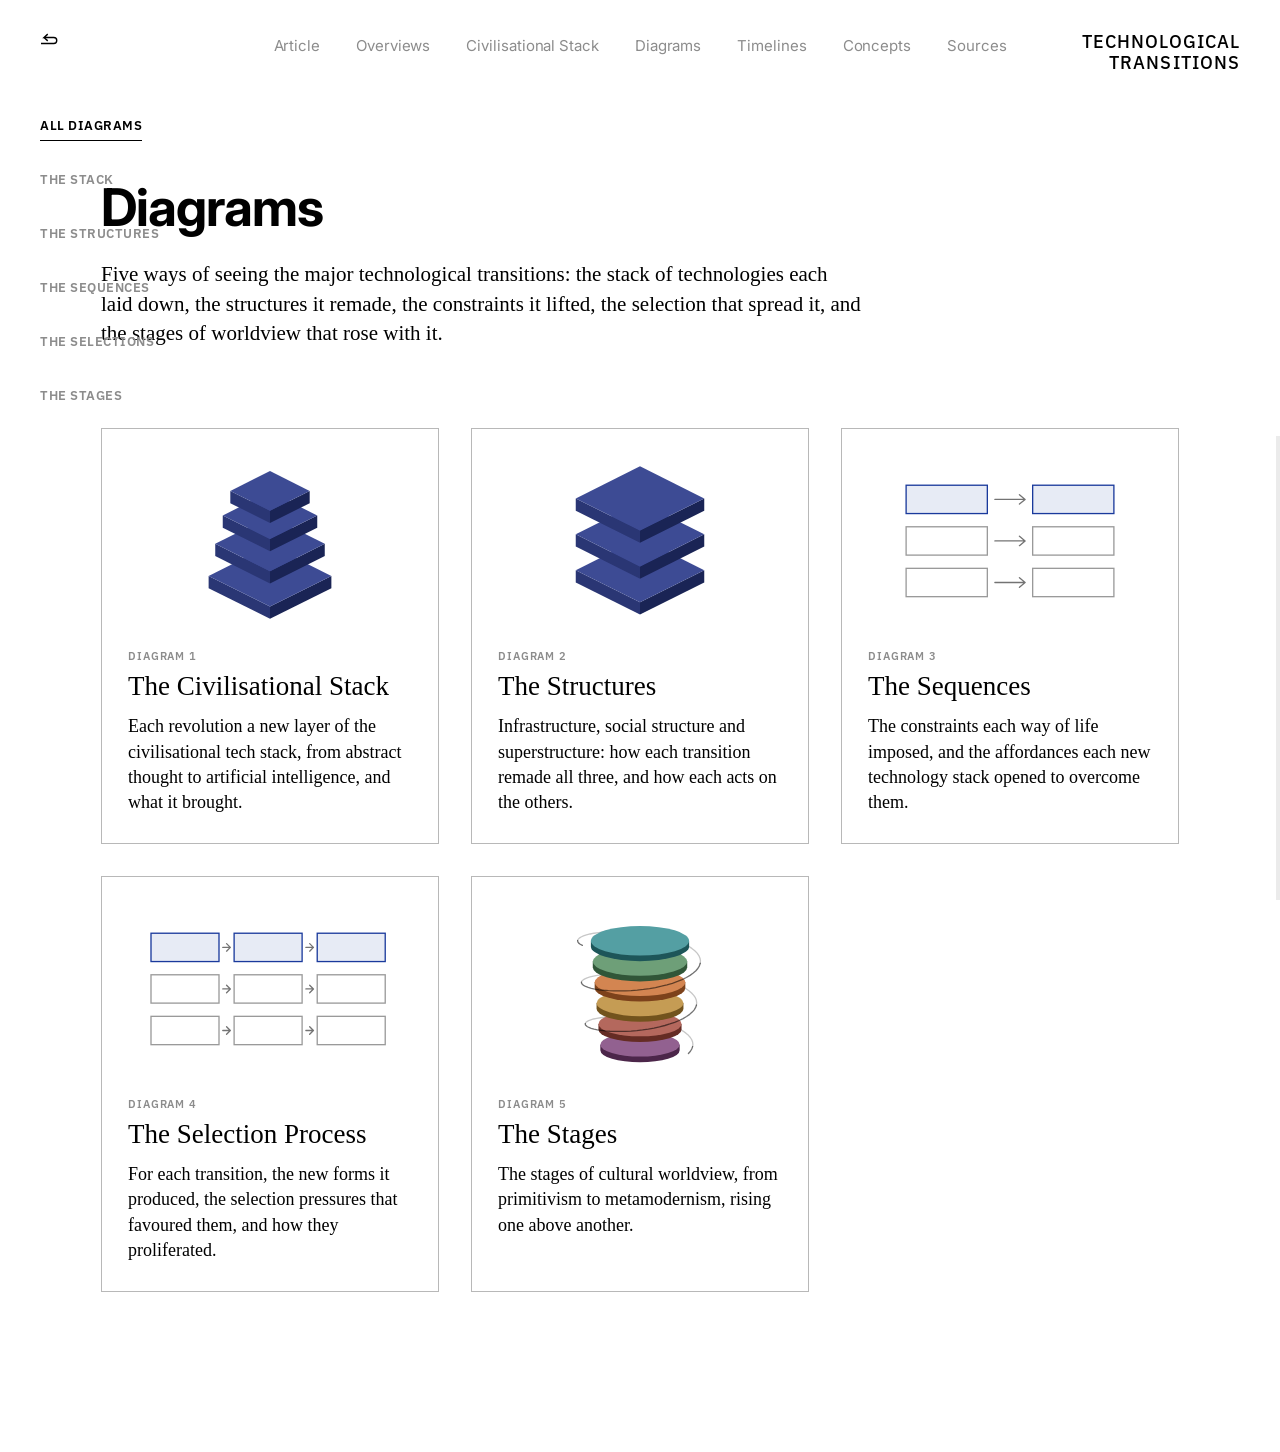
==== commit 99a7ef19: "Remove the Model page and its links from the menus and footers Co-Authored-By: Claude Opus 5.5 <nore" ====
--- a/diagram/index.html
+++ b/diagram/index.html
@@ -2541,7 +2541,6 @@
         <li><a href="../timeline/">Timelines</a></li>
         <li><a href="../lexicon/">Concepts</a></li>
         <li><a href="../sources/">Sources</a></li>
-        <li><a href="../model/">*Model</a></li>
       </ol>
     </nav>
     </div>
@@ -3661,6 +3660,6 @@
   <a class="site-title" href="../">Technological<br>Transitions</a>
 
   <script src="../assets/site.js?v=689f9cb8" data-base="../"></script>
-  <script src="../assets/tools.js?v=188891b2" data-hide-until=".diagram-top"></script>
+  <script src="../assets/tools.js?v=91aacf4b" data-hide-until=".diagram-top"></script>
 </body>
 </html>
